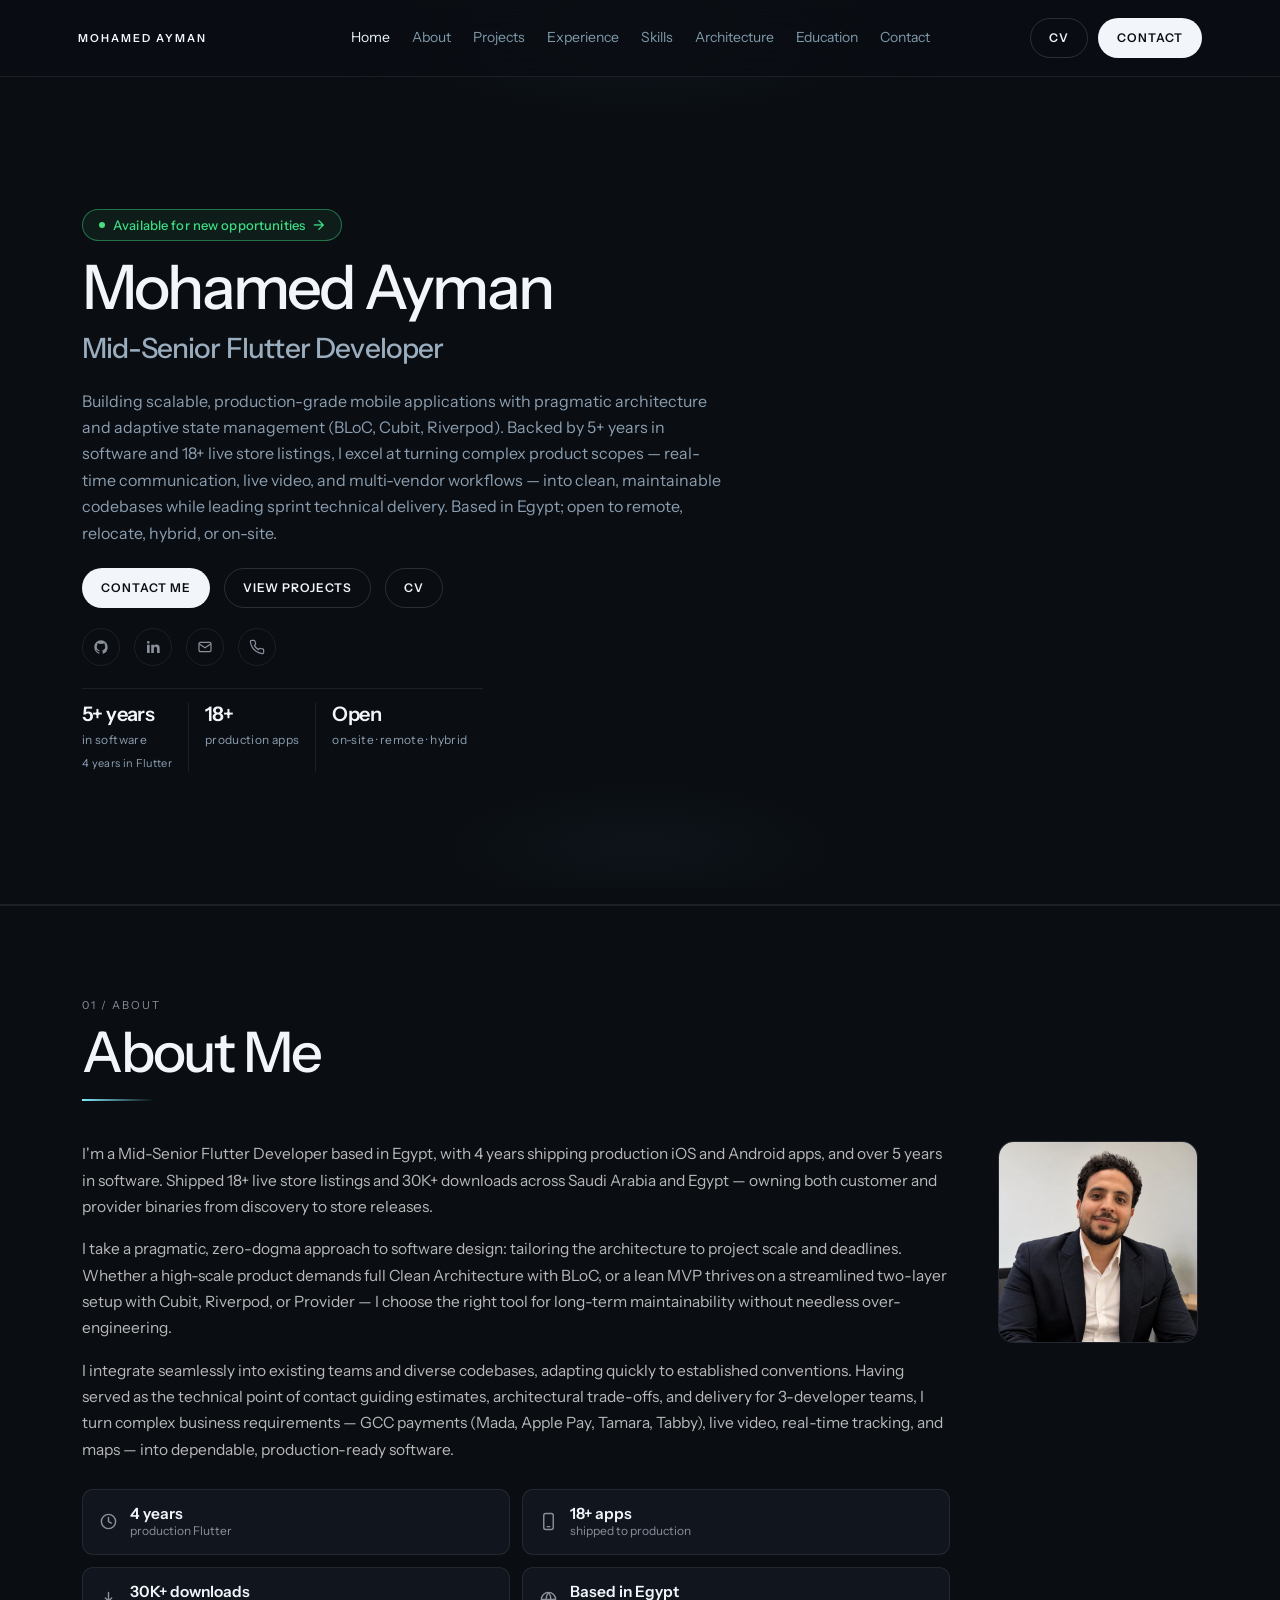
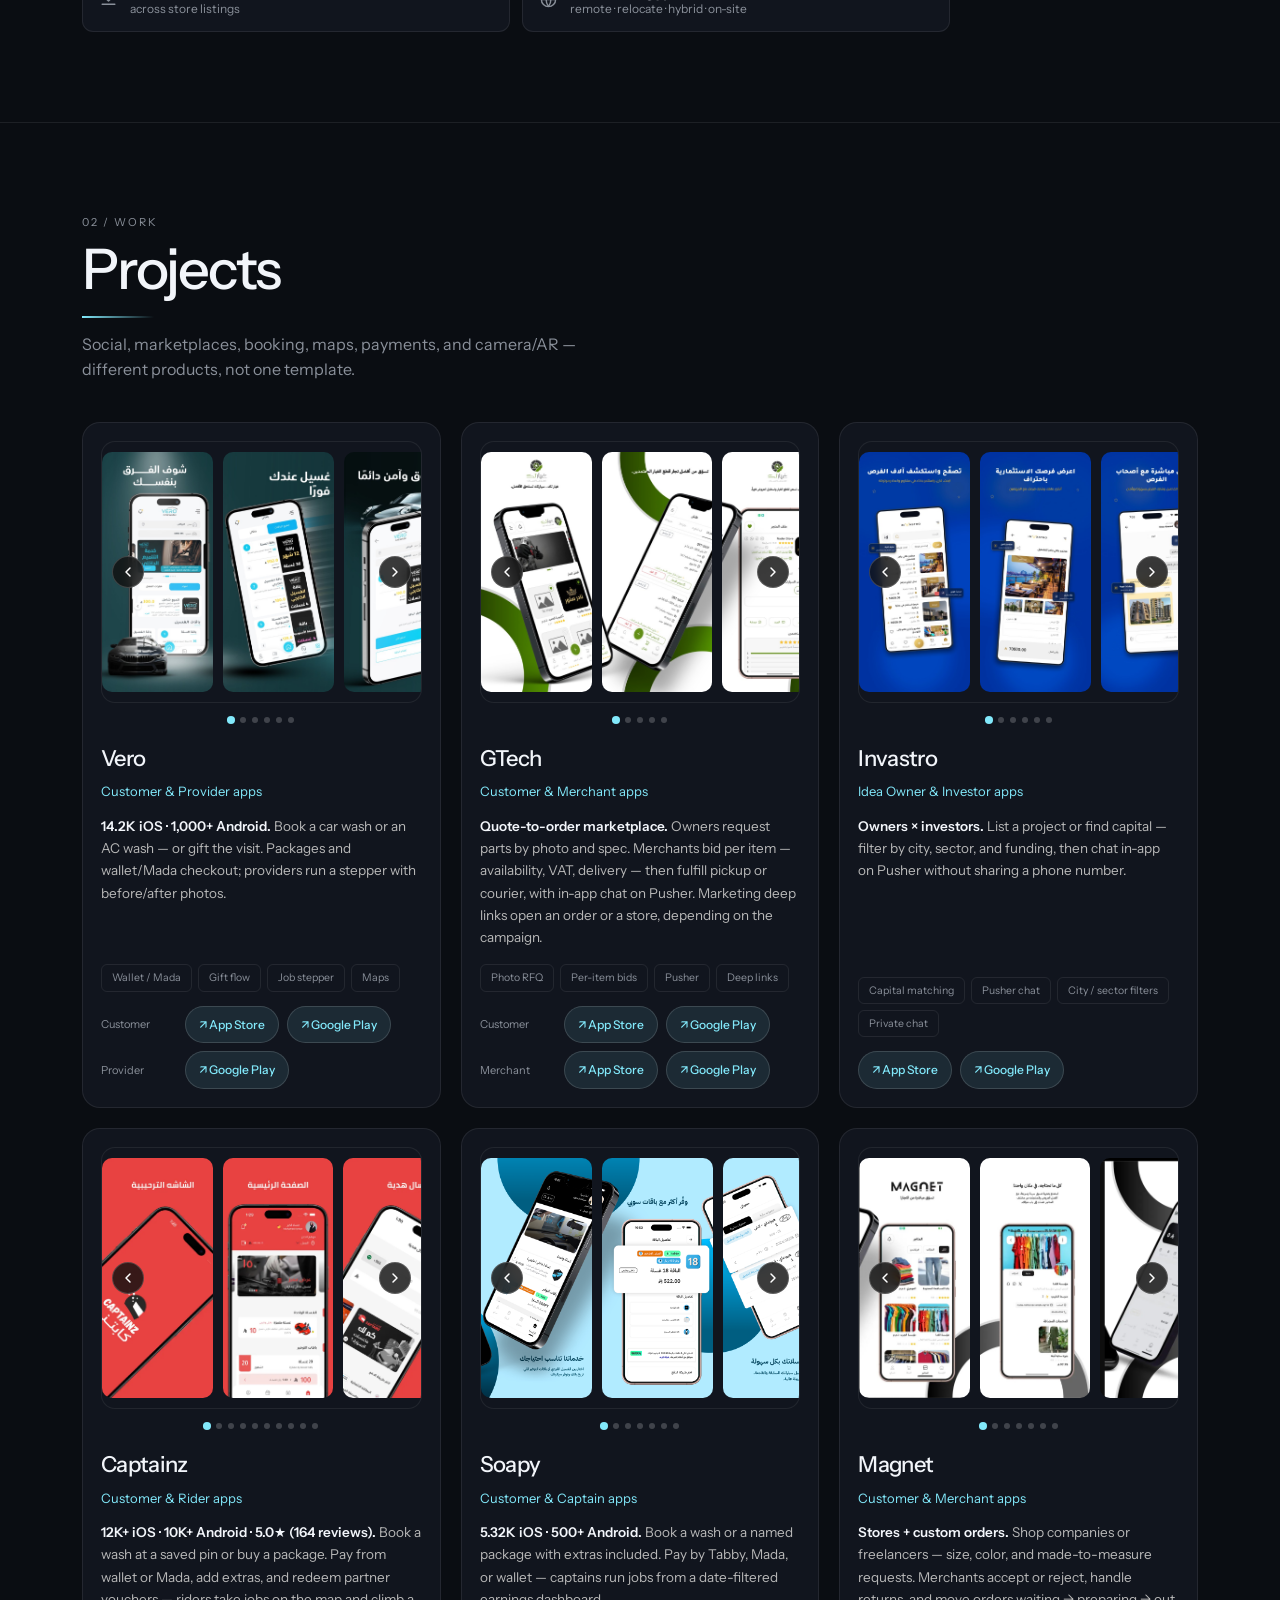
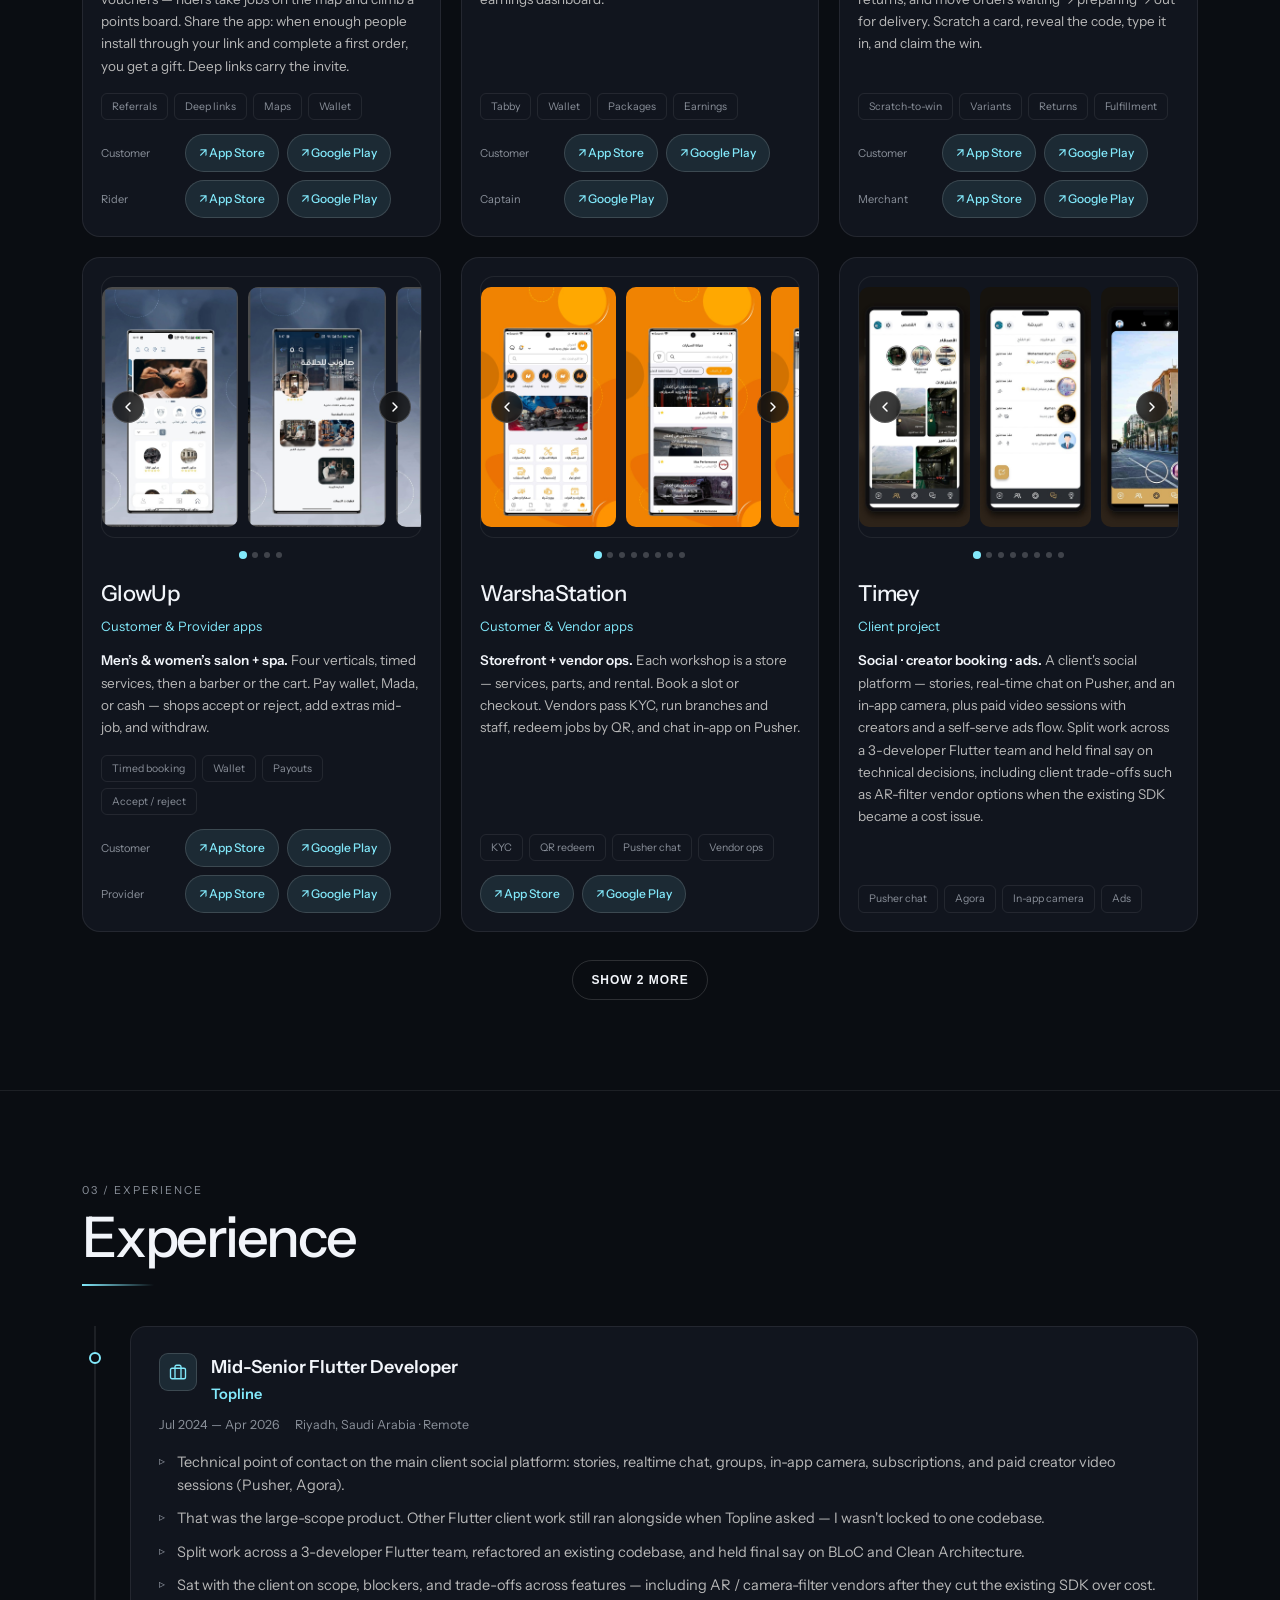
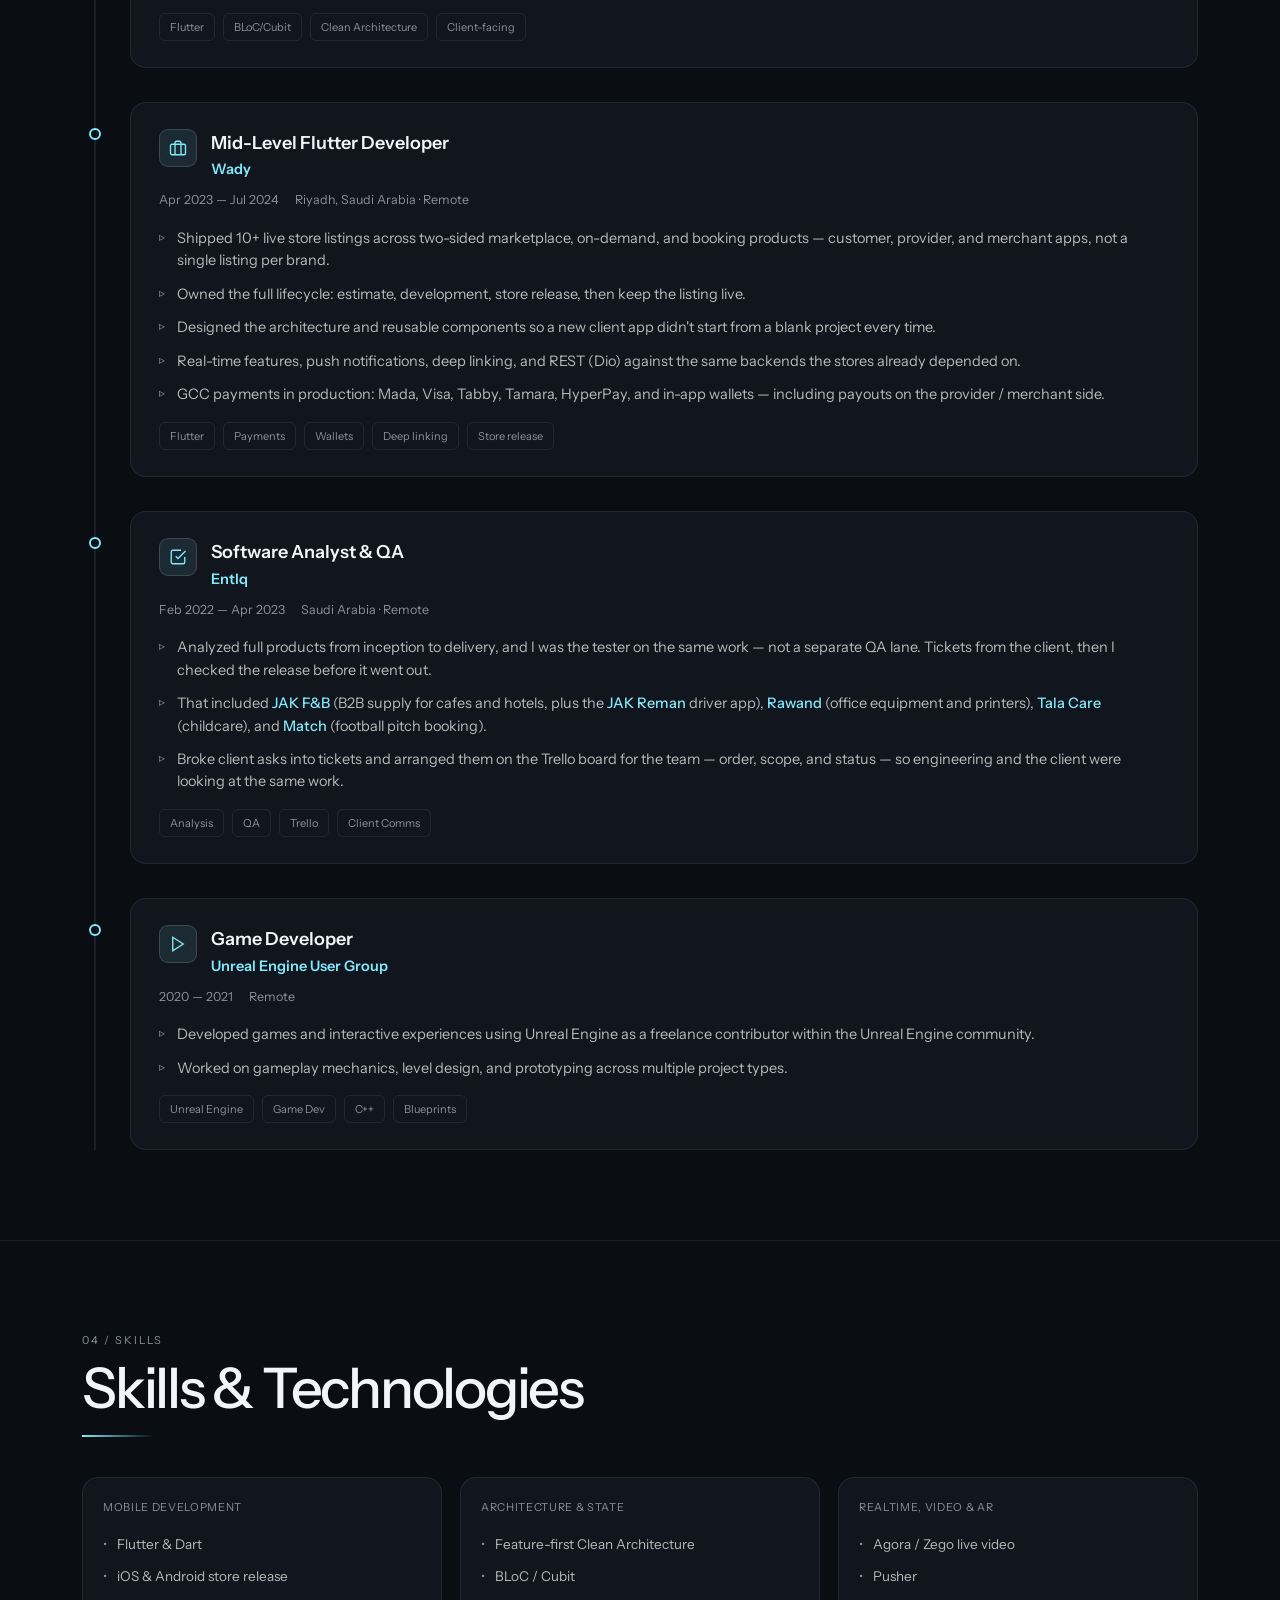
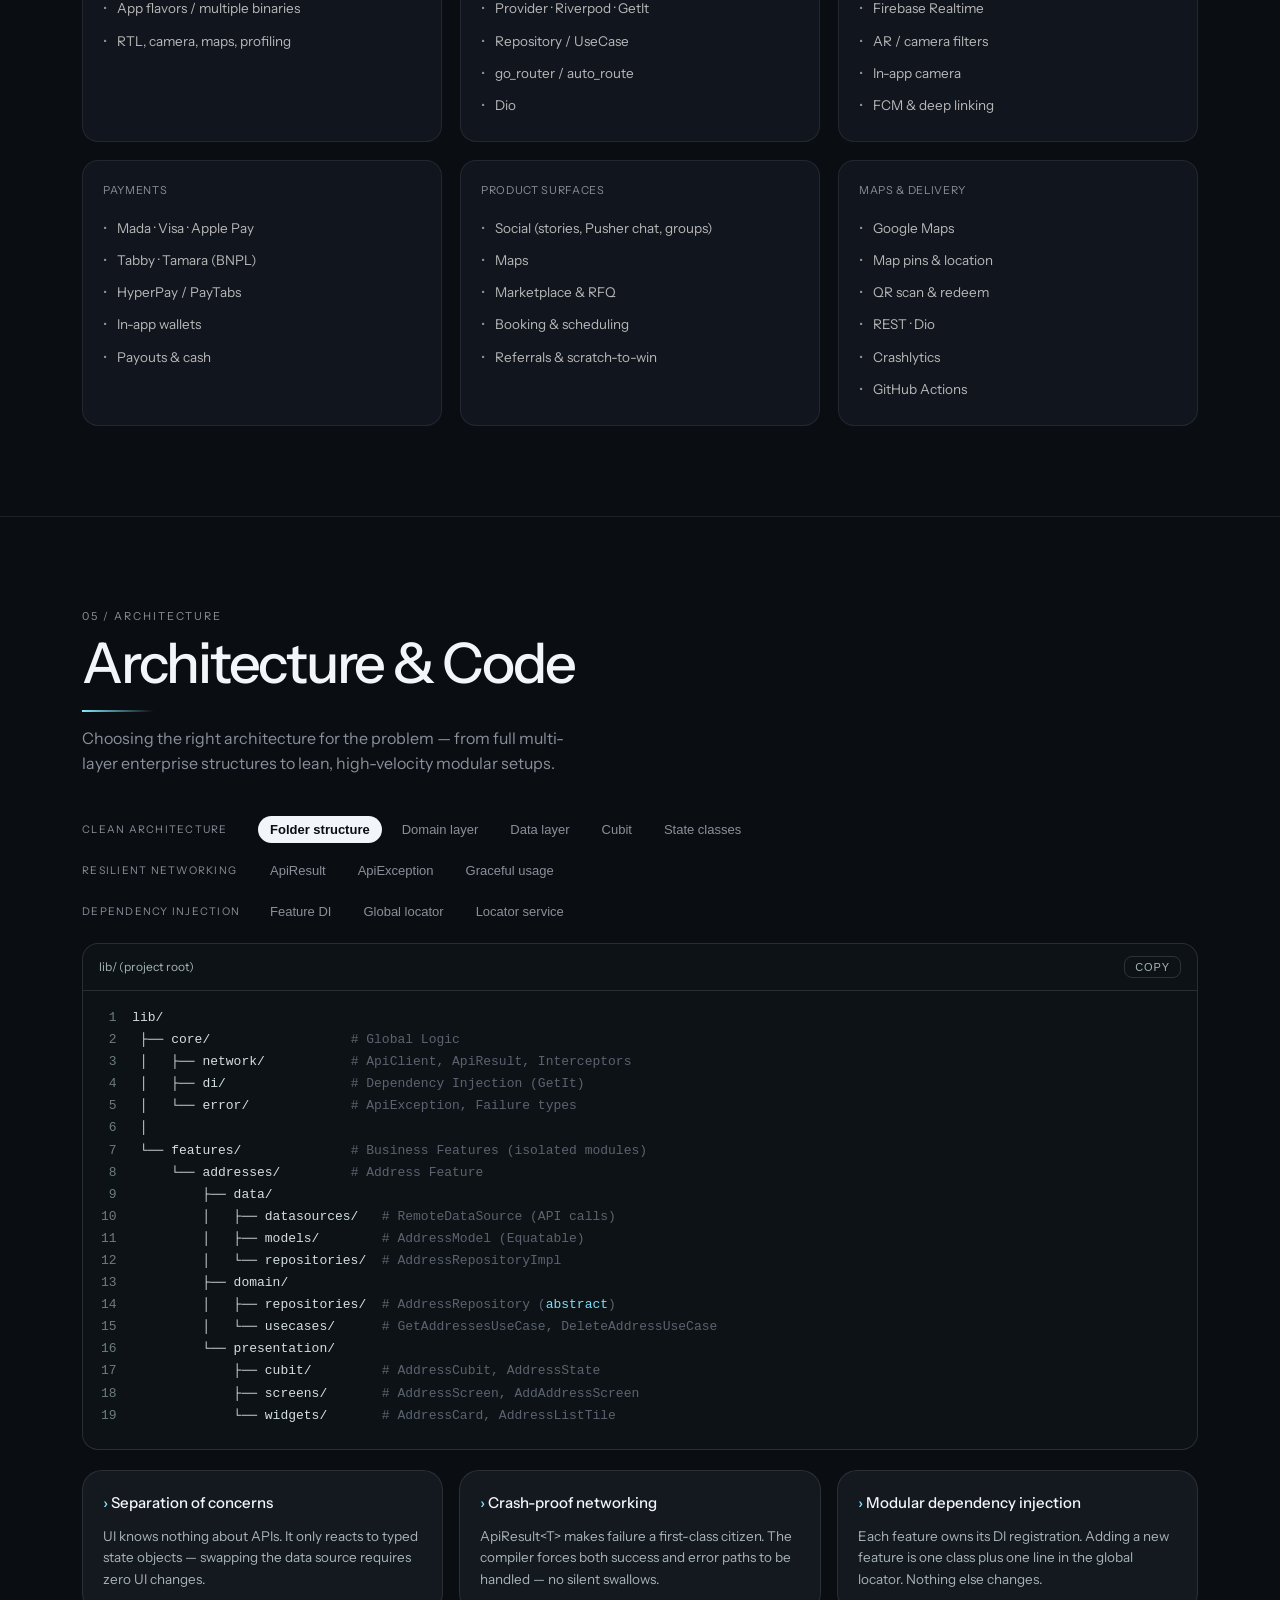
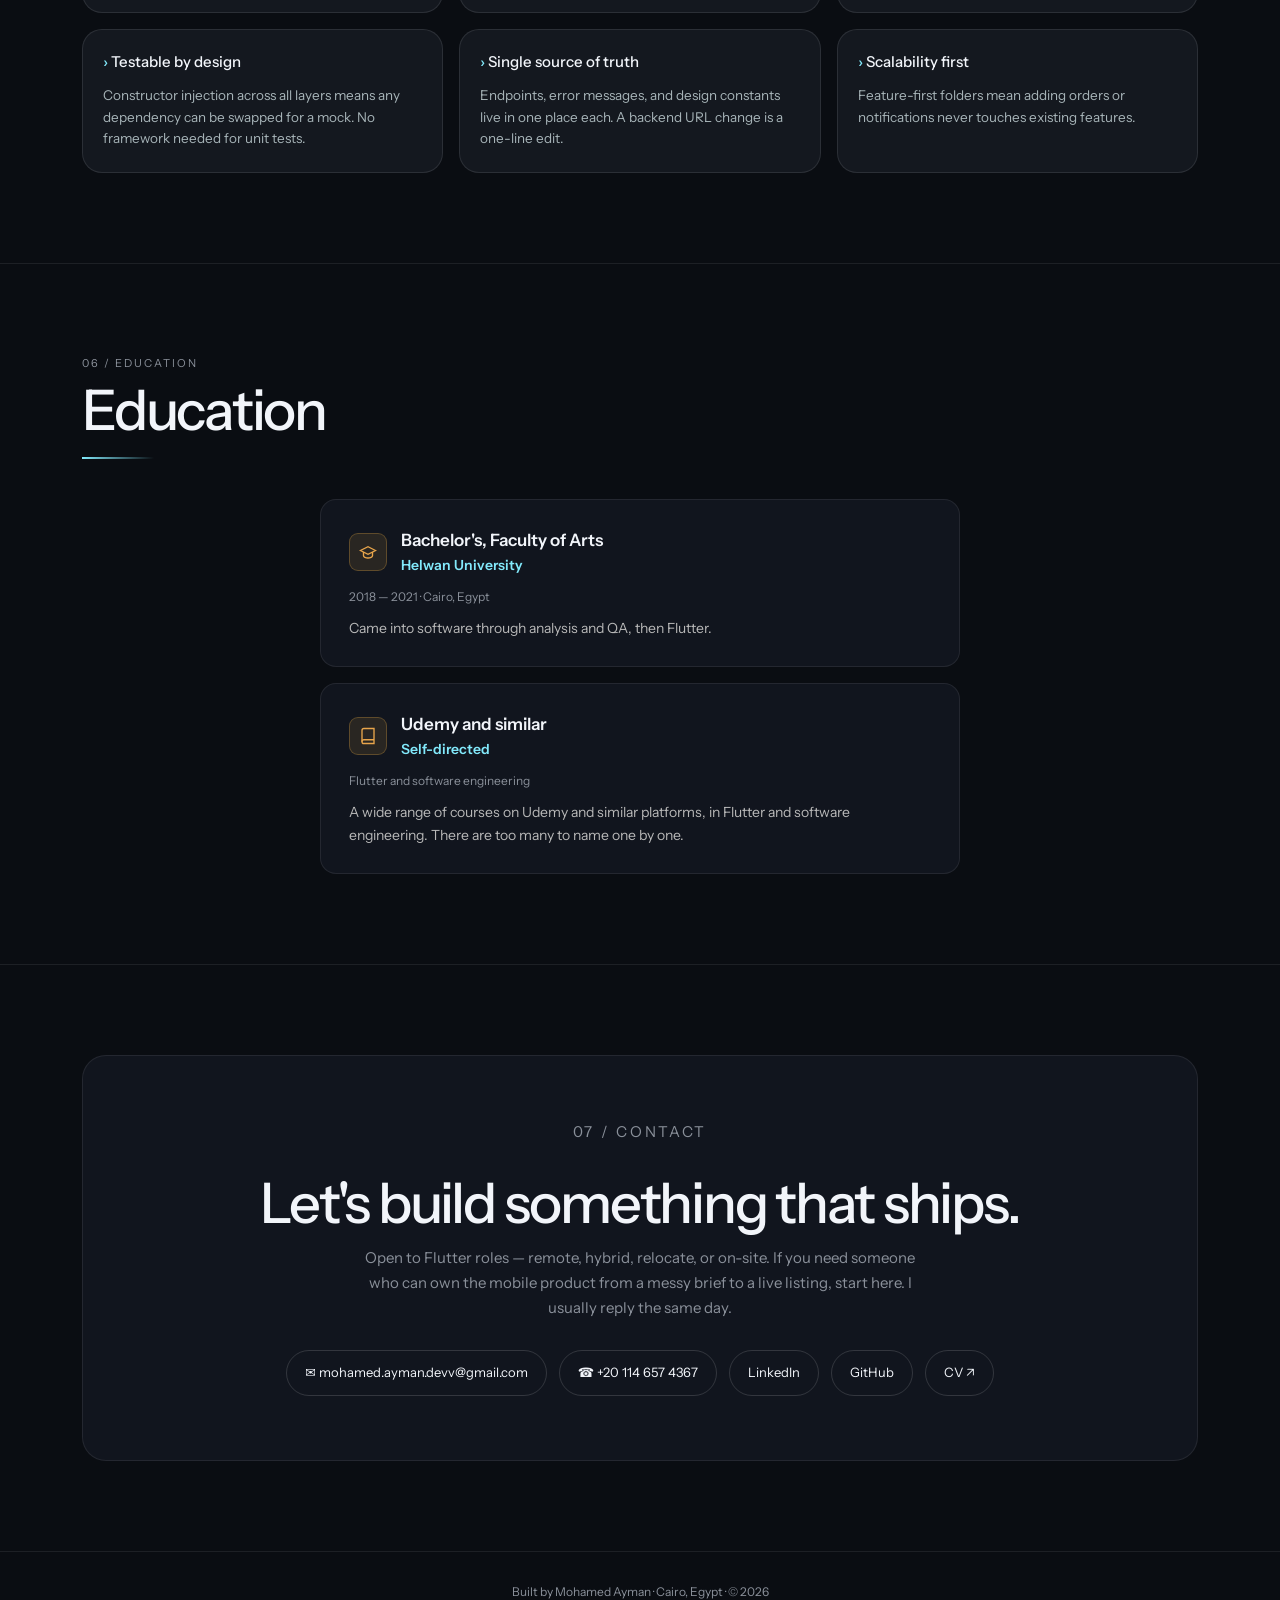
==== index.html @ 9387377c "Highlight pragmatic architecture and adaptive state management across hero, about, and architecture " ====
<!DOCTYPE html>
<html lang="en">
<head>
<meta charset="UTF-8">
<meta name="viewport" content="width=device-width, initial-scale=1.0">
<title>Mohamed Ayman — Mid-Senior Flutter Developer</title>

<!-- SEO -->
<meta name="description" content="Mohamed Ayman — Mid-Senior Flutter Developer in Egypt. 4 years Flutter, over 5 years in software, 18+ production apps for the Saudi market and also Egypt — social, marketplaces, booking, maps, payments, and camera/AR. Clean Architecture and BLoC, from estimate to store release.">
<meta name="author" content="Mohamed Ayman">
<meta name="robots" content="index, follow">
<meta name="theme-color" content="#0A0D12">
<link rel="canonical" href="https://mohamed-ayman-dev.github.io/">

<!-- Open Graph / social sharing -->
<meta property="og:type" content="website">
<meta property="og:locale" content="en_US">
<meta property="og:site_name" content="Mohamed Ayman">
<meta property="og:title" content="Mohamed Ayman — Mid-Senior Flutter Developer">
<meta property="og:description" content="Mid-Senior Flutter Developer in Egypt. 4 years Flutter, over 5 years in software, 18+ production apps — primarily Saudi market, also Egypt. Social, marketplaces, booking, maps, payments, camera/AR. Open to remote, relocate, hybrid, or on-site.">
<meta property="og:url" content="https://mohamed-ayman-dev.github.io/">
<meta property="og:image" content="https://mohamed-ayman-dev.github.io/assets/og-cover-v3.png">
<meta property="og:image:width" content="1200">
<meta property="og:image:height" content="630">
<meta property="og:image:alt" content="Mohamed Ayman — Mid-Senior Flutter Developer">
<meta name="twitter:card" content="summary_large_image">
<meta name="twitter:title" content="Mohamed Ayman — Mid-Senior Flutter Developer">
<meta name="twitter:description" content="Mid-Senior Flutter Developer in Egypt. 4 years Flutter, over 5 years in software, 18+ production apps — primarily Saudi market, also Egypt. Social, marketplaces, booking, payments, camera/AR.">
<meta name="twitter:image" content="https://mohamed-ayman-dev.github.io/assets/og-cover-v3.png">
<meta name="twitter:image:alt" content="Mohamed Ayman — Mid-Senior Flutter Developer">

<!-- Favicon -->
<link rel="icon" href="data:image/svg+xml,%3Csvg xmlns='http://www.w3.org/2000/svg' viewBox='0 0 100 100'%3E%3Crect width='100' height='100' rx='20' fill='%230A0D12'/%3E%3Ctext x='50' y='68' font-size='52' text-anchor='middle' fill='%23F2F5FA' font-family='sans-serif' font-weight='bold'%3EM%3C/text%3E%3C/svg%3E">
<link rel="apple-touch-icon" href="https://mohamed-ayman-dev.github.io/assets/apple-touch-icon.png">

<!-- Structured data -->
<script type="application/ld+json">
{
  "@context": "https://schema.org",
  "@graph": [
    {
      "@type": "WebSite",
      "@id": "https://mohamed-ayman-dev.github.io/#website",
      "url": "https://mohamed-ayman-dev.github.io/",
      "name": "Mohamed Ayman",
      "inLanguage": "en",
      "publisher": { "@id": "https://mohamed-ayman-dev.github.io/#person" }
    },
    {
      "@type": "Person",
      "@id": "https://mohamed-ayman-dev.github.io/#person",
      "name": "Mohamed Ayman",
      "jobTitle": "Mid-Senior Flutter Developer",
      "email": "mohamed.ayman.devv@gmail.com",
      "telephone": "+201146574367",
      "url": "https://mohamed-ayman-dev.github.io/",
      "image": "https://mohamed-ayman-dev.github.io/assets/og-cover-v3.png",
      "address": { "@type": "PostalAddress", "addressLocality": "Cairo", "addressCountry": "EG" },
      "alumniOf": { "@type": "CollegeOrUniversity", "name": "Helwan University" },
      "worksFor": { "@type": "Organization", "name": "Topline", "url": "https://topline.com.sa/" },
      "sameAs": [
        "https://github.com/Mohamed-Ayman-Dev",
        "https://www.linkedin.com/in/mohamed-ayman-devv"
      ],
      "description": "Mid-Senior Flutter Developer based in Egypt. 4 years Flutter, over 5 years in software, 18+ production apps primarily for the Saudi market, and also the Egyptian market — from estimate to store release.",
      "knowsAbout": ["Flutter", "Dart", "Clean Architecture", "BLoC", "Cubit", "Provider", "Riverpod", "Dio", "go_router", "Crashlytics", "Payments", "Agora", "Google Maps", "Apple Pay"]
    }
  ]
}
</script>

<link rel="preconnect" href="https://fonts.googleapis.com">
<link rel="preconnect" href="https://fonts.gstatic.com" crossorigin>
<link href="https://fonts.googleapis.com/css2?family=Instrument+Sans:ital,wght@0,400;0,500;0,600;1,400&display=swap" rel="stylesheet">
<style>
  :root{
    --bg:#0A0D12;
    --bg2:#0A0D12;
    --panel:#11151E;
    --panel-hover:#171B27;
    --border:rgba(255,255,255,0.08);
    --border-strong:rgba(255,255,255,0.14);
    --accent:#82E9FB;
    --accent-dim:rgba(130,233,251,0.10);
    --gold:#E8A54B;
    --pink:#E0678F;
    --text:#F2F5FA;
    --muted:#8A909A;
    --radius:16px;
  }
  *{box-sizing:border-box;}
  html{scroll-behavior:smooth; background:var(--bg);}
  body{
    margin:0;
    background:var(--bg);
    color:var(--text);
    font-family:"Instrument Sans",system-ui,sans-serif;
    line-height:1.65;
  }
  .display{font-family:"Instrument Sans",system-ui,sans-serif;}
  .mono{font-family:"Instrument Sans",system-ui,sans-serif;}
  a{color:inherit; text-decoration:none;}
  ::selection{background:var(--accent); color:#111;}
  .wrap{max-width:1180px; margin:0 auto; padding:0 32px; position:relative; z-index:1;}
  main, footer{position:relative; z-index:1;}
  main#top{max-width:none; padding:0; width:100%;}

  main > section:nth-of-type(odd){ background:var(--bg); }
  main > section:nth-of-type(even){ background:var(--bg2); }
  .hero{
    position:relative;
    overflow:hidden;
    border-bottom:1px solid var(--border);
  }

  /* NAV */
  header.nav{
    position:sticky; top:0; z-index:60;
    background:rgba(10,13,18,0.72);
    -webkit-backdrop-filter:blur(16px) saturate(1.2);
    backdrop-filter:blur(16px) saturate(1.2);
    border-bottom:1px solid rgba(255,255,255,0.08);
  }
  .nav-inner{
    position:relative; z-index:1;
    max-width:1180px; margin:0 auto; padding:18px 28px;
    display:grid; grid-template-columns:1fr auto 1fr; align-items:center; gap:16px;
  }
  .logo{
    justify-self:start;
    font-size:11px; font-weight:600; color:var(--text);
    letter-spacing:0.18em; text-transform:uppercase; flex-shrink:0;
  }
  .logo .accent{color:inherit;}
  .nav-links{
    display:flex; gap:22px; list-style:none; margin:0; padding:0; font-size:14px;
    justify-self:center; justify-content:center;
  }
  .nav-links a{
    color:#7F9AAA;
    transition:color .25s ease;
  }
  .nav-links a:hover{color:#E7F4F8;}
  .nav-links a.active{color:#E7F4F8;}
  .mobile-menu a.active{color:#fff; background:var(--accent-dim);}
  .nav-actions{display:flex; align-items:center; gap:10px; flex-shrink:0; justify-self:end;}
  .nav-hire,.nav-cv{min-height:36px; padding:0 16px; font-size:12px;}
  .nav-toggle{
    display:none; background:none; border:1px solid var(--border); border-radius:10px; padding:8px 10px;
    color:var(--text); cursor:pointer; line-height:0;
  }
  .nav-toggle svg{width:20px; height:20px;}
  .mobile-menu{
    display:none; flex-direction:column; gap:2px; list-style:none; margin:0; padding:10px 24px 18px;
    position:relative; z-index:1;
    background:rgba(10,13,18,0.92); border-bottom:none;
  }
  .mobile-menu a{display:block; padding:11px 8px; font-size:15px; color:var(--muted); border-radius:8px;}
  .mobile-menu a:hover{color:var(--text); background:var(--accent-dim);}
  .mobile-menu.open{display:flex;}

  /* HERO */
  .hero{
    min-height:calc(100vh - 72px);
    min-height:calc(100svh - 72px);
    display:flex; align-items:center;
    padding:56px 0;
  }
  body::before,
  body::after{
    content:""; position:fixed; left:50%; transform:translateX(-50%);
    z-index:40; pointer-events:none;
  }
  body::before{
    top:-20px; width:58%; height:180px;
    background:radial-gradient(ellipse at 50% 30%, rgba(130,233,251,0.038), transparent 64%);
  }
  body::after{
    bottom:12px; width:52%; height:150px;
    background:radial-gradient(ellipse at 50% 72%, rgba(130,233,251,0.03), transparent 64%);
  }
  .hero .wrap{z-index:1; width:100%;}
  .hero-top{
    display:flex; flex-direction:column; align-items:flex-start; gap:22px;
    max-width:720px;
  }
  .hero-copy{width:100%; min-width:0;}
  .pill{
    display:inline-flex; align-items:center; gap:8px; font-size:11px; letter-spacing:0.14em;
    font-weight:600; letter-spacing:0.12em; text-transform:uppercase;
    color:var(--muted); background:transparent; border:1px solid var(--border-strong);
    padding:7px 16px; border-radius:999px; margin-bottom:16px;
  }
  .pill-dot{width:6px; height:6px; border-radius:50%; background:#4ADE80; animation:pulse 2.8s ease-in-out infinite;}
  @keyframes pulse{0%,100%{opacity:1;} 50%{opacity:.45;}}
  .hero h1{
    font-size:clamp(40px,4.8vw,64px); font-weight:500; color:var(--text); margin:0 0 8px; line-height:0.98;
    letter-spacing:-0.045em;
  }
  .hero h1 .accent{color:inherit;}
  .hero .pill{
    color:#3DDC84; border-color:rgba(61,220,132,0.45); background:rgba(61,220,132,0.08);
    font-size:13px; font-weight:500; letter-spacing:0.01em; text-transform:none;
    font-family:inherit; cursor:pointer;
  }
  .pill-arrow{font-size:14px; line-height:1;}
  .avail{position:relative; display:inline-block; margin-bottom:16px;}
  .avail .pill{margin-bottom:0;}
  .avail-pop{
    position:absolute; top:calc(100% + 12px); left:0; z-index:20;
    width:min(340px, calc(100vw - 48px));
    background:#10161E; border:1px solid rgba(255,255,255,0.08); border-radius:16px;
    padding:18px 18px 16px; text-align:left;
    box-shadow:0 18px 50px rgba(0,0,0,0.45);
  }
  .avail-pop[hidden]{display:none;}
  .avail-pop:not([hidden]){animation:avail-in .22s cubic-bezier(.2,.7,.2,1) both;}
  .avail-pop.is-out{animation:avail-out .16s ease-in both;}
  @keyframes avail-in{
    from{opacity:0; translate:0 -8px; scale:.98;}
    to{opacity:1; translate:0 0; scale:1;}
  }
  @keyframes avail-out{
    from{opacity:1; translate:0 0; scale:1;}
    to{opacity:0; translate:0 -6px; scale:.98;}
  }
  .avail-x{
    position:absolute; top:10px; right:10px; width:28px; height:28px;
    border:none; background:transparent; color:#8A909A; cursor:pointer; font-size:18px; line-height:1;
  }
  .avail-x:hover{color:#F2F5FA;}
  .avail-kicker{
    display:flex; align-items:center; gap:8px; margin:0 0 12px;
    font-size:11px; font-weight:600; letter-spacing:0.14em; text-transform:uppercase; color:#3DDC84;
  }
  .avail-title{margin:0 0 8px; color:#F2F5FA; font-size:16px; font-weight:600; line-height:1.35; letter-spacing:-0.02em;}
  .avail-copy{margin:0 0 16px; color:#8B9EB0; font-size:13.5px; line-height:1.55;}
  .avail-wa{
    display:flex; align-items:center; justify-content:center; gap:8px;
    width:100%; min-height:44px; border-radius:999px; background:#00C853; color:#fff;
    font-size:14px; font-weight:600; letter-spacing:0;
  }
  .avail-wa:hover{background:#00B84A;}
  .avail-wa svg{width:18px; height:18px; fill:currentColor;}
  .avail-mail{
    display:flex; align-items:center; justify-content:center; gap:8px;
    width:100%; min-height:40px; margin-top:10px; border-radius:999px;
    border:1px solid rgba(255,255,255,0.12); color:#C5CED6; font-size:13px;
  }
  .avail-mail:hover{border-color:rgba(255,255,255,0.28); color:#F2F5FA;}
  .avail-mail svg{width:15px; height:15px;}
  .hero h2{
    font-size:clamp(20px,2.4vw,28px); font-weight:500; color:#9AADBE; margin:0 0 16px; letter-spacing:-0.03em;
  }
  .hero p{max-width:640px; margin:0 0 22px; color:#8B9EB0; font-size:16px; line-height:1.65;}
  .cta-row{display:flex; gap:14px; justify-content:flex-start; flex-wrap:wrap; margin-bottom:20px;}
  .btn{
    display:inline-flex; align-items:center; justify-content:center; gap:8px; min-height:40px; padding:0 18px; border-radius:999px;
    font-size:12px; font-weight:600; letter-spacing:0.08em; text-transform:uppercase;
    cursor:pointer; border:1px solid transparent; transition:background .15s, border-color .15s, color .15s;
  }
  .btn:active{transform:scale(0.98);}
  .btn-primary{background:var(--text); color:var(--bg);}
  .btn-primary:hover{background:#fff;}
  .btn-ghost{background:transparent; border-color:var(--border-strong); color:var(--text);}
  .btn-ghost:hover{background:rgba(255,255,255,0.05);}
  .btn-text{color:var(--muted); font-size:14.5px; display:inline-flex; align-items:center; gap:6px; padding:13px 6px;}
  .btn-text:hover{color:var(--accent);}
  .social-row{display:flex; gap:14px; justify-content:flex-start; margin-bottom:0;}
  .hero-stats{
    display:flex; width:auto; max-width:100%; margin:0; padding-top:14px;
    border-top:1px solid var(--border);
    position:relative; z-index:1;
  }
  .hero-stat{flex:none; padding:0 16px 0 0; text-align:left;}
  .hero-stat + .hero-stat{padding-left:16px; border-left:1px solid var(--border);}
  .hero-stat b{
    display:block; font-family:"Instrument Sans",system-ui,sans-serif;
    font-size:clamp(16px,1.6vw,20px); font-weight:600; color:var(--text);
    letter-spacing:-0.03em; line-height:1.15; margin-bottom:4px;
    white-space:nowrap;
  }
  .hero-stat span{display:block; font-size:12px; color:#8B9EB0; letter-spacing:0.03em;}
  .hero-stat .fine{margin-top:4px; font-size:11px;}
  .social-icon{
    width:38px; height:38px; border-radius:50%; border:1px solid var(--border);
    display:flex; align-items:center; justify-content:center; color:var(--muted); transition:all .15s;
    cursor:pointer;
  }
  .social-icon:hover{border-color:var(--accent); color:var(--accent); transform:translateY(-2px);}
  .social-icon svg{width:16px; height:16px; pointer-events:none;}

  /* SECTION SHARED */
  section{padding:90px 0;}
  section{border-top:1px solid var(--border);}
  .hero{border-top:none;}
  .section-title{text-align:left; margin-bottom:40px;}
  .section-kicker{
    margin:0 0 10px; font-size:11px; font-weight:400; letter-spacing:0.18em;
    text-transform:uppercase; color:var(--muted);
  }
  .section-title h2{
    font-size:clamp(36px,4.5vw,56px); color:var(--text); font-weight:500;
    letter-spacing:-0.04em; line-height:1.02; margin:0;
  }
  .section-lead{color:var(--muted); font-size:16px; max-width:46ch; margin:14px 0 0; line-height:1.55;}
  .section-rule{
    width:72px; height:2px; margin:18px 0 0;
    background:linear-gradient(90deg,var(--accent),transparent);
    transform:scaleX(0); transform-origin:left center;
    transition:transform .6s cubic-bezier(.22,1,.36,1);
  }
  .section-title.reveal.in .section-rule{transform:scaleX(1);}
  .reveal{
    opacity:0; transform:translateY(20px);
    transition:opacity .55s cubic-bezier(.22,1,.36,1), transform .55s cubic-bezier(.22,1,.36,1);
  }
  .reveal.reveal-lg{transform:translateY(30px); transition-duration:.6s,.6s;}
  .reveal.from-left{transform:translateX(-20px); transition-duration:.6s,.6s; transition-delay:.2s;}
  .reveal.from-right{transform:translateX(20px); transition-duration:.6s,.6s; transition-delay:.3s;}
  .reveal.in{opacity:1; transform:none;}
  .hero .pill,
  .hero h1,
  .hero h2,
  .hero .hero-copy > p,
  .hero .cta-row,
  .hero .social-row,
  .hero-stats{
    animation:rise .55s cubic-bezier(.22,1,.36,1) both;
  }
  .hero .pill{animation-delay:.1s;}
  .hero h1{animation-delay:.2s;}
  .hero h2{animation-delay:.32s;}
  .hero .hero-copy > p{animation-delay:.42s;}
  .hero .cta-row{animation-delay:.5s;}
  .hero .social-row{animation-delay:.58s;}
  .hero-stats{animation-delay:.66s;}
  @keyframes rise{from{opacity:0; transform:translateY(20px);} to{opacity:1; transform:none;}}
  @keyframes slideIn{from{opacity:0; transform:translateX(-18px);} to{opacity:1; transform:none;}}
  @media (prefers-reduced-motion: reduce){
    .reveal,
    .hero .pill, .hero h1, .hero h2, .hero .hero-copy > p,
    .hero .cta-row, .hero .social-row, .hero-stats{
      animation:none; opacity:1; transform:none; transition:none;
    }
    .pill-dot{animation:none;}
    .section-rule{transition:none; transform:none;}
  }

  /* ABOUT */
  .about-grid{display:grid; grid-template-columns:1fr 200px; gap:48px; align-items:start;}
  .about-body p{color:#B8B8B8; font-size:15.5px; margin:0 0 16px; line-height:1.7;}
  .about-chips{display:grid; grid-template-columns:1fr 1fr; gap:12px; margin-top:26px;}
  .about-chip{
    display:flex; align-items:center; gap:12px; background:var(--panel); border:1px solid var(--border);
    border-radius:11px; padding:14px 16px; color:var(--text); transition:border-color .15s;
  }
  .about-chip:hover{border-color:var(--border-strong);}
  .about-chip svg{width:19px; height:19px; color:var(--muted); flex-shrink:0;}
  .about-chip strong{
    display:block; font-family:"Instrument Sans",system-ui,sans-serif; font-size:15.5px;
    font-weight:600; color:var(--text); line-height:1.25;
  }
  .about-chip span{display:block; font-size:12px; color:var(--muted); line-height:1.35;}
  .about-portrait{
    width:200px; border-radius:16px; overflow:hidden;
    border:1px solid var(--border); background:var(--panel); align-self:start;
  }
  .about-portrait img{
    display:block; width:200px; height:200px; object-fit:cover; object-position:center 18%;
  }
  /* EXPERIENCE - timeline */
  .timeline{position:relative; margin-left:12px; border-left:2px solid var(--border); padding-left:0;}
  .tl-item{position:relative; padding:0 0 34px 34px;}
  .tl-item:last-child{padding-bottom:0;}
  .tl-dot{position:absolute; left:-7px; top:26px; width:12px; height:12px; border-radius:50%; background:var(--bg); border:2.5px solid var(--accent);}
  .tl-item.current .tl-dot{background:var(--accent);}
  .tl-card{background:var(--panel); border:1px solid var(--border); border-radius:var(--radius); padding:26px 28px; transition:border-color .2s;}
  .tl-card:hover{border-color:rgba(130,233,251,0.45);}
  .tl-top{display:flex; align-items:flex-start; gap:14px; margin-bottom:6px;}
  .tl-icon{
    width:38px; height:38px; border-radius:9px; background:var(--accent-dim); border:1px solid var(--border-strong);
    display:flex; align-items:center; justify-content:center; flex-shrink:0; color:var(--accent);
  }
  .tl-icon svg{width:18px; height:18px;}
  .tl-role{font-family:"Instrument Sans",system-ui,sans-serif; font-size:18px; font-weight:600; color:var(--text);}
  .tl-company{color:var(--accent); font-weight:600; font-size:14.5px;}
  .tl-company a{color:inherit;}
  .tl-company a:hover{text-decoration:underline; text-underline-offset:3px;}
  .tl-badge{
    font-family:"Instrument Sans",system-ui,sans-serif; font-size:10.5px; color:var(--gold); background:rgba(217,164,65,0.12);
    border:1px solid rgba(217,164,65,0.3); padding:3px 9px; border-radius:999px; margin-left:8px;
  }
  .tl-meta{display:flex; gap:16px; font-size:12.5px; color:var(--muted); margin:8px 0 16px; font-family:"Instrument Sans",system-ui,sans-serif; flex-wrap:wrap;}
  .tl-meta span{display:inline-flex; align-items:center; gap:5px;}
  .tl-list{list-style:none; margin:0 0 16px; padding:0;}
  .tl-list li{position:relative; padding-left:18px; font-size:14.5px; color:#B8B8B8; margin-bottom:11px; line-height:1.55;}
  .tl-list li::before{content:"▹"; position:absolute; left:0; color:var(--muted); font-size:12px; top:1px;}
  .tl-list a{color:var(--accent); font-weight:500;}
  .tl-list a:hover{text-decoration:underline; text-underline-offset:3px;}
  .tag-row{display:flex; flex-wrap:wrap; gap:8px;}
  .tag{font-family:"Instrument Sans",system-ui,sans-serif; font-size:11px; color:var(--muted); border:1px solid var(--border); padding:4px 10px; border-radius:6px;}

  /* SKILLS */
  .skills-grid{display:grid; grid-template-columns:repeat(3,1fr); gap:18px;}
  .skill-card{background:var(--panel); border:1px solid var(--border); border-radius:var(--radius); padding:20px; transition:border-color .18s;}
  .skill-card.reveal,.tl-item.reveal{
    transition:opacity .55s cubic-bezier(.22,1,.36,1), transform .55s cubic-bezier(.22,1,.36,1), border-color .18s;
  }
  .skill-card:hover{border-color:rgba(130,233,251,0.55); transform:translateY(-3px);}
  .skill-head{font-family:"Instrument Sans",system-ui,sans-serif; font-size:11px; color:var(--muted); text-transform:uppercase; letter-spacing:0.06em; margin-bottom:12px;}
  .skill-card ul{list-style:none; margin:0; padding:0;}
  .skill-card li{font-size:13.5px; color:#B8B8B8; padding:5px 0; position:relative; padding-left:14px;}
  .skill-card li::before{content:"•"; position:absolute; left:0; color:var(--muted);}

  /* ARCHITECTURE */
  .arch-groups{display:flex; flex-direction:column; gap:14px; margin-bottom:18px;}
  .arch-group{display:flex; flex-wrap:wrap; align-items:center; gap:8px;}
  .arch-cat{
    font-family:"Instrument Sans",system-ui,sans-serif; font-size:10.5px; letter-spacing:0.12em;
    text-transform:uppercase; color:var(--muted); min-width:168px;
  }
  .arch-chip{
    background:transparent; border:none; color:var(--muted); cursor:pointer;
    font-size:13px; padding:6px 12px; border-radius:999px;
  }
  .arch-chip.on{background:var(--text); color:var(--bg); font-weight:600;}
  .arch-code{
    background:#0C1215; border:1px solid rgba(242,245,250,0.12); border-radius:16px;
    margin-bottom:20px; overflow:hidden; transition:border-color .15s;
  }
  .arch-code:hover{border-color:rgba(130,233,251,0.4);}
  .arch-bar{
    display:flex; justify-content:space-between; align-items:center; gap:12px;
    padding:12px 16px; border-bottom:1px solid rgba(242,245,250,0.12);
    font-family:"Instrument Sans",system-ui,sans-serif; font-size:12px; color:#A7B4B8;
  }
  .arch-copy{
    background:transparent; border:1px solid rgba(242,245,250,0.14); color:#A7B4B8;
    border-radius:8px; padding:4px 10px; cursor:pointer; font-size:11px;
    letter-spacing:0.08em; text-transform:uppercase;
  }
  .arch-copy:hover{color:#fff;}
  .arch-pre{
    margin:0; padding:16px 18px 22px; overflow-x:auto;
    font-family:ui-monospace,SFMono-Regular,Menlo,Consolas,monospace;
    font-size:13px; line-height:1.7; color:#D5DEE1;
  }
  .arch-line{display:block; white-space:pre;}
  .arch-no{display:inline-block; width:2.4em; color:#6D7C81; user-select:none;}
  .arch-note{color:#5c6370;}
  .arch-kw{color:#7ddff8;}
  .arch-principles{display:grid; grid-template-columns:repeat(3,1fr); gap:16px;}
  .arch-card{
    background:#14181F; border:1px solid rgba(242,245,250,0.10); border-radius:20px;
    padding:20px 20px 22px; transition:border-color .15s;
  }
  .arch-card.reveal{
    transition:opacity .55s cubic-bezier(.22,1,.36,1), transform .55s cubic-bezier(.22,1,.36,1), border-color .15s;
  }
  .arch-card:hover{border-color:rgba(130,233,251,0.4);}
  .arch-card h3{
    margin:0 0 10px; font-size:15px; font-weight:500; color:var(--text);
    font-family:"Instrument Sans",system-ui,sans-serif;
  }
  .arch-card h3::before{content:"› "; color:var(--accent);}
  .arch-card p{margin:0; font-size:13.5px; color:#A7B4B8; line-height:1.6;}

  /* PROJECTS */
  .proj-grid{display:grid; grid-template-columns:repeat(3,1fr); gap:20px;}
  .proj-card{
    background:var(--panel); border:1px solid var(--border); border-radius:18px; padding:18px;
    transition:border-color .18s, opacity .6s cubic-bezier(.22,1,.36,1), transform .6s cubic-bezier(.22,1,.36,1);
    display:flex; flex-direction:column;
    min-width:0; /* let the card shrink so the strip scrolls instead of widening the grid */
  }
  .proj-card:hover{border-color:rgba(130,233,251,0.45); transform:translateY(-4px);}
  .proj-card.is-extra{display:none;}
  .proj-grid.is-expanded .proj-card.is-extra{
    display:flex;
    animation:projReveal .45s ease both;
  }
  .proj-grid.is-expanded .proj-card.is-extra:nth-of-type(10){animation-delay:.05s;}
  .proj-grid.is-expanded .proj-card.is-extra:nth-of-type(11){animation-delay:.12s;}
  .proj-grid.is-expanded .proj-card.is-extra.is-revealed{animation:none;}
  @keyframes projReveal{
    from{opacity:0; transform:translateY(18px);}
    to{opacity:1; transform:none;}
  }
  .proj-more{display:flex; justify-content:center; margin-top:28px;}
  .proj-more[hidden]{display:none;}

  /* screenshot carousel */
  .strip-wrap{position:relative; min-width:0; border-radius:14px; overflow:hidden; background:var(--panel); border:1px solid rgba(255,255,255,0.07);}
  .shot-strip{
    display:flex; gap:10px; height:260px; padding:10px; overflow-x:auto; overscroll-behavior-x:contain;
    scroll-snap-type:x mandatory; scroll-behavior:smooth; scrollbar-width:none;
  }
  .shot-strip::-webkit-scrollbar{display:none;}
  .shot-strip img{
    height:100%; width:auto; flex:0 0 auto; border-radius:10px; object-fit:cover;
    scroll-snap-align:start; cursor:zoom-in; transition:opacity .15s;
  }
  .shot-strip img:hover{opacity:0.88;}
  .strip-nav{
    position:absolute; top:50%; transform:translateY(-50%); width:32px; height:32px; border-radius:50%;
    background:rgba(17,17,17,0.82); border:1px solid rgba(255,255,255,0.18); color:#fff; cursor:pointer;
    display:flex; align-items:center; justify-content:center; backdrop-filter:blur(6px);
    transition:background .15s, opacity .2s, color .15s;
  }
  .strip-nav svg{width:16px; height:16px;}
  .strip-nav:hover{background:var(--accent); color:#111; border-color:var(--accent);}
  .strip-nav[hidden]{display:none;}
  .strip-prev{left:10px;}
  .strip-next{right:10px;}
  .strip-dots{display:flex; gap:6px; justify-content:center; margin:14px 0 4px; min-height:8px;}
  .strip-dot{
    width:6px; height:6px; border-radius:50%; background:rgba(255,255,255,0.2);
    border:none; padding:0; cursor:pointer; transition:background .15s, transform .15s;
  }
  .strip-dot.on{background:var(--accent); transform:scale(1.35);}

  /* placeholder tiles share the strip's exact rhythm so every card matches */
  .shot-ph{
    height:100%; aspect-ratio:473/1024; flex:0 0 auto; border-radius:10px;
    background:linear-gradient(155deg, var(--pc1), var(--pc2));
    border:1px solid rgba(255,255,255,0.08);
    display:flex; align-items:center; justify-content:center;
  }
  .shot-ph svg{width:44px; height:44px;}
  .live-badge{
    position:absolute; top:16px; left:16px; z-index:2; font-family:"Instrument Sans",system-ui,sans-serif; font-size:9.5px;
    background:rgba(17,17,17,0.6); color:#fff; padding:3px 9px; border-radius:999px;
    display:flex; align-items:center; gap:5px; backdrop-filter:blur(4px); border:1px solid rgba(255,255,255,0.14);
  }
  .live-badge::before{content:""; width:5px; height:5px; border-radius:50%; background:#4ADE80;}

  /* LIGHTBOX */
  .lightbox{
    position:fixed; inset:0; z-index:100; background:rgba(10,10,10,0.95); backdrop-filter:blur(8px);
    display:none; align-items:center; justify-content:center; padding:24px;
  }
  .lightbox.open{display:flex;}
  .lb-stage{display:flex; flex-direction:column; align-items:center; gap:16px; max-height:100%;}
  .lb-img{
    max-height:76vh; max-width:min(400px,84vw); border-radius:18px; display:block;
    border:1px solid rgba(255,255,255,0.1);
  }
  .lb-caption{font-family:"Instrument Sans",system-ui,sans-serif; font-size:12px; color:var(--muted); text-align:center;}
  .lb-caption b{color:var(--accent); font-weight:600;}
  .lb-dots{display:flex; gap:7px;}
  .lb-dot{
    width:7px; height:7px; border-radius:50%; background:rgba(255,255,255,0.22);
    border:none; padding:0; cursor:pointer; transition:background .15s, transform .15s;
  }
  .lb-dot.on{background:var(--accent); transform:scale(1.3);}
  .lb-btn{
    position:absolute; width:44px; height:44px; border-radius:50%; cursor:pointer;
    background:rgba(26,26,26,0.95); border:1px solid var(--border-strong); color:var(--text);
    display:flex; align-items:center; justify-content:center; transition:background .15s, transform .15s;
  }
  .lb-btn:hover{background:var(--accent-dim); transform:scale(1.06);}
  .lb-btn svg{width:20px; height:20px;}
  .lb-prev{left:24px;}
  .lb-next{right:24px;}
  .lb-close{top:24px; right:24px;}
  @media (max-width:600px){
    .lb-prev{left:10px;} .lb-next{right:10px;}
    .lb-btn{width:38px; height:38px;}
    .lb-img{max-height:66vh;}
  }
  .proj-name{font-size:22px; font-weight:500; letter-spacing:-0.03em; margin:12px 0 4px;}
  .proj-roles{font-size:13px; color:var(--accent); margin-bottom:12px;}
  .proj-desc{font-size:13.5px; color:#B8B8B8; margin:0 0 16px;}
  .proj-desc b{color:var(--text); font-weight:600;}
  .proj-tags{display:flex; flex-wrap:wrap; gap:6px; margin-top:auto;}
  .proj-tags span{font-family:"Instrument Sans",system-ui,sans-serif; font-size:10.5px; color:var(--muted); border:1px solid var(--border); padding:4px 10px; border-radius:6px;}
  .proj-stores{display:flex; flex-direction:column; gap:8px; margin-top:14px;}
  .proj-store{display:flex; flex-wrap:wrap; align-items:center; gap:8px;}
  .proj-store-label{
    font-family:"Instrument Sans",system-ui,sans-serif; font-size:11px; color:var(--muted);
    min-width:76px;
  }
  .proj-links{display:flex; flex-wrap:wrap; gap:8px; margin-top:14px;}
  .proj-store .proj-links{margin-top:0;}
  .proj-links a{
    font-size:12px; font-weight:500; color:var(--accent); background:var(--accent-dim);
    border:1px solid var(--border-strong); padding:8px 13px; border-radius:999px;
    transition:background .15s, transform .15s;
  }
  .proj-links a:hover{background:rgba(255,255,255,0.22); transform:translateY(-1px);}

  /* EDUCATION */
  .edu-card{background:var(--panel); border:1px solid var(--border); border-radius:var(--radius); padding:26px 28px; max-width:640px; margin:0 auto;}
  .edu-card + .edu-card{margin-top:16px;}
  .edu-top{display:flex; align-items:center; gap:14px; margin-bottom:4px;}
  .edu-icon{width:38px; height:38px; border-radius:9px; background:rgba(217,164,65,0.12); border:1px solid rgba(217,164,65,0.3); display:flex; align-items:center; justify-content:center; color:var(--gold);}
  .edu-icon svg{width:18px; height:18px;}
  .edu-degree{font-family:"Instrument Sans",system-ui,sans-serif; font-size:17px; font-weight:600;}
  .edu-school{color:var(--accent); font-size:14px; font-weight:600;}
  .edu-meta{font-family:"Instrument Sans",system-ui,sans-serif; font-size:12px; color:var(--muted); margin:10px 0;}
  .edu-note{font-size:14px; color:#B8B8B8; line-height:1.65; margin:0;}

  /* CONTACT */
  .contact-card{
    background:var(--panel); border:1px solid var(--border); border-radius:24px; padding:64px 40px; text-align:center;
  }
  .contact-card h2{color:var(--text); font-size:clamp(36px,4.5vw,56px); margin:0 0 14px; font-weight:500; letter-spacing:-0.04em; line-height:1.02;}
  .contact-card p{color:var(--muted); max-width:560px; margin:0 auto 30px; font-size:15px; line-height:1.65;}
  .contact-links{display:flex; justify-content:center; gap:12px; flex-wrap:wrap;}
  .contact-links a{
    font-family:"Instrument Sans",system-ui,sans-serif; font-size:13px; padding:11px 18px; border:1px solid var(--border-strong);
    border-radius:999px; transition:all .15s;
  }
  .contact-links a:hover{background:var(--accent-dim); border-color:var(--accent);}
  footer{text-align:center; padding:30px 0; font-size:12px; color:var(--muted); font-family:"Instrument Sans",system-ui,sans-serif; border-top:1px solid var(--border); background:var(--bg);}

  /* BACK TO TOP */
  .to-top{
    position:fixed; right:24px; bottom:24px; width:42px; height:42px; border-radius:50%;
    background:var(--panel); border:1px solid var(--border-strong); color:var(--accent); cursor:pointer;
    display:flex; align-items:center; justify-content:center; opacity:0; pointer-events:none;
    transition:opacity .25s, transform .15s; z-index:50;
  }
  .to-top.show{opacity:1; pointer-events:auto;}
  .to-top:hover{transform:translateY(-3px); background:var(--accent-dim);}

  @media (max-width:900px){
    .nav-inner{grid-template-columns:1fr auto;}
    .nav-links{display:none;}
    .nav-actions{grid-column:2;}
    .nav-toggle{display:inline-flex;}
    .about-grid{grid-template-columns:1fr; gap:28px;}
    .skills-grid{grid-template-columns:repeat(2,1fr);}
    .arch-principles{grid-template-columns:repeat(2,1fr);}
    .proj-grid{grid-template-columns:repeat(2,1fr);}
    section{padding:64px 0;}
    .hero{
      min-height:calc(100vh - 64px);
      min-height:calc(100svh - 64px);
      padding:40px 0 48px; text-align:center;
    }
    .hero-top{align-items:center; max-width:none;}
    .hero-stat, .hero-stat + .hero-stat{text-align:center; padding:0 10px; border:none;}
    .hero-stat + .hero-stat{border-left:1px solid var(--border);}
    .about-portrait, .about-portrait img{width:160px; height:160px;}
    .about-portrait{margin:0 auto;}
    .about-grid{grid-template-columns:1fr;}
    .hero h2{justify-content:center;}
    .avail-pop{left:50%; transform:translateX(-50%);}
    .cta-row,.social-row,.hero-stats{justify-content:center;}
    .hero p,.hero-stats{margin-left:auto; margin-right:auto;}
    .hero-stat b{font-size:17px;}
    .wrap{padding:0 22px;}
    .nav-inner{padding:16px 22px;}
  }
  @media (max-width:560px){
    .shot-strip{height:240px;}
    .proj-grid{grid-template-columns:1fr;}
    .arch-principles{grid-template-columns:1fr;}
  }
  @media (max-width:480px){
    .skills-grid{grid-template-columns:1fr;}
    .about-chips{grid-template-columns:1fr;}
    .contact-card{padding:48px 24px;}
  }
  @media (prefers-reduced-motion:reduce){
    *{animation-duration:0.01ms !important; transition-duration:0.01ms !important;}
    html{scroll-behavior:auto;}
  }
  a:focus-visible, button:focus-visible{outline:2px solid var(--accent); outline-offset:2px;}
</style>
</head>
<body>

<header class="nav">
  <div class="nav-inner">
    <a href="#top" class="logo" aria-label="Home">Mohamed Ayman</a>
    <ul class="nav-links">
      <li><a href="#home">Home</a></li>
      <li><a href="#about">About</a></li>
      <li><a href="#projects">Projects</a></li>
      <li><a href="#experience">Experience</a></li>
      <li><a href="#skills">Skills</a></li>
      <li><a href="#architecture">Architecture</a></li>
      <li><a href="#education">Education</a></li>
      <li><a href="#contact">Contact</a></li>
    </ul>
    <div class="nav-actions">
      <a class="btn btn-ghost nav-cv" href="assets/Mohamed_Ayman_Flutter_Developer_CV.pdf" target="_blank" rel="noopener">CV</a>
      <a class="btn btn-primary nav-hire" href="#contact">Contact</a>
      <button class="nav-toggle" id="navToggle" aria-label="Toggle menu" aria-expanded="false" aria-controls="mobileMenu">
      <svg viewBox="0 0 24 24" fill="none" stroke="currentColor" stroke-width="2" stroke-linecap="round"><path d="M3 6h18M3 12h18M3 18h18"/></svg>
    </button>
    </div>
  </div>
  <ul class="mobile-menu" id="mobileMenu">
    <li><a href="#home">Home</a></li>
    <li><a href="#about">About</a></li>
    <li><a href="#projects">Projects</a></li>
    <li><a href="#experience">Experience</a></li>
    <li><a href="#skills">Skills</a></li>
    <li><a href="#architecture">Architecture</a></li>
    <li><a href="#education">Education</a></li>
    <li><a href="#contact">Contact</a></li>
    <li><a href="#contact">Hire me →</a></li>
  </ul>
</header>

<main id="top">

  <!-- HERO -->
  <section class="hero" id="home">
    <div class="wrap">
    <div class="hero-top">
    <div class="hero-copy">
    <div class="avail">
      <button type="button" class="pill" id="availBtn" aria-expanded="false" aria-controls="availPop">
        <span class="pill-dot"></span>Available for new opportunities <span class="pill-arrow" aria-hidden="true">→</span>
      </button>
      <div class="avail-pop" id="availPop" hidden>
        <button type="button" class="avail-x" id="availClose" aria-label="Close">×</button>
        <p class="avail-kicker"><span class="pill-dot"></span>Available now</p>
        <p class="avail-title">Hey! I'm actively looking for my next opportunity.</p>
        <p class="avail-copy">Reach out and I'll walk you through my work in detail — architecture decisions, real challenges solved, and the full story behind each app.</p>
        <a class="avail-wa" href="https://wa.me/201146574367" target="_blank" rel="noopener">
          <svg viewBox="0 0 24 24" aria-hidden="true"><path d="M20.5 3.5A11 11 0 006.1 18.7L4 21l2.4-1.1A11 11 0 1020.5 3.5zM12 19.2a8.2 8.2 0 01-4.2-1.2l-.3-.2-2.5.7.7-2.4-.2-.3A8.2 8.2 0 1112 19.2zm4.5-6.1c-.2-.1-1.4-.7-1.6-.8s-.4-.1-.5.1-.6.8-.7.9-.3.2-.5.1a6.7 6.7 0 01-2-1.2 7.4 7.4 0 01-1.4-1.7c-.1-.2 0-.4.1-.5l.4-.4.1-.3a.5.5 0 000-.4l-.8-1.8c-.2-.5-.4-.4-.5-.4h-.5a1 1 0 00-.7.3 3 3 0 00-.9 2.2 5.2 5.2 0 001.1 2.8 12 12 0 004.6 4.1 5.3 5.3 0 002.3.6 2.2 2.2 0 001.5-.6 1.8 1.8 0 00.4-1.2c0-.2 0-.3-.2-.4z"/></svg>
          Message me on WhatsApp
        </a>
        <a class="avail-mail" href="mailto:mohamed.ayman.devv@gmail.com">
          <svg viewBox="0 0 24 24" fill="none" stroke="currentColor" stroke-width="1.8" aria-hidden="true"><rect x="3" y="5" width="18" height="14" rx="2"/><path d="M3 7l9 6 9-6"/></svg>
          mohamed.ayman.devv@gmail.com
        </a>
      </div>
    </div>
    <h1 class="display">Mohamed <span class="accent">Ayman</span></h1>
    <h2>Mid-Senior Flutter Developer</h2>
    <p>Building scalable, production-grade mobile applications with pragmatic architecture and adaptive state management (BLoC, Cubit, Riverpod). Backed by 5+ years in software and 18+ live store listings, I excel at turning complex product scopes — real-time communication, live video, and multi-vendor workflows — into clean, maintainable codebases while leading sprint technical delivery. Based in Egypt; open to remote, relocate, hybrid, or on-site.</p>
    <div class="cta-row">
      <a class="btn btn-primary" href="https://mail.google.com/mail/?view=cm&amp;fs=1&amp;to=mohamed.ayman.devv@gmail.com&amp;su=Hi%20Mohamed" target="_blank" rel="noopener">Contact Me</a>
      <a class="btn btn-ghost" href="#projects">View Projects</a>
      <a class="btn btn-ghost" href="assets/Mohamed_Ayman_Flutter_Developer_CV.pdf" target="_blank" rel="noopener">CV</a>
    </div>
    <div class="social-row">
      <a class="social-icon" href="https://github.com/Mohamed-Ayman-Dev" target="_blank" rel="noopener" aria-label="GitHub">
        <svg viewBox="0 0 24 24" fill="currentColor"><path d="M12 2C6.48 2 2 6.58 2 12.26c0 4.54 2.87 8.39 6.84 9.75.5.1.68-.22.68-.5v-1.75c-2.78.62-3.37-1.37-3.37-1.37-.46-1.2-1.11-1.52-1.11-1.52-.91-.64.07-.63.07-.63 1 .07 1.53 1.05 1.53 1.05.89 1.56 2.34 1.11 2.91.85.09-.66.35-1.11.63-1.37-2.22-.26-4.56-1.14-4.56-5.05 0-1.12.39-2.03 1.03-2.74-.1-.26-.45-1.3.1-2.71 0 0 .84-.28 2.75 1.05a9.3 9.3 0 015 0c1.9-1.33 2.74-1.05 2.74-1.05.55 1.41.2 2.45.1 2.71.64.71 1.03 1.62 1.03 2.74 0 3.92-2.34 4.78-4.57 5.04.36.32.68.94.68 1.9v2.82c0 .28.18.6.69.5A10.03 10.03 0 0022 12.26C22 6.58 17.52 2 12 2z"/></svg>
      </a>
      <a class="social-icon" href="https://www.linkedin.com/in/mohamed-ayman-devv" target="_blank" rel="noopener" aria-label="LinkedIn">
        <svg viewBox="0 0 24 24" fill="currentColor"><path d="M6.94 5a2 2 0 11-4-.002 2 2 0 014 .002zM7 8.48H3V21h4V8.48zm6.32 0H9.34V21h3.94v-6.57c0-3.66 4.77-3.96 4.77 0V21H22v-7.93c0-6.17-7.06-5.94-8.68-2.91V8.48z"/></svg>
      </a>
      <a class="social-icon" href="https://mail.google.com/mail/?view=cm&amp;fs=1&amp;to=mohamed.ayman.devv@gmail.com&amp;su=Hi%20Mohamed" target="_blank" rel="noopener" aria-label="Email Mohamed at mohamed.ayman.devv@gmail.com">
        <svg viewBox="0 0 24 24" fill="none" stroke="currentColor" stroke-width="1.8"><rect x="3" y="5" width="18" height="14" rx="2"/><path d="M3 7l9 6 9-6"/></svg>
      </a>
      <a class="social-icon" href="tel:+201146574367" aria-label="Phone">
        <svg viewBox="0 0 24 24" fill="none" stroke="currentColor" stroke-width="1.8"><path d="M22 16.92v3a2 2 0 01-2.18 2 19.8 19.8 0 01-8.63-3.07 19.5 19.5 0 01-6-6 19.8 19.8 0 01-3.07-8.67A2 2 0 014.11 2h3a2 2 0 012 1.72c.13.96.36 1.9.7 2.8a2 2 0 01-.45 2.11L8.09 9.91a16 16 0 006 6l1.28-1.27a2 2 0 012.11-.45c.9.34 1.84.57 2.8.7A2 2 0 0122 16.92z"/></svg>
      </a>
    </div>
    </div>
    <div class="hero-stats">
      <div class="hero-stat"><b>5+ years</b><span>in software</span><span class="fine">4 years in Flutter</span></div>
      <div class="hero-stat"><b>18+</b><span>production apps</span></div>
      <div class="hero-stat"><b>Open</b><span>on-site · remote · hybrid</span></div>
    </div>
    </div>
    </div>
  </section>

  <!-- ABOUT -->
  <section id="about">
    <div class="wrap">
    <div class="section-title reveal">
      <p class="section-kicker">01 / About</p>
      <h2 class="display">About Me</h2>
      <div class="section-rule"></div>
    </div>
    <div class="about-grid">
      <div class="about-body reveal from-left">
        <p>I'm a Mid-Senior Flutter Developer based in Egypt, with 4 years shipping production iOS and Android apps, and over 5 years in software. Shipped 18+ live store listings and 30K+ downloads across Saudi Arabia and Egypt — owning both customer and provider binaries from discovery to store releases.</p>
        <p>I take a pragmatic, zero-dogma approach to software design: tailoring the architecture to project scale and deadlines. Whether a high-scale product demands full Clean Architecture with BLoC, or a lean MVP thrives on a streamlined two-layer setup with Cubit, Riverpod, or Provider — I choose the right tool for long-term maintainability without needless over-engineering.</p>
        <p>I integrate seamlessly into existing teams and diverse codebases, adapting quickly to established conventions. Having served as the technical point of contact guiding estimates, architectural trade-offs, and delivery for 3-developer teams, I turn complex business requirements — GCC payments (Mada, Apple Pay, Tamara, Tabby), live video, real-time tracking, and maps — into dependable, production-ready software.</p>
        <div class="about-chips">
          <div class="about-chip">
            <svg viewBox="0 0 24 24" fill="none" stroke="currentColor" stroke-width="1.8"><circle cx="12" cy="12" r="9"/><path d="M12 7v5l3.5 2" stroke-linecap="round"/></svg>
            <div><strong>4 years</strong><span>production Flutter</span></div>
          </div>
          <div class="about-chip">
            <svg viewBox="0 0 24 24" fill="none" stroke="currentColor" stroke-width="1.8"><rect x="6" y="2" width="12" height="20" rx="2.5"/><path d="M10.5 18.5h3" stroke-linecap="round"/></svg>
            <div><strong>18+ apps</strong><span>shipped to production</span></div>
          </div>
          <div class="about-chip">
            <svg viewBox="0 0 24 24" fill="none" stroke="currentColor" stroke-width="1.8" stroke-linecap="round"><path d="M12 3v11m0 0l-4-4m4 4l4-4"/><path d="M4 18h16"/></svg>
            <div><strong>30K+ downloads</strong><span>across store listings</span></div>
          </div>
          <div class="about-chip">
            <svg viewBox="0 0 24 24" fill="none" stroke="currentColor" stroke-width="1.8"><circle cx="12" cy="12" r="9"/><path d="M3 12h18M12 3a15 15 0 010 18M12 3a15 15 0 000 18"/></svg>
            <div><strong>Based in Egypt</strong><span>remote · relocate · hybrid · on-site</span></div>
          </div>
        </div>
      </div>
      <div class="about-portrait reveal from-right">
        <img src="assets/mohamed-ayman.jpg" alt="Mohamed Ayman" width="640" height="640">
      </div>
    </div>
    </div>
  </section>

  <!-- PROJECTS -->
  <section id="projects">
    <div class="wrap">
    <div class="section-title reveal">
      <p class="section-kicker">02 / Work</p>
      <h2 class="display">Projects</h2>
      <div class="section-rule"></div>
      <p class="section-lead">Social, marketplaces, booking, maps, payments, and camera/AR — different products, not one template.</p>
    </div>
    <div class="proj-grid" id="projectGrid"></div>
    <div class="proj-more" id="projMore" hidden>
      <button type="button" class="btn btn-ghost" id="projMoreBtn" aria-expanded="false" aria-controls="projectGrid">Show more</button>
    </div>
    </div>
  </section>

  <!-- EXPERIENCE -->
  <section id="experience">
    <div class="wrap">
    <div class="section-title reveal">
      <p class="section-kicker">03 / Experience</p>
      <h2 class="display">Experience</h2>
      <div class="section-rule"></div>
    </div>
    <div class="timeline">

      <div class="tl-item">
        <span class="tl-dot"></span>
        <div class="tl-card">
          <div class="tl-top">
            <div class="tl-icon"><svg viewBox="0 0 24 24" fill="none" stroke="currentColor" stroke-width="1.8"><rect x="2" y="7" width="20" height="14" rx="2"/><path d="M16 21V5a2 2 0 00-2-2h-4a2 2 0 00-2 2v16"/></svg></div>
            <div>
              <div class="tl-role">Mid-Senior Flutter Developer</div>
              <div class="tl-company"><a href="https://topline.com.sa/" target="_blank" rel="noopener">Topline</a></div>
            </div>
          </div>
          <div class="tl-meta">
            <span>Jul 2024 — Apr 2026</span>
            <span>Riyadh, Saudi Arabia · Remote</span>
          </div>
          <ul class="tl-list">
            <li>Technical point of contact on the main client social platform: stories, realtime chat, groups, in-app camera, subscriptions, and paid creator video sessions (Pusher, Agora).</li>
            <li>That was the large-scope product. Other Flutter client work still ran alongside when Topline asked — I wasn't locked to one codebase.</li>
            <li>Split work across a 3-developer Flutter team, refactored an existing codebase, and held final say on BLoC and Clean Architecture.</li>
            <li>Sat with the client on scope, blockers, and trade-offs across features — including AR / camera-filter vendors after they cut the existing SDK over cost.</li>
          </ul>
          <div class="tag-row"><span class="tag">Flutter</span><span class="tag">BLoC/Cubit</span><span class="tag">Clean Architecture</span><span class="tag">Client-facing</span></div>
        </div>
      </div>

      <div class="tl-item">
        <span class="tl-dot"></span>
        <div class="tl-card">
          <div class="tl-top">
            <div class="tl-icon"><svg viewBox="0 0 24 24" fill="none" stroke="currentColor" stroke-width="1.8"><rect x="2" y="7" width="20" height="14" rx="2"/><path d="M16 21V5a2 2 0 00-2-2h-4a2 2 0 00-2 2v16"/></svg></div>
            <div>
              <div class="tl-role">Mid-Level Flutter Developer</div>
              <div class="tl-company"><a href="https://wady.sa/" target="_blank" rel="noopener">Wady</a></div>
            </div>
          </div>
          <div class="tl-meta">
            <span>Apr 2023 — Jul 2024</span>
            <span>Riyadh, Saudi Arabia · Remote</span>
          </div>
          <ul class="tl-list">
            <li>Shipped 10+ live store listings across two-sided marketplace, on-demand, and booking products — customer, provider, and merchant apps, not a single listing per brand.</li>
            <li>Owned the full lifecycle: estimate, development, store release, then keep the listing live.</li>
            <li>Designed the architecture and reusable components so a new client app didn't start from a blank project every time.</li>
            <li>Real-time features, push notifications, deep linking, and REST (Dio) against the same backends the stores already depended on.</li>
            <li>GCC payments in production: Mada, Visa, Tabby, Tamara, HyperPay, and in-app wallets — including payouts on the provider / merchant side.</li>
          </ul>
          <div class="tag-row"><span class="tag">Flutter</span><span class="tag">Payments</span><span class="tag">Wallets</span><span class="tag">Deep linking</span><span class="tag">Store release</span></div>
        </div>
      </div>

      <div class="tl-item">
        <span class="tl-dot"></span>
        <div class="tl-card">
          <div class="tl-top">
            <div class="tl-icon"><svg viewBox="0 0 24 24" fill="none" stroke="currentColor" stroke-width="1.8"><path d="M9 11l3 3L22 4"/><path d="M21 12v7a2 2 0 01-2 2H5a2 2 0 01-2-2V5a2 2 0 012-2h11"/></svg></div>
            <div>
              <div class="tl-role">Software Analyst &amp; QA</div>
              <div class="tl-company">Entlq</div>
            </div>
          </div>
          <div class="tl-meta">
            <span>Feb 2022 — Apr 2023</span>
            <span>Saudi Arabia · Remote</span>
          </div>
          <ul class="tl-list">
            <li>Analyzed full products from inception to delivery, and I was the tester on the same work — not a separate QA lane. Tickets from the client, then I checked the release before it went out.</li>
            <li>That included <a href="https://jak.sa.com/" target="_blank" rel="noopener">JAK F&amp;B</a> (B2B supply for cafes and hotels, plus the <a href="https://play.google.com/store/apps/details?id=com.entlq.jackdriver" target="_blank" rel="noopener">JAK Reman</a> driver app), <a href="https://rawand.com.sa/" target="_blank" rel="noopener">Rawand</a> (office equipment and printers), <a href="https://play.google.com/store/apps/details?id=com.entlq.talaacare" target="_blank" rel="noopener">Tala Care</a> (childcare), and <a href="https://play.google.com/store/apps/details?id=com.entlq.match" target="_blank" rel="noopener">Match</a> (football pitch booking).</li>
            <li>Broke client asks into tickets and arranged them on the Trello board for the team — order, scope, and status — so engineering and the client were looking at the same work.</li>
          </ul>
          <div class="tag-row"><span class="tag">Analysis</span><span class="tag">QA</span><span class="tag">Trello</span><span class="tag">Client Comms</span></div>
        </div>
      </div>

      <div class="tl-item">
        <span class="tl-dot"></span>
        <div class="tl-card">
          <div class="tl-top">
            <div class="tl-icon"><svg viewBox="0 0 24 24" fill="none" stroke="currentColor" stroke-width="1.8"><polygon points="5 3 19 12 5 21 5 3"/></svg></div>
            <div>
              <div class="tl-role">Game Developer</div>
              <div class="tl-company">Unreal Engine User Group</div>
            </div>
          </div>
          <div class="tl-meta">
            <span>2020 — 2021</span>
            <span>Remote</span>
          </div>
          <ul class="tl-list">
            <li>Developed games and interactive experiences using Unreal Engine as a freelance contributor within the Unreal Engine community.</li>
            <li>Worked on gameplay mechanics, level design, and prototyping across multiple project types.</li>
          </ul>
          <div class="tag-row"><span class="tag">Unreal Engine</span><span class="tag">Game Dev</span><span class="tag">C++</span><span class="tag">Blueprints</span></div>
        </div>
      </div>

    </div>
    </div>
  </section>

  <!-- SKILLS -->
  <section id="skills">
    <div class="wrap">
    <div class="section-title reveal">
      <p class="section-kicker">04 / Skills</p>
      <h2 class="display">Skills &amp; Technologies</h2>
      <div class="section-rule"></div>
    </div>
    <div class="skills-grid">
      <div class="skill-card">
        <div class="skill-head">Mobile Development</div>
        <ul>
          <li>Flutter &amp; Dart</li>
          <li>iOS &amp; Android store release</li>
          <li>App flavors / multiple binaries</li>
          <li>RTL, camera, maps, profiling</li>
        </ul>
      </div>
      <div class="skill-card">
        <div class="skill-head">Architecture &amp; State</div>
        <ul>
          <li>Feature-first Clean Architecture</li>
          <li>BLoC / Cubit</li>
          <li>Provider · Riverpod · GetIt</li>
          <li>Repository / UseCase</li>
          <li>go_router / auto_route</li>
          <li>Dio</li>
        </ul>
      </div>
      <div class="skill-card">
        <div class="skill-head">Realtime, Video &amp; AR</div>
        <ul>
          <li>Agora / Zego live video</li>
          <li>Pusher</li>
          <li>Firebase Realtime</li>
          <li>AR / camera filters</li>
          <li>In-app camera</li>
          <li>FCM &amp; deep linking</li>
        </ul>
      </div>
      <div class="skill-card">
        <div class="skill-head">Payments</div>
        <ul>
          <li>Mada · Visa · Apple Pay</li>
          <li>Tabby · Tamara (BNPL)</li>
          <li>HyperPay / PayTabs</li>
          <li>In-app wallets</li>
          <li>Payouts &amp; cash</li>
        </ul>
      </div>
      <div class="skill-card">
        <div class="skill-head">Product Surfaces</div>
        <ul>
          <li>Social (stories, Pusher chat, groups)</li>
          <li>Maps</li>
          <li>Marketplace &amp; RFQ</li>
          <li>Booking &amp; scheduling</li>
          <li>Referrals &amp; scratch-to-win</li>
        </ul>
      </div>
      <div class="skill-card">
        <div class="skill-head">Maps &amp; Delivery</div>
        <ul>
          <li>Google Maps</li>
          <li>Map pins &amp; location</li>
          <li>QR scan &amp; redeem</li>
          <li>REST · Dio</li>
          <li>Crashlytics</li>
          <li>GitHub Actions</li>
        </ul>
      </div>
    </div>
    </div>
  </section>

  <!-- ARCHITECTURE -->
  <section id="architecture">
    <div class="wrap">
    <div class="section-title reveal">
      <p class="section-kicker">05 / Architecture</p>
      <h2 class="display">Architecture &amp; Code</h2>
      <div class="section-rule"></div>
      <p class="section-lead">Choosing the right architecture for the problem — from full multi-layer enterprise structures to lean, high-velocity modular setups.</p>
    </div>
    <div class="arch-groups reveal">
      <div class="arch-group">
        <span class="arch-cat">Clean architecture</span>
        <button type="button" class="arch-chip on" data-arch="folder">Folder structure</button>
        <button type="button" class="arch-chip" data-arch="domain">Domain layer</button>
        <button type="button" class="arch-chip" data-arch="data">Data layer</button>
        <button type="button" class="arch-chip" data-arch="cubit">Cubit</button>
        <button type="button" class="arch-chip" data-arch="state">State classes</button>
      </div>
      <div class="arch-group">
        <span class="arch-cat">Resilient networking</span>
        <button type="button" class="arch-chip" data-arch="result">ApiResult</button>
        <button type="button" class="arch-chip" data-arch="exception">ApiException</button>
        <button type="button" class="arch-chip" data-arch="usage">Graceful usage</button>
      </div>
      <div class="arch-group">
        <span class="arch-cat">Dependency injection</span>
        <button type="button" class="arch-chip" data-arch="featureDi">Feature DI</button>
        <button type="button" class="arch-chip" data-arch="locator">Global locator</button>
        <button type="button" class="arch-chip" data-arch="main">Locator service</button>
      </div>
    </div>
    <div class="arch-code reveal">
      <div class="arch-bar">
        <span id="archFile">lib/ (project root)</span>
        <button type="button" class="arch-copy" id="archCopy">Copy</button>
      </div>
      <pre class="arch-pre" id="archPre"></pre>
    </div>
    <div class="arch-principles">
      <div class="arch-card">
        <h3>Separation of concerns</h3>
        <p>UI knows nothing about APIs. It only reacts to typed state objects — swapping the data source requires zero UI changes.</p>
      </div>
      <div class="arch-card">
        <h3>Crash-proof networking</h3>
        <p>ApiResult&lt;T&gt; makes failure a first-class citizen. The compiler forces both success and error paths to be handled — no silent swallows.</p>
      </div>
      <div class="arch-card">
        <h3>Modular dependency injection</h3>
        <p>Each feature owns its DI registration. Adding a new feature is one class plus one line in the global locator. Nothing else changes.</p>
      </div>
      <div class="arch-card">
        <h3>Testable by design</h3>
        <p>Constructor injection across all layers means any dependency can be swapped for a mock. No framework needed for unit tests.</p>
      </div>
      <div class="arch-card">
        <h3>Single source of truth</h3>
        <p>Endpoints, error messages, and design constants live in one place each. A backend URL change is a one-line edit.</p>
      </div>
      <div class="arch-card">
        <h3>Scalability first</h3>
        <p>Feature-first folders mean adding orders or notifications never touches existing features.</p>
      </div>
    </div>
    </div>
  </section>

  <!-- EDUCATION -->
  <section id="education">
    <div class="wrap">
    <div class="section-title reveal">
      <p class="section-kicker">06 / Education</p>
      <h2 class="display">Education</h2>
      <div class="section-rule"></div>
    </div>
    <div class="edu-card reveal">
      <div class="edu-top">
        <div class="edu-icon"><svg viewBox="0 0 24 24" fill="none" stroke="currentColor" stroke-width="1.8"><path d="M22 10L12 5 2 10l10 5 10-5z"/><path d="M6 12v5c0 1.5 3 3 6 3s6-1.5 6-3v-5"/></svg></div>
        <div>
          <div class="edu-degree">Bachelor's, Faculty of Arts</div>
          <div class="edu-school">Helwan University</div>
        </div>
      </div>
      <div class="edu-meta">2018 — 2021 · Cairo, Egypt</div>
      <p class="edu-note">Came into software through analysis and QA, then Flutter.</p>
    </div>
    <div class="edu-card reveal">
      <div class="edu-top">
        <div class="edu-icon"><svg viewBox="0 0 24 24" fill="none" stroke="currentColor" stroke-width="1.8"><path d="M4 19.5A2.5 2.5 0 016.5 17H20"/><path d="M6.5 2H20v20H6.5A2.5 2.5 0 014 19.5v-15A2.5 2.5 0 016.5 2z"/></svg></div>
        <div>
          <div class="edu-degree">Udemy and similar</div>
          <div class="edu-school">Self-directed</div>
        </div>
      </div>
      <div class="edu-meta">Flutter and software engineering</div>
      <p class="edu-note">A wide range of courses on Udemy and similar platforms, in Flutter and software engineering. There are too many to name one by one.</p>
    </div>
    </div>
  </section>

  <!-- CONTACT -->
  <section id="contact">
    <div class="wrap">
    <div class="contact-card reveal">
      <p class="section-kicker">07 / Contact</p>
      <h2 class="display">Let's build something that ships.</h2>
      <p>Open to Flutter roles — remote, hybrid, relocate, or on-site. If you need someone who can own the mobile product from a messy brief to a live listing, start here. I usually reply the same day.</p>
      <div class="contact-links">
        <a href="https://mail.google.com/mail/?view=cm&amp;fs=1&amp;to=mohamed.ayman.devv@gmail.com&amp;su=Hi%20Mohamed" target="_blank" rel="noopener">✉ mohamed.ayman.devv@gmail.com</a>
        <a href="tel:+201146574367">☎ +20 114 657 4367</a>
        <a href="https://www.linkedin.com/in/mohamed-ayman-devv" target="_blank" rel="noopener">LinkedIn</a>
        <a href="https://github.com/Mohamed-Ayman-Dev" target="_blank" rel="noopener">GitHub</a>
        <a href="assets/Mohamed_Ayman_Flutter_Developer_CV.pdf" target="_blank" rel="noopener">CV ↗</a>
      </div>
    </div>
    </div>
  </section>

</main>

<div class="lightbox" id="lightbox" role="dialog" aria-modal="true" aria-label="Project screenshots">
  <button class="lb-btn lb-close" id="lbClose" aria-label="Close">
    <svg viewBox="0 0 24 24" fill="none" stroke="currentColor" stroke-width="2" stroke-linecap="round"><path d="M18 6L6 18M6 6l12 12"/></svg>
  </button>
  <button class="lb-btn lb-prev" id="lbPrev" aria-label="Previous screenshot">
    <svg viewBox="0 0 24 24" fill="none" stroke="currentColor" stroke-width="2" stroke-linecap="round" stroke-linejoin="round"><path d="M15 18l-6-6 6-6"/></svg>
  </button>
  <button class="lb-btn lb-next" id="lbNext" aria-label="Next screenshot">
    <svg viewBox="0 0 24 24" fill="none" stroke="currentColor" stroke-width="2" stroke-linecap="round" stroke-linejoin="round"><path d="M9 18l6-6-6-6"/></svg>
  </button>
  <div class="lb-stage">
    <img class="lb-img" id="lbImg" alt="">
    <div class="lb-caption" id="lbCaption"></div>
    <div class="lb-dots" id="lbDots"></div>
  </div>
</div>

<button class="to-top" id="toTop" aria-label="Back to top">
  <svg width="18" height="18" viewBox="0 0 24 24" fill="none" stroke="currentColor" stroke-width="2" stroke-linecap="round"><path d="M12 19V5M5 12l7-7 7 7"/></svg>
</button>

<footer>Built by Mohamed Ayman · Cairo, Egypt · © 2026</footer>

<script>
  // Project screenshots live in assets/. If a file is missing, the card
  // falls back to the colored gradient + glyph automatically (onerror).
  const projects = [
    { name:"Vero", roles:"Customer & Provider apps", pc1:"#1c1612", pc2:"#2a2118",
      stat:"14.2K iOS · 1,000+ Android",
      desc:"Book a car wash or an AC wash — or gift the visit. Packages and wallet/Mada checkout; providers run a stepper with before/after photos.",
      tags:["Wallet / Mada","Gift flow","Job stepper","Maps"],
      links:[
        { group:"Customer", label:"App Store",   url:"https://apps.apple.com/us/app/%D9%81%D9%8A%D8%B1%D9%88-vero/id6737767544" },
        { group:"Customer", label:"Google Play", url:"https://play.google.com/store/apps/details?id=com.wady.vero" },
        { group:"Provider", label:"Google Play", url:"https://play.google.com/store/apps/details?id=com.wady.veroprovider" },
      ],
      shots:[
        { src:"assets/vero-2-home.png",           label:"Home & services" },
        { src:"assets/vero-3-packages.png",       label:"Wash packages" },
        { src:"assets/vero-6-package-detail.png", label:"Package detail & payment" },
        { src:"assets/vero-4-cars.png",           label:"My vehicles" },
        { src:"assets/vero-5-coupons.png",        label:"Coupons & offers" },
        { src:"assets/vero-1-splash.png",         label:"Splash & branding" },
      ],
      glyph:'<path d="M4 15c0-5 3.5-9 8-9s8 4 8 9" stroke="white" stroke-width="1.6" fill="none" stroke-linecap="round"/><circle cx="8" cy="17" r="1.5" fill="white"/><circle cx="16" cy="17" r="1.5" fill="white"/>' },
    { name:"GTech", roles:"Customer & Merchant apps", pc1:"#1a1a1a", pc2:"#262626",
      stat:"Quote-to-order marketplace",
      desc:"Owners request parts by photo and spec. Merchants bid per item — availability, VAT, delivery — then fulfill pickup or courier, with in-app chat on Pusher. Marketing deep links open an order or a store, depending on the campaign.",
      tags:["Photo RFQ","Per-item bids","Pusher","Deep links"],
      links:[
        { group:"Customer", label:"App Store",   url:"https://apps.apple.com/us/app/gtech-%D8%BA%D9%8A%D8%A7%D8%B1%D8%AA%D9%83/id6761782045" },
        { group:"Customer", label:"Google Play", url:"https://play.google.com/store/apps/details?id=com.wady.ghiartech" },
        { group:"Merchant", label:"App Store",   url:"https://apps.apple.com/us/app/%D8%BA%D9%8A%D8%A7%D8%B1%D8%AA%D9%83-%D8%A3%D8%B9%D9%85%D8%A7%D9%84/id6762350414" },
        { group:"Merchant", label:"Google Play", url:"https://play.google.com/store/apps/details?id=com.wady.gtechseller" },
      ],
      shots:[
        { src:"assets/gtech-1-home.png",    label:"Home & merchants" },
        { src:"assets/gtech-2-orders.png",  label:"My orders" },
        { src:"assets/gtech-3-store.png",   label:"Store profile" },
        { src:"assets/gtech-4-quotes.png",  label:"Quote requests" },
        { src:"assets/gtech-5-splash.png",  label:"Splash & branding" },
      ],
      glyph:'<path d="M14.7 6.3a3.5 3.5 0 00-4.9 4.2L4 16.3 5.7 18l5.8-5.8a3.5 3.5 0 004.2-4.9l-2 2-1.4-1.4 2-2z" fill="white"/>' },
    { name:"Invastro", roles:"Idea Owner & Investor apps", pc1:"#0a1a3d", pc2:"#0d2a6b",
      stat:"Owners × investors",
      desc:"List a project or find capital — filter by city, sector, and funding, then chat in-app on Pusher without sharing a phone number.",
      tags:["Capital matching","Pusher chat","City / sector filters","Private chat"],
      coverPos:"center 46%",
      links:[
        { label:"App Store",   url:"https://apps.apple.com/us/app/invastro/id6769418304" },
        { label:"Google Play", url:"https://play.google.com/store/apps/details?id=com.wady.invastro" },
      ],
      shots:[
        { src:"assets/invastro-2-browse.png", label:"Browse & filter opportunities" },
        { src:"assets/invastro-3-detail.png", label:"Opportunity detail & capital" },
        { src:"assets/invastro-6-chat.png",   label:"Direct chat with owners" },
        { src:"assets/invastro-4-create.png", label:"Create a listing" },
        { src:"assets/invastro-5-manage.png", label:"Manage listings & views" },
        { src:"assets/invastro-1-splash.png", label:"Splash & branding" },
      ],
      glyph:'<path d="M12 3l7 4v10l-7 4-7-4V7l7-4z" stroke="white" stroke-width="1.6" fill="none"/><path d="M12 8v8M8.5 10v4M15.5 10v4" stroke="white" stroke-width="1.6" stroke-linecap="round"/>' },
    { name:"Captainz", roles:"Customer & Rider apps", pc1:"#3d2412", pc2:"#5a3419",
      stat:"12K+ iOS · 10K+ Android · 5.0★ (164 reviews)",
      desc:"Book a wash at a saved pin or buy a package. Pay from wallet or Mada, add extras, and redeem partner vouchers — riders take jobs on the map and climb a points board. Share the app: when enough people install through your link and complete a first order, you get a gift. Deep links carry the invite.",
      tags:["Referrals","Deep links","Maps","Wallet"],
      links:[
        { group:"Customer", label:"App Store",   url:"https://apps.apple.com/us/app/%D9%83%D8%A7%D8%A8%D8%AA%D9%86%D8%B2-captainz/id6751917300" },
        { group:"Customer", label:"Google Play", url:"https://play.google.com/store/apps/details?id=com.captainz.captainz" },
        { group:"Rider",    label:"App Store",   url:"https://apps.apple.com/us/app/captainz-rider/id6751917266" },
        { group:"Rider",    label:"Google Play", url:"https://play.google.com/store/apps/details?id=com.captainz.captainzprovider" },
      ],
      shots:[
        { src:"assets/captains-1-splash.png",         label:"Splash & branding" },
        { src:"assets/captains-2-home.png",           label:"Home & services" },
        { src:"assets/captains-3-gift.png",           label:"Send a gift" },
        { src:"assets/captains-4-packages.png",       label:"Wash packages" },
        { src:"assets/captains-5-coupons.png",        label:"Discount codes" },
        { src:"assets/captains-6-cars.png",           label:"My vehicles" },
        { src:"assets/captains-7-package-detail.png", label:"Package detail & payment" },
        { src:"assets/captains-8-branding.png",       label:"Brand intro" },
        { src:"assets/captains-9-booking.png",        label:"Booking details" },
        { src:"assets/captains-10-leaderboard.png",   label:"Captain leaderboard" },
      ],
      glyph:'<path d="M12 3l2 6h6l-5 4 2 6-5-4-5 4 2-6-5-4h6z" fill="white"/>' },
    { name:"Soapy", roles:"Customer & Captain apps", pc1:"#1c1612", pc2:"#2a2118",
      stat:"5.32K iOS · 500+ Android",
      desc:"Book a wash or a named package with extras included. Pay by Tabby, Mada, or wallet — captains run jobs from a date-filtered earnings dashboard.",
      tags:["Tabby","Wallet","Packages","Earnings"],
      links:[
        { group:"Customer", label:"App Store",   url:"https://apps.apple.com/us/app/soapy-%D8%B3%D9%88%D8%A8%D9%8A/id6738302789" },
        { group:"Customer", label:"Google Play", url:"https://play.google.com/store/apps/details?id=sa.soapy.app" },
        { group:"Captain",  label:"Google Play", url:"https://play.google.com/store/apps/details?id=sa.soapy.driver" },
      ],
      shots:[
        { src:"assets/soapy-2-home.png",              label:"Home, wallet & packages" },
        { src:"assets/soapy-3-package-detail.png",    label:"Package + Tabby checkout" },
        { src:"assets/soapy-4-bookings.png",          label:"Current & past bookings" },
        { src:"assets/soapy-8-captain-dashboard.png", label:"Captain dashboard" },
        { src:"assets/soapy-6-captain-next.png",      label:"Captain — next job" },
        { src:"assets/soapy-7-history.png",           label:"Captain history" },
        { src:"assets/soapy-1-splash.png",            label:"Splash & branding" },
      ],
      glyph:'<path d="M12 3c3 4 5 7 5 10a5 5 0 01-10 0c0-3 2-6 5-10z" fill="white"/>' },
    { name:"Magnet", roles:"Customer & Merchant apps", pc1:"#332008", pc2:"#4a2f0c",
      stat:"Stores + custom orders",
      desc:"Shop companies or freelancers — size, color, and made-to-measure requests. Merchants accept or reject, handle returns, and move orders waiting → preparing → out for delivery. Scratch a card, reveal the code, type it in, and claim the win.",
      tags:["Scratch-to-win","Variants","Returns","Fulfillment"],
      links:[
        { group:"Customer", label:"App Store",   url:"https://apps.apple.com/us/app/magnet/id6746203011" },
        { group:"Customer", label:"Google Play", url:"https://play.google.com/store/apps/details?id=com.wady.magnet" },
        { group:"Merchant", label:"App Store",   url:"https://apps.apple.com/us/app/magnet-provider/id6746348471" },
        { group:"Merchant", label:"Google Play", url:"https://play.google.com/store/apps/details?id=com.wady.magnetprovider" },
      ],
      shots:[
        { src:"assets/magnet-2-stores.png",       label:"Store directory" },
        { src:"assets/magnet-3-store.png",        label:"Store profile" },
        { src:"assets/magnet-5-dashboard.png",    label:"Merchant dashboard" },
        { src:"assets/magnet-6-orders.png",       label:"Accept or reject" },
        { src:"assets/magnet-7-order-detail.png", label:"Fulfillment stepper" },
        { src:"assets/magnet-1-splash.png",       label:"Splash & branding" },
        { src:"assets/magnet-4-intro.png",        label:"App intro" },
      ],
      glyph:'<path d="M7 4v7a5 5 0 0010 0V4" stroke="white" stroke-width="1.6" fill="none" stroke-linecap="round"/><path d="M7 4h3M14 4h3" stroke="white" stroke-width="1.6" stroke-linecap="round"/>' },
    { name:"GlowUp", roles:"Customer & Provider apps", pc1:"#33101d", pc2:"#4a1a2b",
      stat:"Men’s & women’s salon + spa",
      desc:"Four verticals, timed services, then a barber or the cart. Pay wallet, Mada, or cash — shops accept or reject, add extras mid-job, and withdraw.",
      tags:["Timed booking","Wallet","Payouts","Accept / reject"],
      links:[
        { group:"Customer", label:"App Store",   url:"https://apps.apple.com/us/app/glow-up/id6615080351" },
        { group:"Customer", label:"Google Play", url:"https://play.google.com/store/apps/details?id=com.wady.naeima" },
        { group:"Provider", label:"App Store",   url:"https://apps.apple.com/us/app/glowup-provider/id6739752819" },
        { group:"Provider", label:"Google Play", url:"https://play.google.com/store/apps/details?id=com.wady.glowupprovider" },
      ],
      shots:[
        { src:"assets/glowup-1-home.png",     label:"Home & salon discovery" },
        { src:"assets/glowup-3-salon.png",    label:"Salon profile" },
        { src:"assets/glowup-4-services.png", label:"Hair care services" },
        { src:"assets/glowup-2-splash.png",   label:"Splash & branding" },
      ],
      glyph:'<path d="M12 2v6M12 16v6M4.9 4.9l4.2 4.2M14.9 14.9l4.2 4.2M2 12h6M16 12h6M4.9 19.1l4.2-4.2M14.9 9.1l4.2-4.2" stroke="white" stroke-width="1.5" stroke-linecap="round"/>' },
    { name:"WarshaStation", roles:"Customer & Vendor apps", pc1:"#181818", pc2:"#242424",
      stat:"Storefront + vendor ops",
      desc:"Each workshop is a store — services, parts, and rental. Book a slot or checkout. Vendors pass KYC, run branches and staff, redeem jobs by QR, and chat in-app on Pusher.",
      tags:["KYC","QR redeem","Pusher chat","Vendor ops"],
      links:[
        { label:"App Store",   url:"https://apps.apple.com/us/app/warshastation/id6744632393" },
        { label:"Google Play", url:"https://play.google.com/store/apps/details?id=com.warsha.warshastationnn" },
      ],
      shots:[
        { src:"assets/warsha-1-home.png",       label:"Home & services" },
        { src:"assets/warsha-2-listings.png",   label:"Workshop directory" },
        { src:"assets/warsha-3-workshop.png",   label:"Workshop profile" },
        { src:"assets/warsha-4-services.png",   label:"Services & pricing" },
        { src:"assets/warsha-5-chat.png",       label:"Chat with vendor" },
        { src:"assets/warsha-6-cars.png",       label:"Vehicle garage" },
        { src:"assets/warsha-7-onboarding.png", label:"User vs vendor" },
        { src:"assets/warsha-8-splash.png",     label:"Splash & branding" },
      ],
      glyph:'<rect x="4" y="10" width="16" height="6" rx="2" fill="white"/><circle cx="8" cy="18" r="1.6" fill="white"/><circle cx="16" cy="18" r="1.6" fill="white"/>' },
    { name:"Timey", roles:"Client project", pc1:"#16120e", pc2:"#2e241a",
      stat:"Social · creator booking · ads",
      desc:"A client's social platform — stories, real-time chat on Pusher, and an in-app camera, plus paid video sessions with creators and a self-serve ads flow. Split work across a 3-developer Flutter team and held final say on technical decisions, including client trade-offs such as AR-filter vendor options when the existing SDK became a cost issue.",
      tags:["Pusher chat","Agora","In-app camera","Ads"],
      live:false,
      shots:[
        { src:"assets/timey-1-stories.jpg",  label:"Stories feed" },
        { src:"assets/timey-2-chat.jpg",     label:"Real-time chat" },
        { src:"assets/timey-3-camera.jpg",   label:"In-app camera & filters" },
        { src:"assets/timey-4-profile.jpg",  label:"Creator profile & subscriptions" },
        { src:"assets/timey-5-trending.jpg", label:"Trending feed" },
        { src:"assets/timey-6-tips.jpg",     label:"Tips & supporters" },
        { src:"assets/timey-7-call.jpg",     label:"Creator video session" },
        { src:"assets/timey-8-splash.jpg",   label:"Splash & branding" },
      ],
      glyph:'<circle cx="12" cy="12" r="8" stroke="white" stroke-width="1.6" fill="none"/><circle cx="12" cy="12" r="2.4" fill="white"/>' },
    { name:"Nabtat Hasana", roles:"Produce e-commerce", pc1:"#181818", pc2:"#242424",
      stat:"Catalog store · OpenCart",
      desc:"Plants, vegetables, fruit, and dates — categories, subcategories, cart, coupons, gift vouchers, and a wishlist, wired to an OpenCart backend. RTL storefront in SAR.",
      tags:["OpenCart","Catalog","Coupons","RTL"],
      links:[
        { label:"App Store", url:"https://apps.apple.com/us/app/%D9%86%D8%A8%D8%AA%D8%A9-%D8%AD%D8%B3%D8%A7%D9%86%D8%A7/id6742134403" },
      ],
      shots:[
        { src:"assets/nabtat-1-splash.jpg",     label:"Splash & branding" },
        { src:"assets/nabtat-2-home.jpg",       label:"Home, banners & categories" },
        { src:"assets/nabtat-3-categories.jpg", label:"Category list" },
        { src:"assets/nabtat-4-listing.jpg",    label:"Most viewed products" },
        { src:"assets/nabtat-5-product.jpg",    label:"Product detail" },
        { src:"assets/nabtat-6-cart.jpg",       label:"Cart, coupon & totals" },
      ],
      glyph:'<path d="M12 21s-6-4.5-6-9a6 6 0 0112 0c0 4.5-6 9-6 9z" fill="white"/>' },
    { name:"Spicy Offers", roles:"Establishment companion", pc1:"#2a1a08", pc2:"#4a2c0c",
      stat:"QR redeem · usage analytics",
      desc:"Companion for venues on Spicy Offers. The shop shows a QR; subscribed customers scan it from the main app to take the discount. Venues then read weekly usage and sales from this app.",
      tags:["QR redeem","Usage analytics","OTP","RTL"],
      links:[
        { label:"Google Play", url:"https://play.google.com/store/apps/details?id=com.spicyoffers.facilitiesapp" },
      ],
      shots:[
        { src:"assets/spicy-1-splash.jpg",  label:"Splash & branding" },
        { src:"assets/spicy-2-otp.jpg",     label:"OTP login" },
        { src:"assets/spicy-3-qr.jpg",      label:"Establishment QR" },
        { src:"assets/spicy-4-reports.jpg", label:"Usage reports" },
        { src:"assets/spicy-5-account.jpg", label:"Account" },
      ],
      glyph:'<path d="M12 21s-7-5.2-7-10.2a7 7 0 0114 0c0 5-7 10.2-7 10.2z" fill="white"/><circle cx="12" cy="11" r="2.2" fill="#2a1a08"/>' },
  ];

  const grid = document.getElementById('projectGrid');
  const INITIAL_VISIBLE = 9;
  const arrow = d => `<svg viewBox="0 0 24 24" fill="none" stroke="currentColor" stroke-width="2.2"
    stroke-linecap="round" stroke-linejoin="round"><path d="${d === 'prev' ? 'M15 18l-6-6 6-6' : 'M9 18l6-6-6-6'}"/></svg>`;

  function storeMarkup(links) {
    if (!links || !links.length) return '';
    const grouped = links.some(l => l.group);
    const pill = l => `<a href="${l.url}" target="_blank" rel="noopener">↗ ${l.label}</a>`;
    if (!grouped) {
      return `<div class="proj-links">${links.map(pill).join('')}</div>`;
    }
    const order = [];
    const by = {};
    links.forEach(l => {
      if (!by[l.group]) { by[l.group] = []; order.push(l.group); }
      by[l.group].push(l);
    });
    return `<div class="proj-stores">${order.map(g => `
      <div class="proj-store">
        <span class="proj-store-label">${g}</span>
        <div class="proj-links">${by[g].map(pill).join('')}</div>
      </div>`).join('')}</div>`;
  }

  projects.forEach((p, i) => {
    const card = document.createElement('article');
    card.className = i >= INITIAL_VISIBLE ? 'proj-card is-extra' : 'proj-card reveal reveal-lg';
    if (i < INITIAL_VISIBLE) card.style.transitionDelay = ((i % 3) * 0.1) + 's';

    const media = p.shots ? `
      <div class="strip-wrap">
        <div class="shot-strip">
          ${p.shots.map((s, i) => `<img src="${s.src}" alt="${p.name} — ${s.label}" loading="lazy" data-i="${i}">`).join('')}
        </div>
        <button class="strip-nav strip-prev" aria-label="Previous screenshots" hidden>${arrow('prev')}</button>
        <button class="strip-nav strip-next" aria-label="More screenshots">${arrow('next')}</button>
      </div>
      <div class="strip-dots">
        ${p.shots.map((s, i) => `<button class="strip-dot${i === 0 ? ' on' : ''}" data-i="${i}"
            aria-label="Screenshot ${i + 1}: ${s.label}"></button>`).join('')}
      </div>`
      : `<div class="strip-wrap" style="--pc1:${p.pc1}; --pc2:${p.pc2}">
           ${p.live === false ? '' : '<span class="live-badge">Live</span>'}
           <div class="shot-strip" aria-hidden="true">
             ${[0.92, 0.5, 0.3, 0.18].map(o =>
               `<div class="shot-ph"><svg viewBox="0 0 24 24" style="opacity:${o}">${p.glyph}</svg></div>`).join('')}
           </div>
         </div>
         <div class="strip-dots" aria-hidden="true"></div>`;

    card.innerHTML = `
      ${media}
      <h3 class="proj-name">${p.name}</h3>
      <div class="proj-roles">${p.roles}</div>
      <p class="proj-desc">${p.stat ? `<b>${p.stat}.</b> ` : ''}${p.desc}</p>
      <div class="proj-tags">${p.tags.map(t => `<span>${t}</span>`).join('')}</div>
      ${p.links ? storeMarkup(p.links) : ''}
    `;

    if (p.shots) setupCarousel(card, p);
    grid.appendChild(card);
  });

  const extraCount = projects.length - INITIAL_VISIBLE;
  const moreWrap = document.getElementById('projMore');
  const moreBtn = document.getElementById('projMoreBtn');
  if (extraCount > 0 && moreWrap && moreBtn) {
    moreBtn.textContent = extraCount === 1 ? 'Show 1 more' : `Show ${extraCount} more`;
    moreWrap.hidden = false;
    moreBtn.addEventListener('click', () => {
      grid.classList.add('is-expanded');
      moreBtn.setAttribute('aria-expanded', 'true');
      moreWrap.hidden = true;
      grid.querySelectorAll('.proj-card.is-extra').forEach(card => {
        card.addEventListener('animationend', () => card.classList.add('is-revealed'), { once: true });
      });
    });
  }

  function setupCarousel(card, project) {
    const strip = card.querySelector('.shot-strip');
    const dots = [...card.querySelectorAll('.strip-dot')];
    const prev = card.querySelector('.strip-prev');
    const next = card.querySelector('.strip-next');

    const step = () => {
      const first = strip.querySelector('img');
      return first ? first.getBoundingClientRect().width + 8 : strip.clientWidth * 0.6;
    };

    const maxScroll = () => strip.scrollWidth - strip.clientWidth;

    // Dots span the whole scroll range, so the first and last are always reachable
    // even when several screenshots are visible at once.
    const sync = () => {
      const max = maxScroll();
      const ratio = max > 0 ? strip.scrollLeft / max : 0;
      const i = Math.round(ratio * (dots.length - 1));
      dots.forEach((d, n) => d.classList.toggle('on', n === i));
      prev.hidden = strip.scrollLeft < 8;
      next.hidden = strip.scrollLeft >= max - 8;
    };

    prev.addEventListener('click', () => { pause(); strip.scrollBy({ left: -step() * 2, behavior: 'smooth' }); });
    next.addEventListener('click', () => { pause(); strip.scrollBy({ left: step() * 2, behavior: 'smooth' }); });
    dots.forEach(d => d.addEventListener('click', () => {
      pause();
      const i = Number(d.dataset.i);
      strip.scrollTo({ left: maxScroll() * (i / (dots.length - 1)), behavior: 'smooth' });
    }));
    addEventListener('resize', sync, { passive: true });
    strip.addEventListener('scroll', () => {
      clearTimeout(strip._t);
      strip._t = setTimeout(sync, 60);
    }, { passive: true });
    strip.querySelectorAll('img').forEach(img => {
      img.addEventListener('click', () => openLightbox(project, Number(img.dataset.i)));
      img.addEventListener('load', sync, { once: true });
    });
    requestAnimationFrame(sync);

    // Auto-advance: only while the card is on screen and the user isn't interacting.
    const calm = window.matchMedia('(prefers-reduced-motion: reduce)');
    let timer = null, visible = false;

    const advance = () => {
      if (lb.classList.contains('open') || document.hidden) return;
      const atEnd = strip.scrollLeft >= maxScroll() - 8;
      strip.scrollTo({ left: atEnd ? 0 : strip.scrollLeft + step(), behavior: 'smooth' });
    };
    const play = () => {
      if (timer || calm.matches || !visible) return;
      timer = setInterval(advance, 2800);
    };
    function pause() {
      clearInterval(timer);
      timer = null;
    }
    const resumeLater = () => { pause(); setTimeout(play, 4000); };

    new IntersectionObserver(([e]) => {
      visible = e.isIntersecting;
      visible ? play() : pause();
    }, { threshold: 0.35 }).observe(card);

    card.addEventListener('mouseenter', pause);
    card.addEventListener('mouseleave', play);
    card.addEventListener('focusin', pause);
    card.addEventListener('focusout', play);
    strip.addEventListener('pointerdown', resumeLater);
    document.addEventListener('visibilitychange', () => document.hidden ? pause() : play());
    calm.addEventListener('change', () => calm.matches ? pause() : play());
  }

  // Lightbox gallery
  const lb = document.getElementById('lightbox');
  const lbImg = document.getElementById('lbImg');
  const lbCaption = document.getElementById('lbCaption');
  const lbDots = document.getElementById('lbDots');
  let lbShots = [], lbIndex = 0, lbTitle = '';

  function renderShot(i) {
    lbIndex = (i + lbShots.length) % lbShots.length;
    const shot = lbShots[lbIndex];
    lbImg.src = shot.src;
    lbImg.alt = `${lbTitle} — ${shot.label}`;
    lbCaption.innerHTML = `<b>${lbTitle}</b> · ${shot.label} · ${lbIndex + 1}/${lbShots.length}`;
    lbDots.querySelectorAll('.lb-dot').forEach((d, n) => d.classList.toggle('on', n === lbIndex));
  }

  function openLightbox(project, index) {
    lbShots = project.shots;
    lbTitle = project.name;
    lbDots.innerHTML = lbShots.map((s, n) =>
      `<button class="lb-dot" aria-label="Screenshot ${n + 1}: ${s.label}"></button>`).join('');
    lbDots.querySelectorAll('.lb-dot').forEach((d, n) => d.addEventListener('click', () => renderShot(n)));
    renderShot(index);
    lb.classList.add('open');
    document.body.style.overflow = 'hidden';
    document.getElementById('lbClose').focus();
  }

  function closeLightbox() {
    lb.classList.remove('open');
    document.body.style.overflow = '';
  }

  document.getElementById('lbClose').addEventListener('click', closeLightbox);
  document.getElementById('lbPrev').addEventListener('click', () => renderShot(lbIndex - 1));
  document.getElementById('lbNext').addEventListener('click', () => renderShot(lbIndex + 1));
  lb.addEventListener('click', e => { if (e.target === lb) closeLightbox(); });
  document.addEventListener('keydown', e => {
    if (!lb.classList.contains('open')) return;
    if (e.key === 'Escape') closeLightbox();
    if (e.key === 'ArrowLeft') renderShot(lbIndex - 1);
    if (e.key === 'ArrowRight') renderShot(lbIndex + 1);
  });

  const archSnippets = {
    folder: { file: 'lib/ (project root)', code: `lib/
 ├── core/                  # Global Logic
 │   ├── network/           # ApiClient, ApiResult, Interceptors
 │   ├── di/                # Dependency Injection (GetIt)
 │   └── error/             # ApiException, Failure types
 │
 └── features/              # Business Features (isolated modules)
     └── addresses/         # Address Feature
         ├── data/
         │   ├── datasources/   # RemoteDataSource (API calls)
         │   ├── models/        # AddressModel (Equatable)
         │   └── repositories/  # AddressRepositoryImpl
         ├── domain/
         │   ├── repositories/  # AddressRepository (abstract)
         │   └── usecases/      # GetAddressesUseCase, DeleteAddressUseCase
         └── presentation/
             ├── cubit/         # AddressCubit, AddressState
             ├── screens/       # AddressScreen, AddAddressScreen
             └── widgets/       # AddressCard, AddressListTile` },
    domain: { file: 'lib/features/addresses/domain/repositories/address_repository.dart', code: `abstract class AddressRepository {
  Future<ApiResult<List<Address>>> getAddresses();
  Future<ApiResult<Address>> addAddress(AddressRequest request);
  Future<ApiResult<void>> deleteAddress(int id);
}` },
    data: { file: 'lib/features/addresses/data/repositories/address_repository_impl.dart', code: `class AddressRepositoryImpl implements AddressRepository {
  final AddressRemoteDataSource _remoteDataSource;

  AddressRepositoryImpl(this._remoteDataSource);

  @override
  Future<ApiResult<List<Address>>> getAddresses() async {
    try {
      final response = await _remoteDataSource.getAddresses();
      return ApiResult.success(response);
    } catch (e) {
      return ApiResult.failure(ApiException.fromDioException(e));
    }
  }
}` },
    cubit: { file: 'lib/features/addresses/presentation/cubit/address_cubit.dart', code: `class AddressCubit extends BaseCubit<AddressState> {
  final AddressRepository _repository;

  AddressCubit(this._repository) : super(AddressInitial());

  Future<void> fetchAddresses() async {
    emit(AddressLoading());
    final result = await _repository.getAddresses();

    result.whenOrThrowError(
      success: (data) => emit(AddressLoaded(data)),
      error: (error) => emit(AddressError(error.message)),
    );
  }
}` },
    state: { file: 'lib/features/addresses/presentation/cubit/address_state.dart', code: `abstract class AddressState {}

class AddressInitial extends AddressState {}
class AddressLoading extends AddressState {}
class AddressLoaded extends AddressState {
  final List<Address> addresses;
  AddressLoaded(this.addresses);
}
class AddressError extends AddressState {
  final String message;
  AddressError(this.message);
}` },
    result: { file: 'lib/core/network/api_result.dart', code: `sealed class ApiResult<T> {
  const ApiResult();

  factory ApiResult.success(T data) = Success<T>;
  factory ApiResult.failure(ApiException exception) = Failure<T>;

  R when<R>({
    required R Function(T data) success,
    required R Function(ApiException exception) failure,
  }) {
    if (this is Success<T>) {
      return success((this as Success<T>).data);
    } else if (this is Failure<T>) {
      return failure((this as Failure<T>).exception);
    }
    throw Exception('Unhandled ApiResult type');
  }
}` },
    exception: { file: 'lib/core/network/api_exception.dart', code: `class ApiException implements Exception {
  final String message;
  final int? statusCode;

  ApiException(this.message, [this.statusCode]);

  factory ApiException.fromDioException(DioException error) {
    return ApiException(error.message ?? 'Unknown error');
  }
}` },
    usage: { file: 'lib/features/addresses/presentation/pages/address_page.dart', code: `BlocBuilder<AddressCubit, AddressState>(
  builder: (context, state) {
    if (state is AddressLoading) {
      return const CircularProgressIndicator();
    } else if (state is AddressError) {
      return Text(state.message);
    } else if (state is AddressLoaded) {
      return AddressList(addresses: state.addresses);
    }
    return const SizedBox();
  },
)` },
    featureDi: { file: 'lib/features/addresses/di/address_di.dart', code: `class AddressDI {
  static void init() {
    sl.registerLazySingleton<AddressRemoteDataSource>(
      () => AddressRemoteDataSourceImpl(sl()),
    );
    sl.registerLazySingleton<AddressRepository>(
      () => AddressRepositoryImpl(sl()),
    );
    sl.registerFactory(() => AddressCubit(sl()));
  }
}` },
    locator: { file: 'lib/core/di/injection_container.dart', code: `final sl = GetIt.instance;

Future<void> init() async {
  sl.registerLazySingleton<Dio>(() => DioFactory().create());
  AddressDI.init();
  AuthDI.init();
  ProfileDI.init();
}` },
    main: { file: 'lib/main.dart', code: `void main() async {
  WidgetsFlutterBinding.ensureInitialized();
  await di.init();
  runApp(const MyApp());
}` }
  };
  const archFile = document.getElementById('archFile');
  const archPre = document.getElementById('archPre');
  let archRaw = '';
  const escapeHtml = (s) => s.replace(/&/g,'&amp;').replace(/</g,'&lt;').replace(/>/g,'&gt;');
  const archKw = /\b(abstract|class|implements|extends|with|mixin|sealed|enum|typedef|final|const|var|late|static|factory|required|async|await|return|if|else|try|catch|throw|void|this|super|new|switch|case|default|true|false|null|Future|Stream)\b/g;
  const highlightCode = (code) => escapeHtml(code).replace(archKw, '<span class="arch-kw">$1</span>');
  const colorLine = (line) => {
    const dart = line.indexOf('//');
    const hash = line.indexOf('#');
    const cut = dart !== -1 ? dart : (hash !== -1 ? hash : -1);
    const code = cut === -1 ? line : line.slice(0, cut);
    const note = cut === -1 ? '' : line.slice(cut);
    const noteHtml = note
      ? '<span class="arch-note">' + escapeHtml(note).replace(archKw, '<span class="arch-kw">$1</span>') + '</span>'
      : '';
    return highlightCode(code) + noteHtml;
  };
  const showArch = (key) => {
    const item = archSnippets[key];
    if (!item) return;
    archRaw = item.code;
    archFile.textContent = item.file;
    archPre.innerHTML = item.code.split('\n').map((line, i) => {
      const num = String(i + 1).padStart(2, ' ');
      return '<span class="arch-line"><span class="arch-no">' + num + '</span>' + colorLine(line) + '</span>';
    }).join('');
  };
  showArch('folder');
  document.querySelectorAll('.arch-chip').forEach((chip) => {
    chip.addEventListener('click', () => {
      document.querySelectorAll('.arch-chip').forEach((c) => c.classList.remove('on'));
      chip.classList.add('on');
      showArch(chip.getAttribute('data-arch'));
    });
  });
  document.getElementById('archCopy').addEventListener('click', async () => {
    try {
      await navigator.clipboard.writeText(archRaw);
      const btn = document.getElementById('archCopy');
      btn.textContent = 'Copied';
      setTimeout(() => { btn.textContent = 'Copy'; }, 1200);
    } catch (e) {}
  });

  // Scroll reveal — rise into view, staggered like the showcase
  const stamp = (sel, step) => {
    document.querySelectorAll(sel).forEach((el, i) => {
      el.classList.add('reveal');
      el.style.transitionDelay = (i * step) + 's';
    });
  };
  stamp('.skill-card', 0.08);
  stamp('.arch-card', 0.08);
  stamp('.tl-item', 0.1);
  const io = new IntersectionObserver((entries) => {
    entries.forEach(e => { if (e.isIntersecting) { e.target.classList.add('in'); io.unobserve(e.target); } });
  }, { threshold: 0.15, rootMargin: '0px 0px -80px 0px' });
  document.querySelectorAll('.reveal').forEach(el => io.observe(el));

  const availBtn = document.getElementById('availBtn');
  const availPop = document.getElementById('availPop');
  const availCalm = window.matchMedia('(prefers-reduced-motion: reduce)');
  const setAvail = (open) => {
    if (open) {
      availPop.classList.remove('is-out');
      availPop.hidden = false;
      availBtn.setAttribute('aria-expanded', 'true');
      return;
    }
    if (availPop.hidden || availPop.classList.contains('is-out')) return;
    availBtn.setAttribute('aria-expanded', 'false');
    if (availCalm.matches) {
      availPop.hidden = true;
      return;
    }
    availPop.classList.add('is-out');
  };
  availPop.addEventListener('animationend', (e) => {
    if (e.target !== availPop || !availPop.classList.contains('is-out')) return;
    availPop.hidden = true;
    availPop.classList.remove('is-out');
  });
  availBtn.addEventListener('click', () => setAvail(availPop.hidden || availPop.classList.contains('is-out')));
  document.getElementById('availClose').addEventListener('click', () => setAvail(false));
  document.addEventListener('click', (e) => {
    if (!e.target.closest('.avail')) setAvail(false);
  });
  document.addEventListener('keydown', (e) => {
    if (e.key === 'Escape') setAvail(false);
  });

  // Mobile menu
  const navToggle = document.getElementById('navToggle');
  const mobileMenu = document.getElementById('mobileMenu');
  navToggle.addEventListener('click', () => {
    const open = mobileMenu.classList.toggle('open');
    navToggle.setAttribute('aria-expanded', open);
  });
  mobileMenu.querySelectorAll('a').forEach(a => a.addEventListener('click', () => {
    mobileMenu.classList.remove('open');
    navToggle.setAttribute('aria-expanded', 'false');
  }));

  // Back to top
  const toTop = document.getElementById('toTop');
  window.addEventListener('scroll', () => {
    toTop.classList.toggle('show', window.scrollY > 600);
  }, { passive: true });
  toTop.addEventListener('click', () => window.scrollTo({ top: 0, behavior: 'smooth' }));

  // Active nav link + sliding underline while scrolling
  const navList = document.querySelector('.nav-links');
  const desktopNav = [...document.querySelectorAll('.nav-links a')];
  const spyIds = ['home','about','projects','experience','skills','architecture','education','contact'];

  function moveInk(link) {
    if (!navList || !link || window.matchMedia('(max-width:900px)').matches) {
      if (navList) navList.style.setProperty('--ink-on', '0');
      return;
    }
    const parent = navList.getBoundingClientRect();
    const box = link.getBoundingClientRect();
    navList.style.setProperty('--ink-x', `${box.left - parent.left}px`);
    navList.style.setProperty('--ink-w', `${box.width}px`);
    navList.style.setProperty('--ink-on', '1');
  }

  function setActiveNav() {
    let current = 'home';
    for (const id of spyIds) {
      const el = document.getElementById(id);
      if (el && el.getBoundingClientRect().top <= 130) current = id;
    }
    const href = '#' + current;
    desktopNav.forEach(a => {
      const on = a.getAttribute('href') === href;
      a.classList.toggle('active', on);
      if (on) moveInk(a);
    });
    document.querySelectorAll('.mobile-menu a').forEach(a => {
      a.classList.toggle('active', a.getAttribute('href') === href && a.textContent.trim() !== 'Hire me →');
    });
  }

  window.addEventListener('scroll', setActiveNav, { passive: true });
  window.addEventListener('resize', setActiveNav);
  setActiveNav();
</script>

<script data-goatcounter="https://mohamedayman2.goatcounter.com/count"
        async src="//gc.zgo.at/count.js"></script>
</body>
</html>
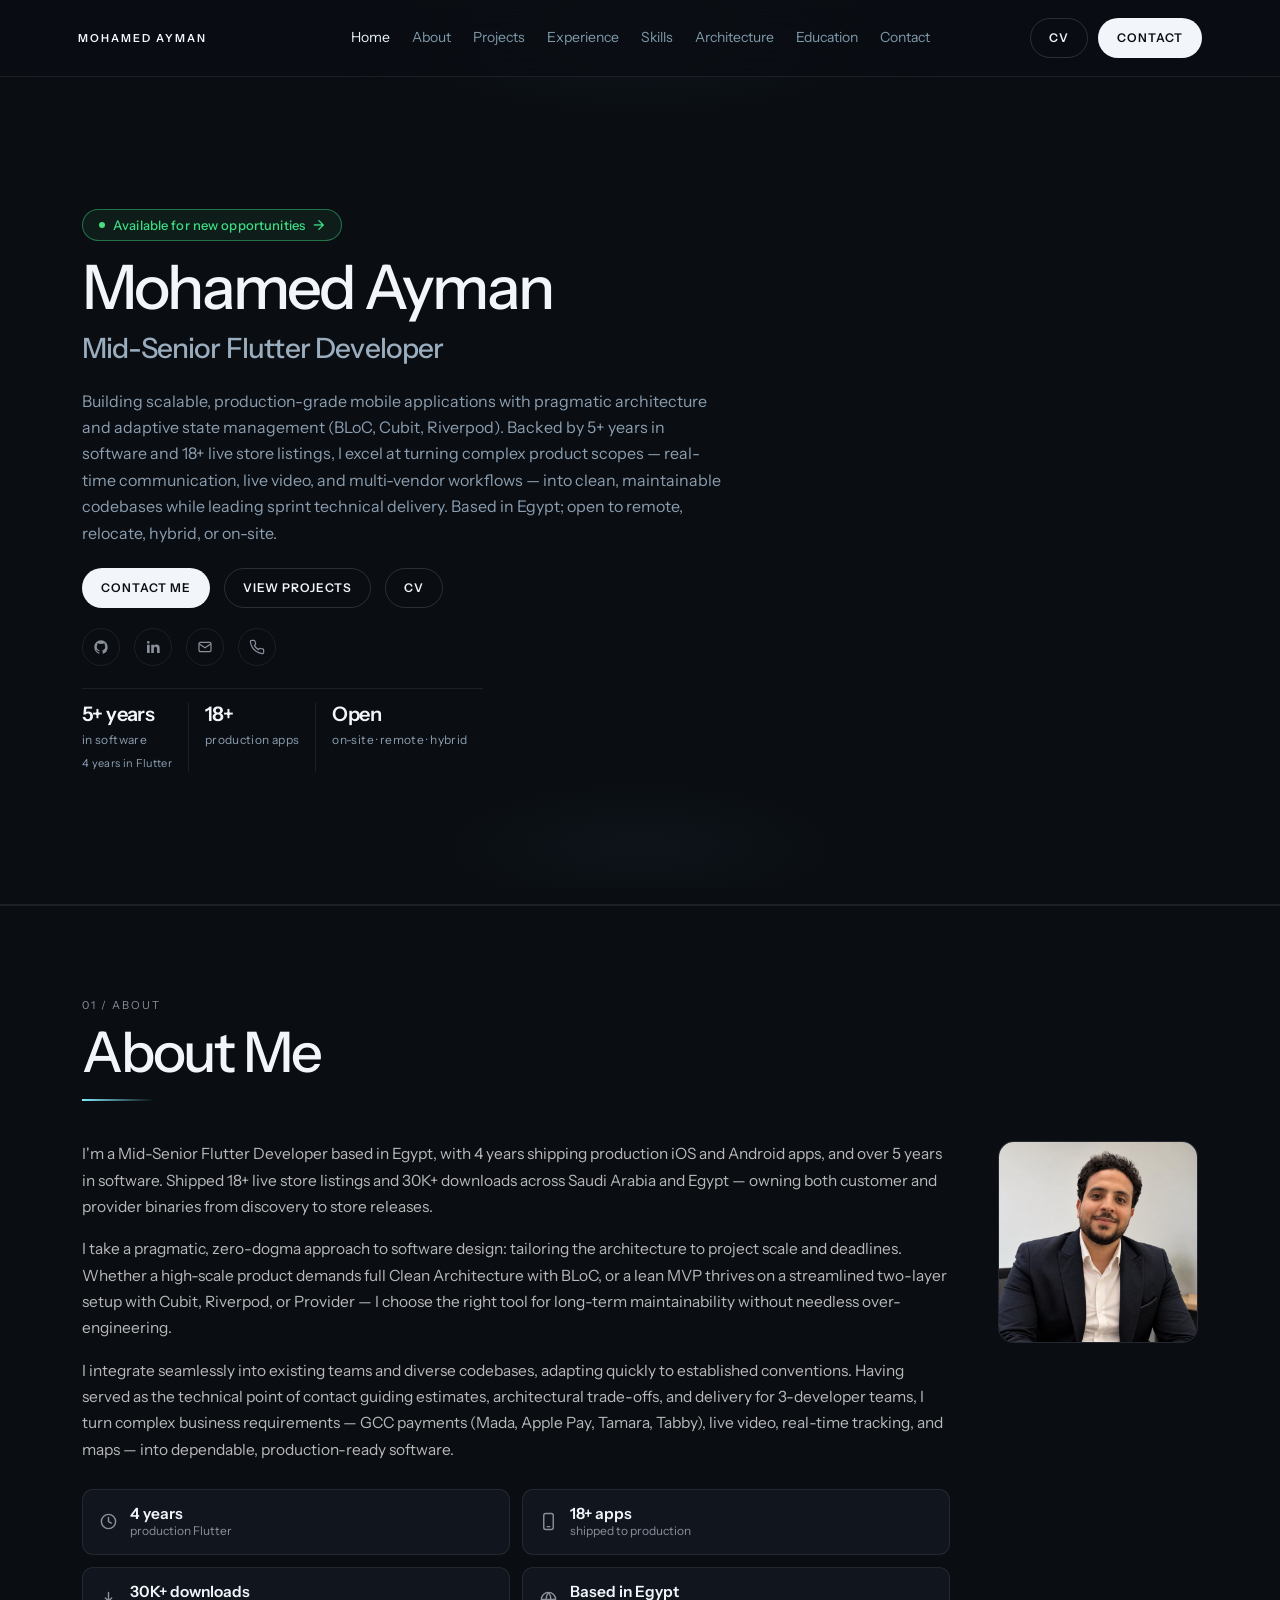
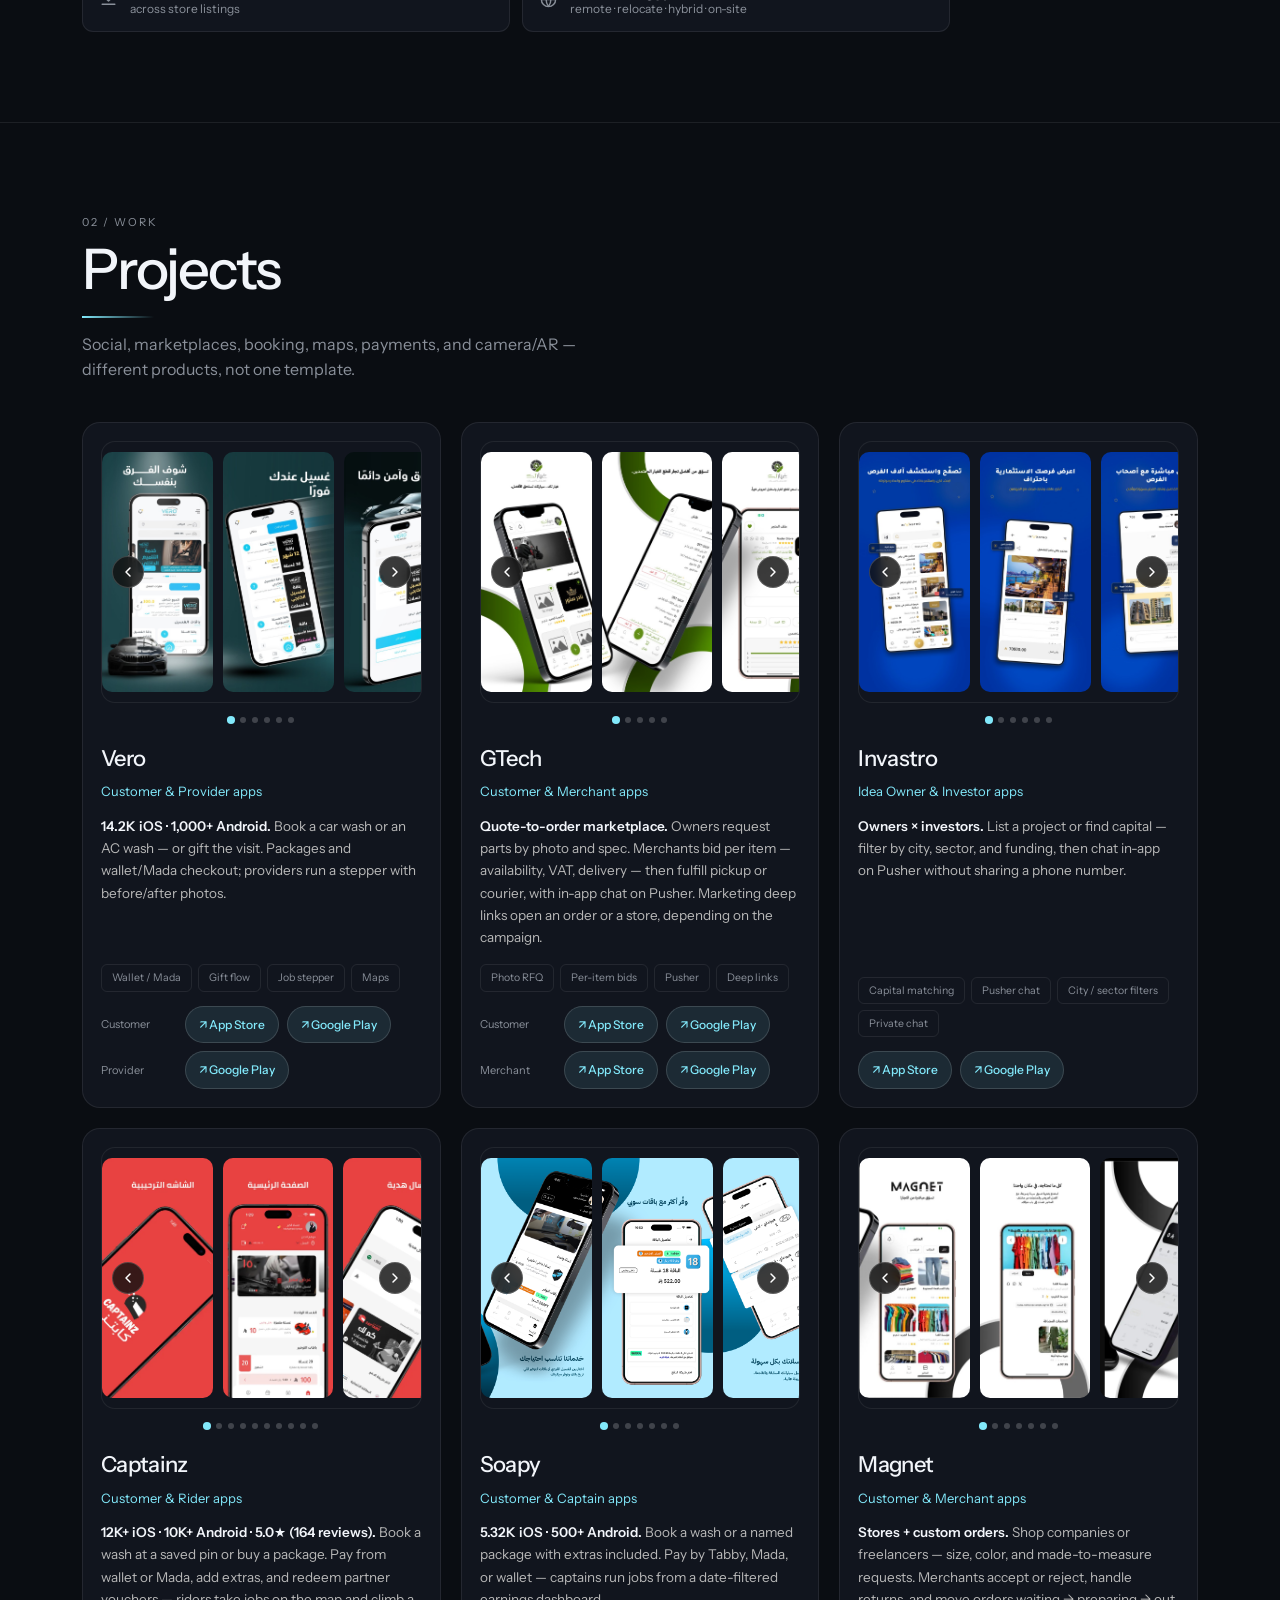
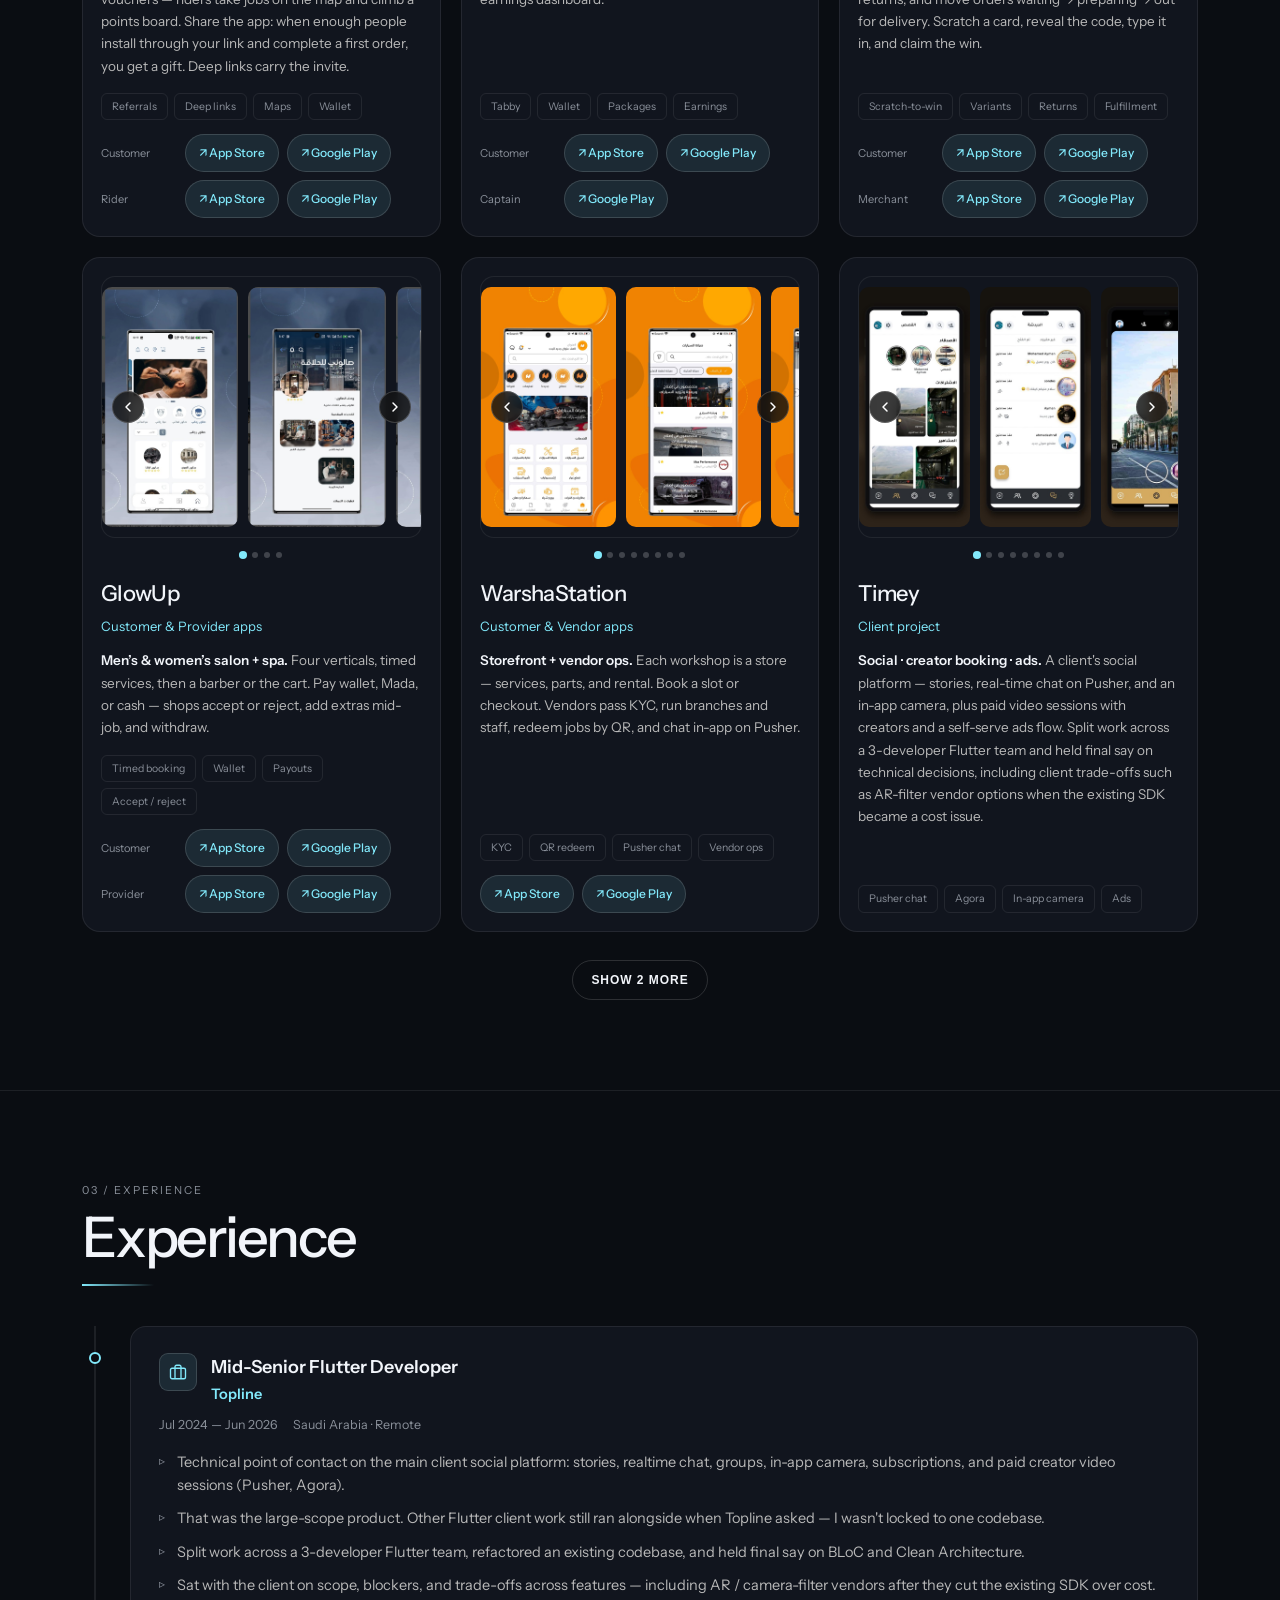
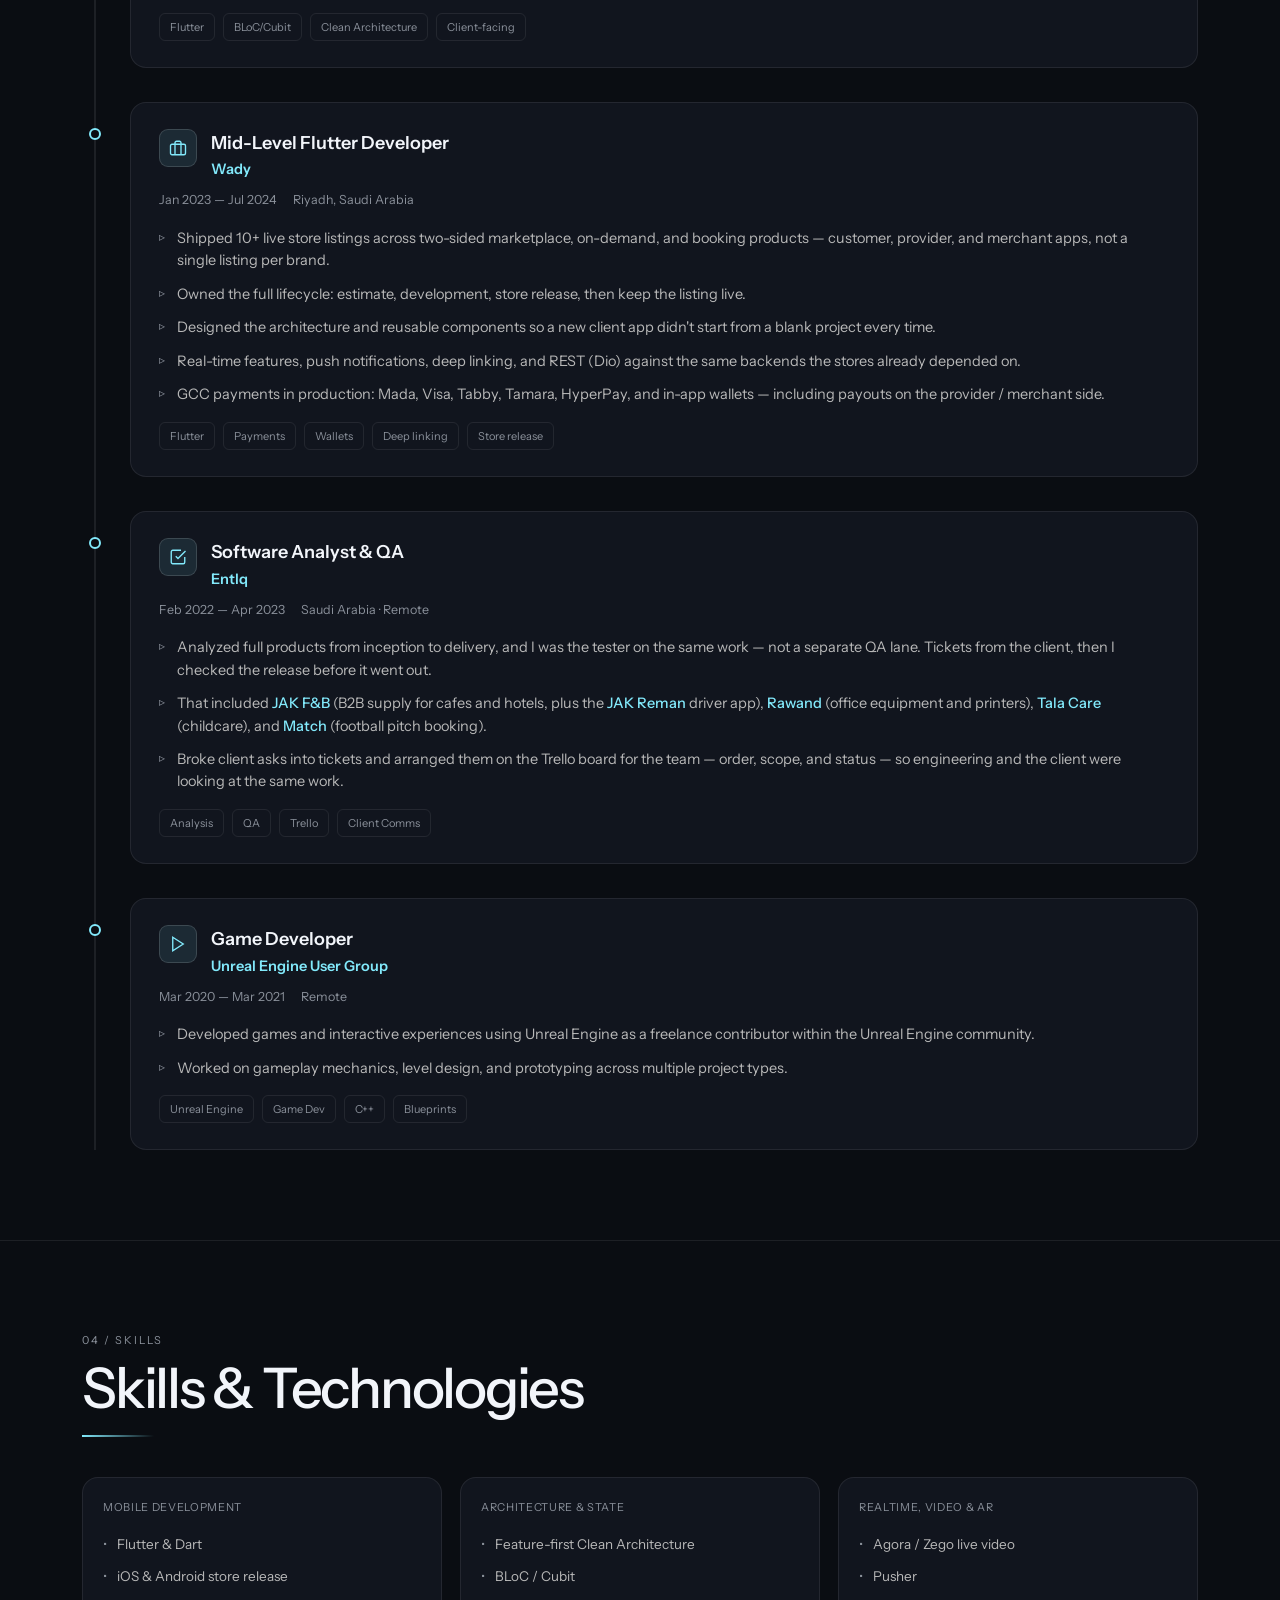
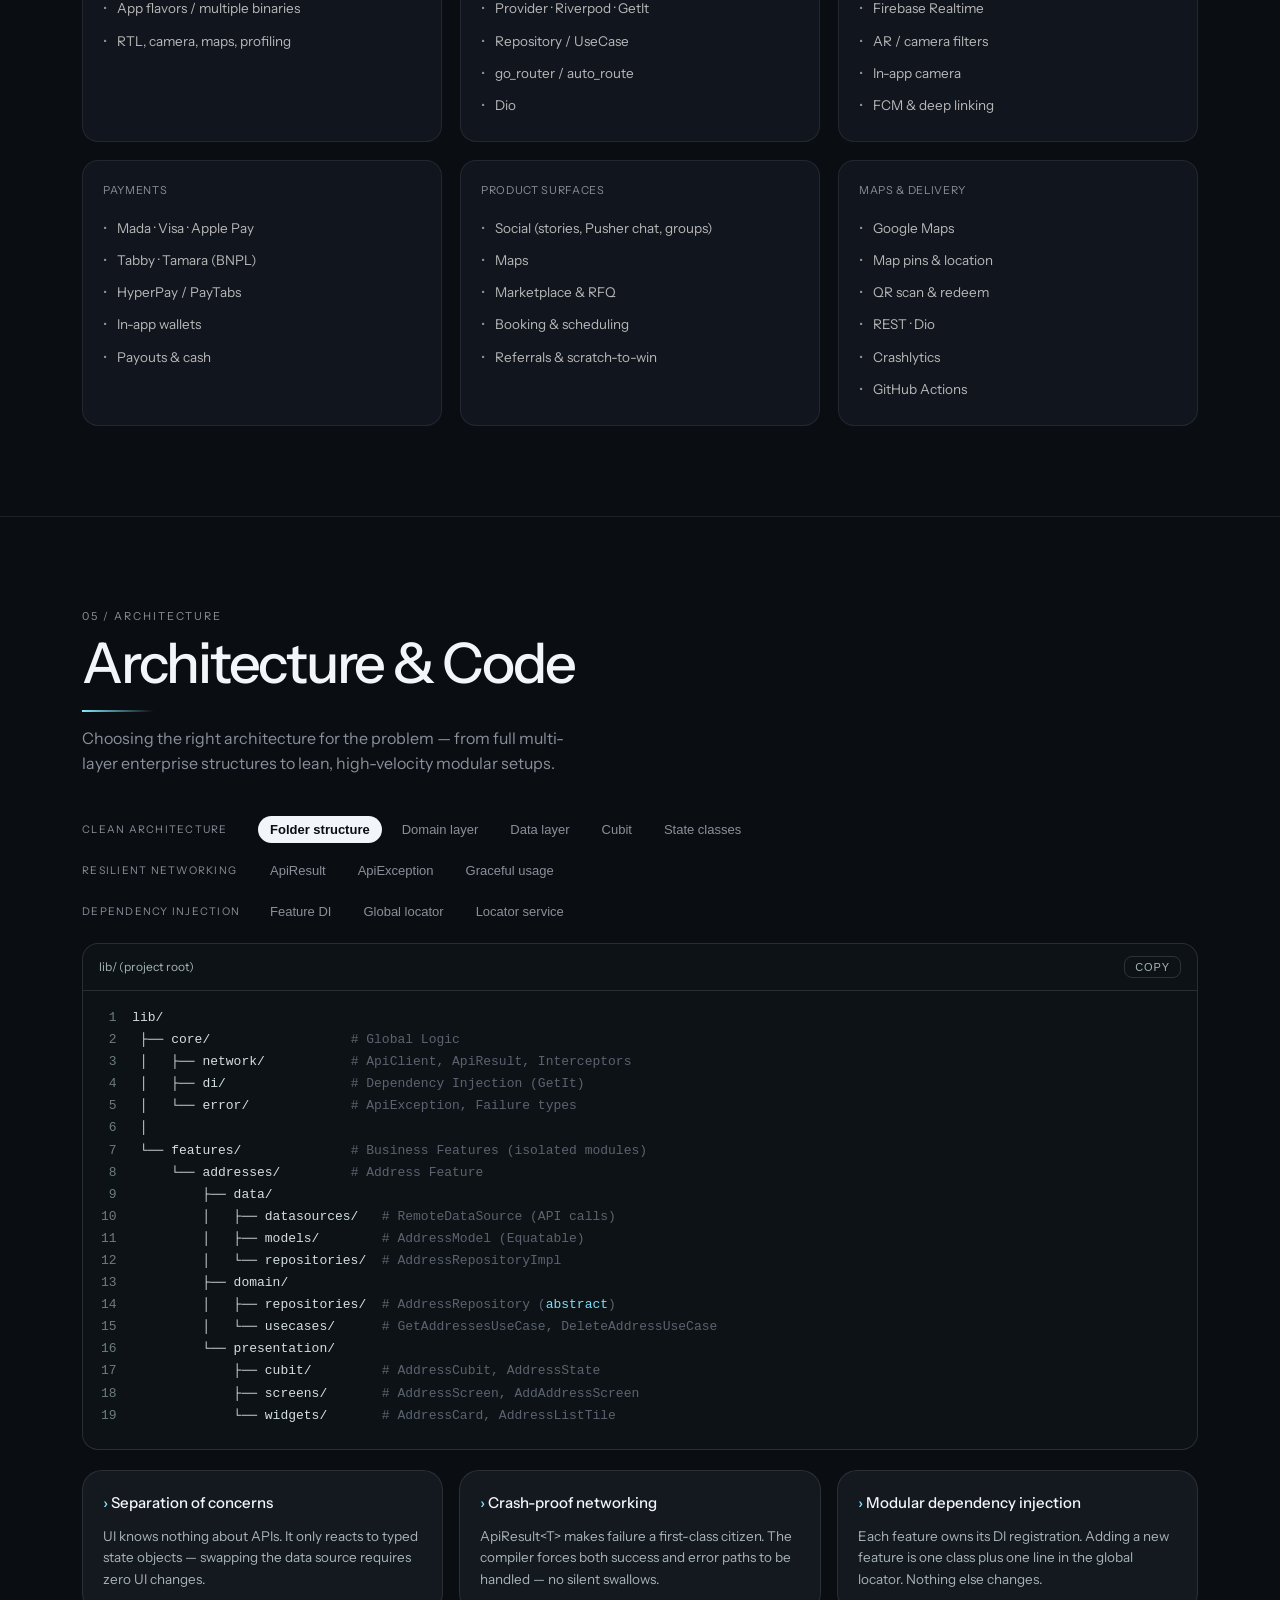
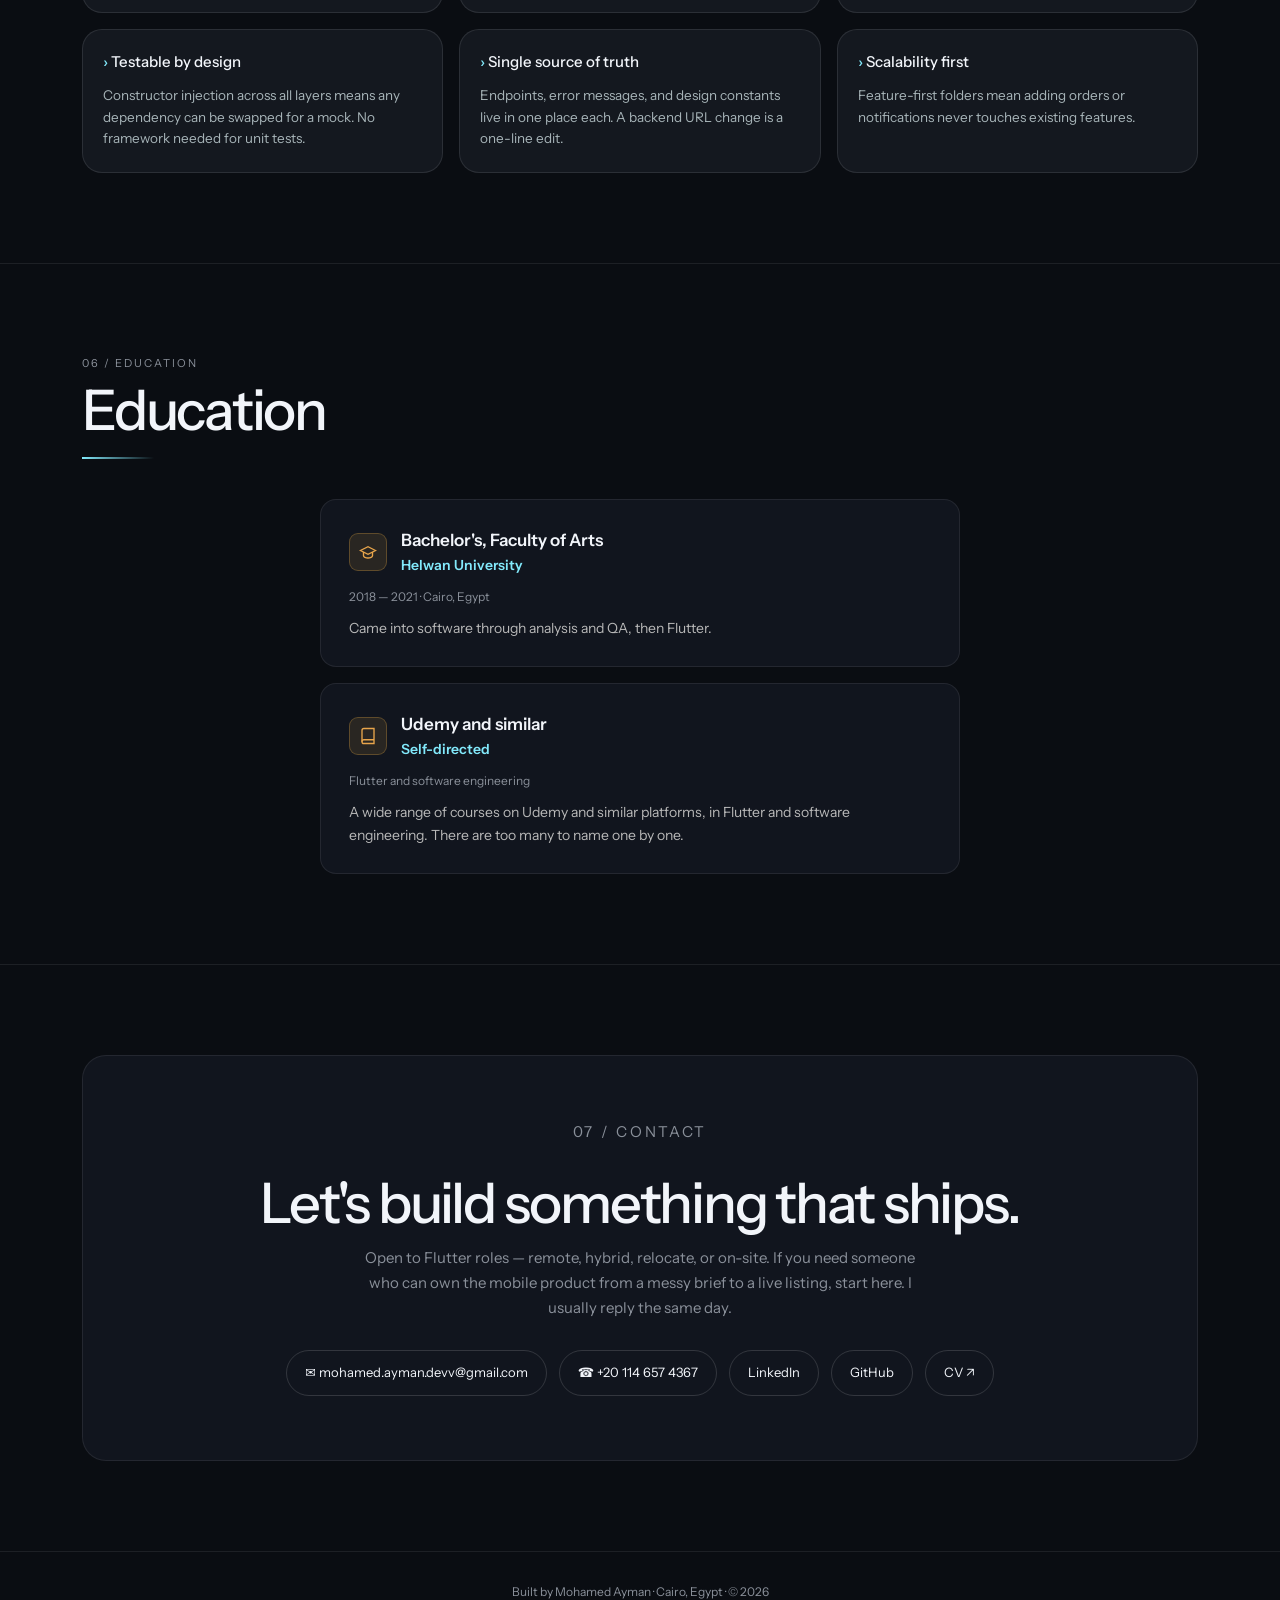
==== commit a4754149: "Align dates and locations in portfolio and CV with updated LinkedIn experience" ====
--- a/index.html
+++ b/index.html
@@ -841,8 +841,8 @@
             </div>
           </div>
           <div class="tl-meta">
-            <span>Jul 2024 — Apr 2026</span>
-            <span>Riyadh, Saudi Arabia · Remote</span>
+            <span>Jul 2024 — Jun 2026</span>
+            <span>Saudi Arabia · Remote</span>
           </div>
           <ul class="tl-list">
             <li>Technical point of contact on the main client social platform: stories, realtime chat, groups, in-app camera, subscriptions, and paid creator video sessions (Pusher, Agora).</li>
@@ -865,8 +865,8 @@
             </div>
           </div>
           <div class="tl-meta">
-            <span>Apr 2023 — Jul 2024</span>
-            <span>Riyadh, Saudi Arabia · Remote</span>
+            <span>Jan 2023 — Jul 2024</span>
+            <span>Riyadh, Saudi Arabia</span>
           </div>
           <ul class="tl-list">
             <li>Shipped 10+ live store listings across two-sided marketplace, on-demand, and booking products — customer, provider, and merchant apps, not a single listing per brand.</li>
@@ -913,7 +913,7 @@
             </div>
           </div>
           <div class="tl-meta">
-            <span>2020 — 2021</span>
+            <span>Mar 2020 — Mar 2021</span>
             <span>Remote</span>
           </div>
           <ul class="tl-list">
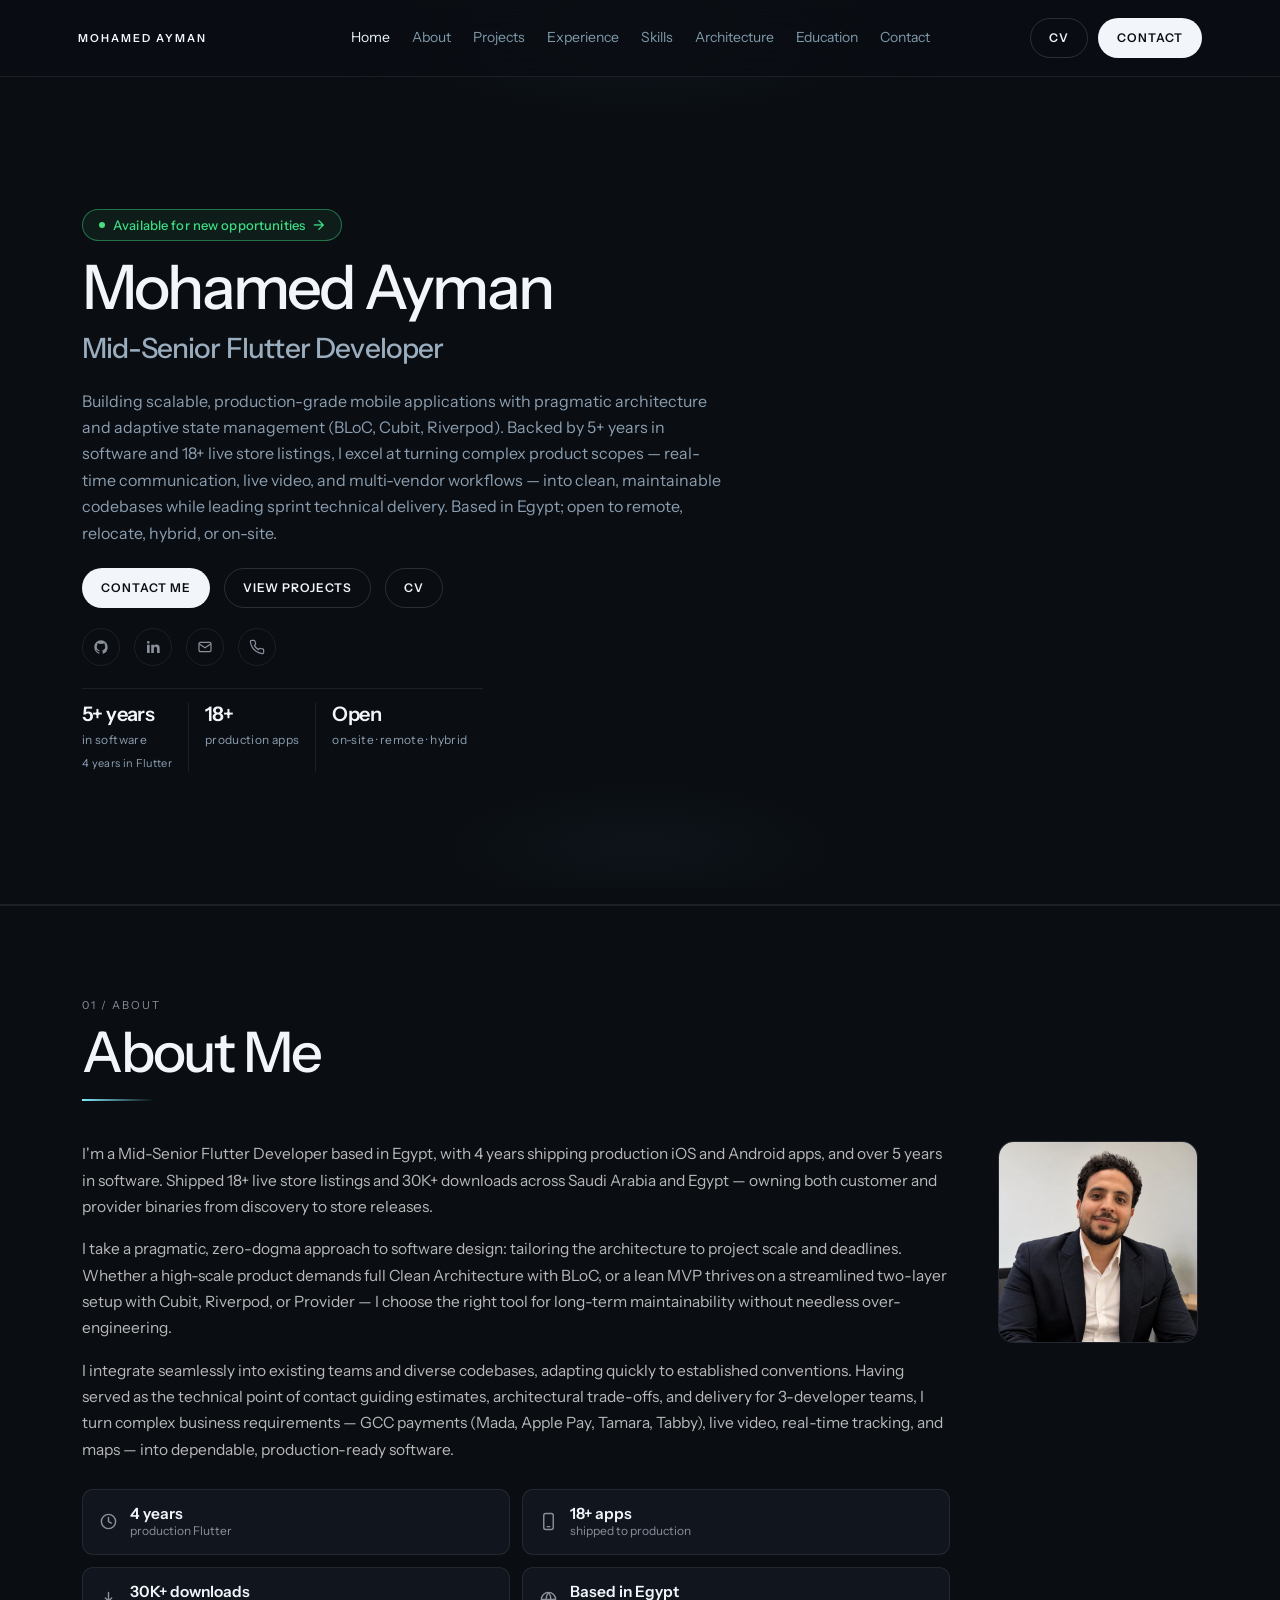
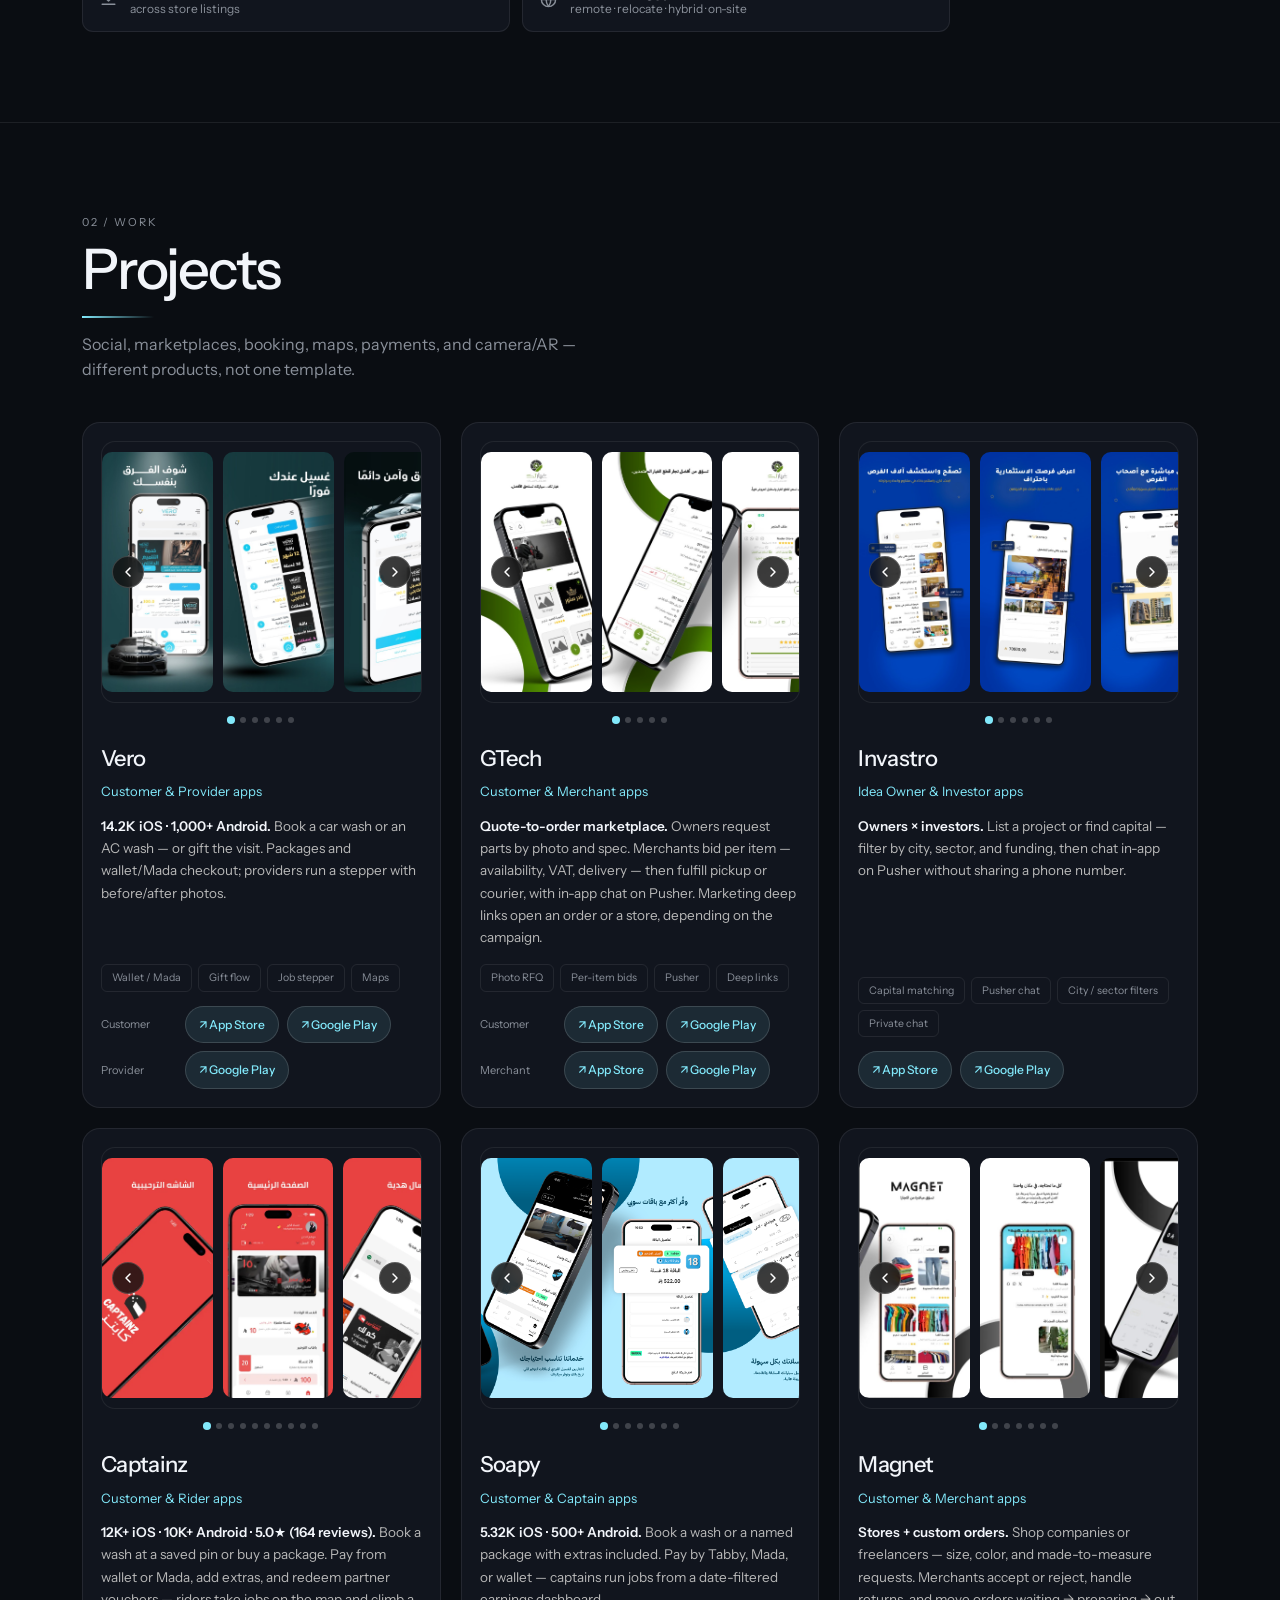
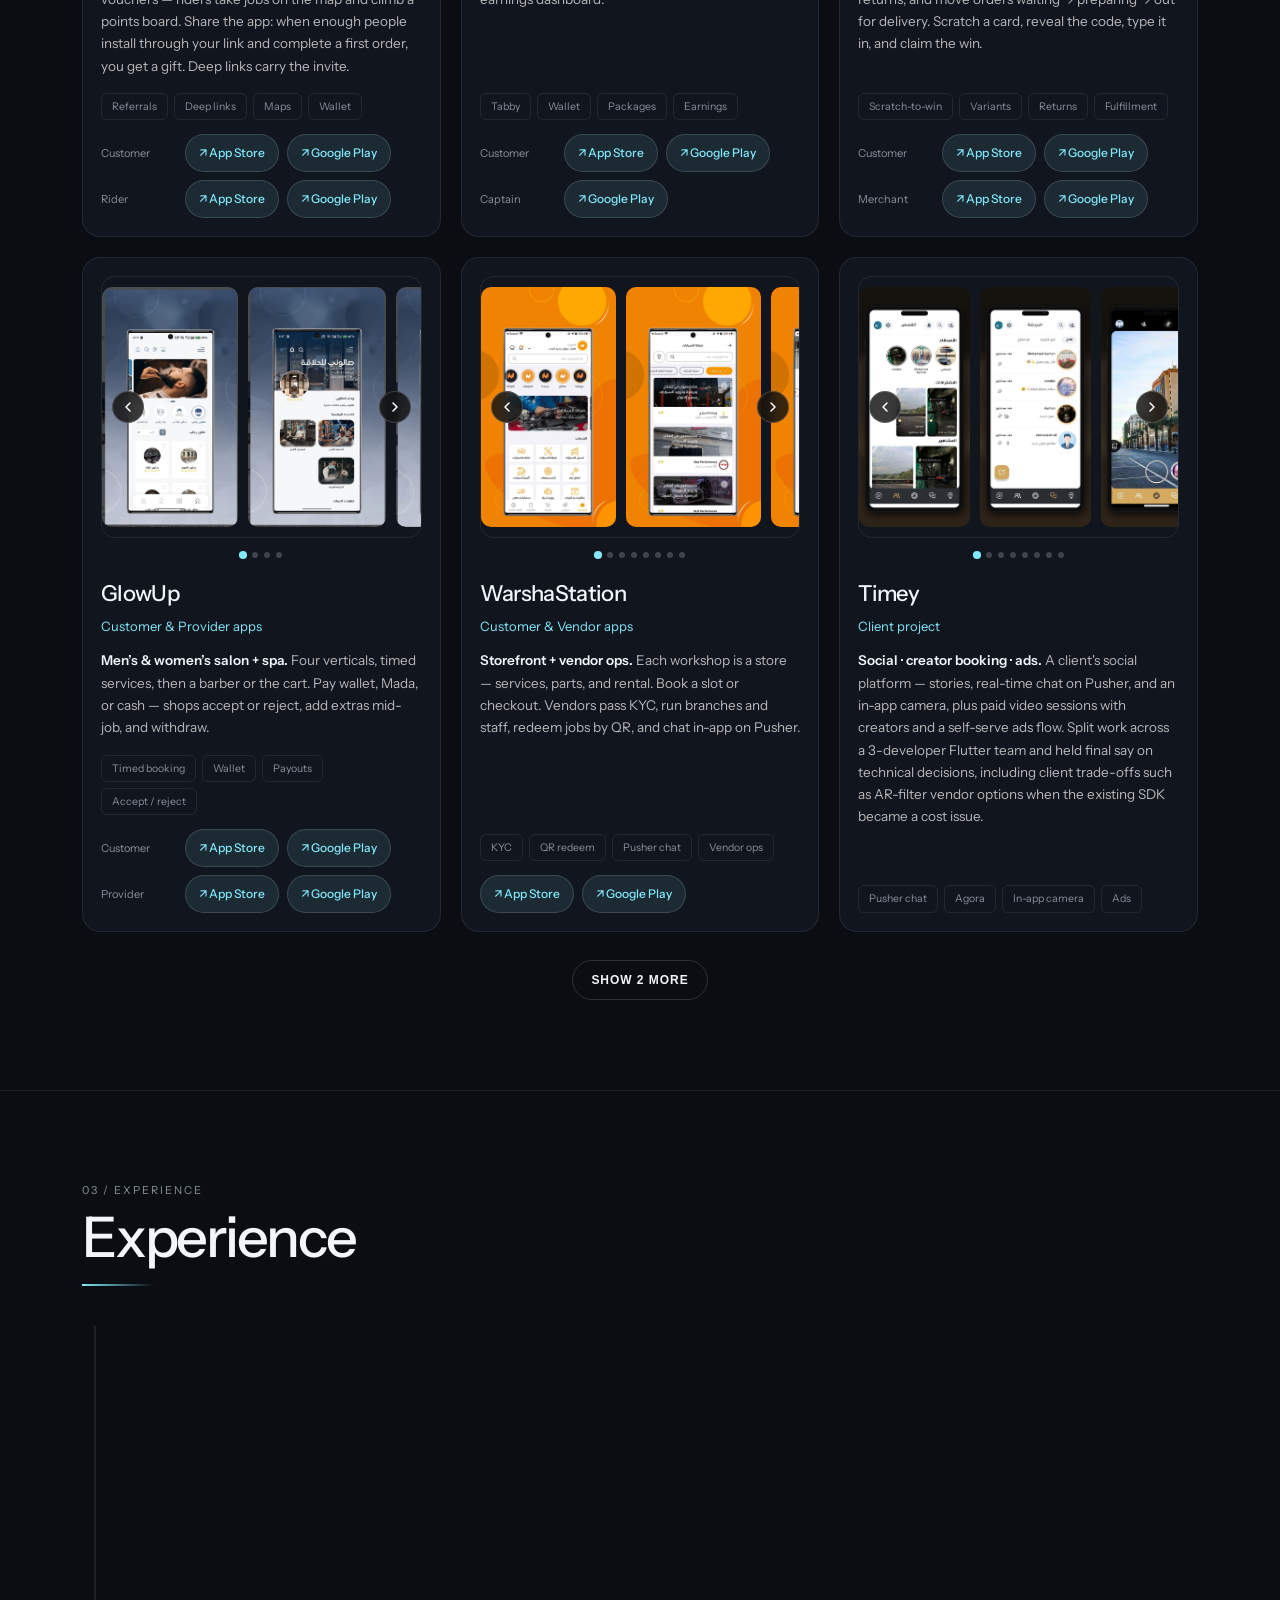
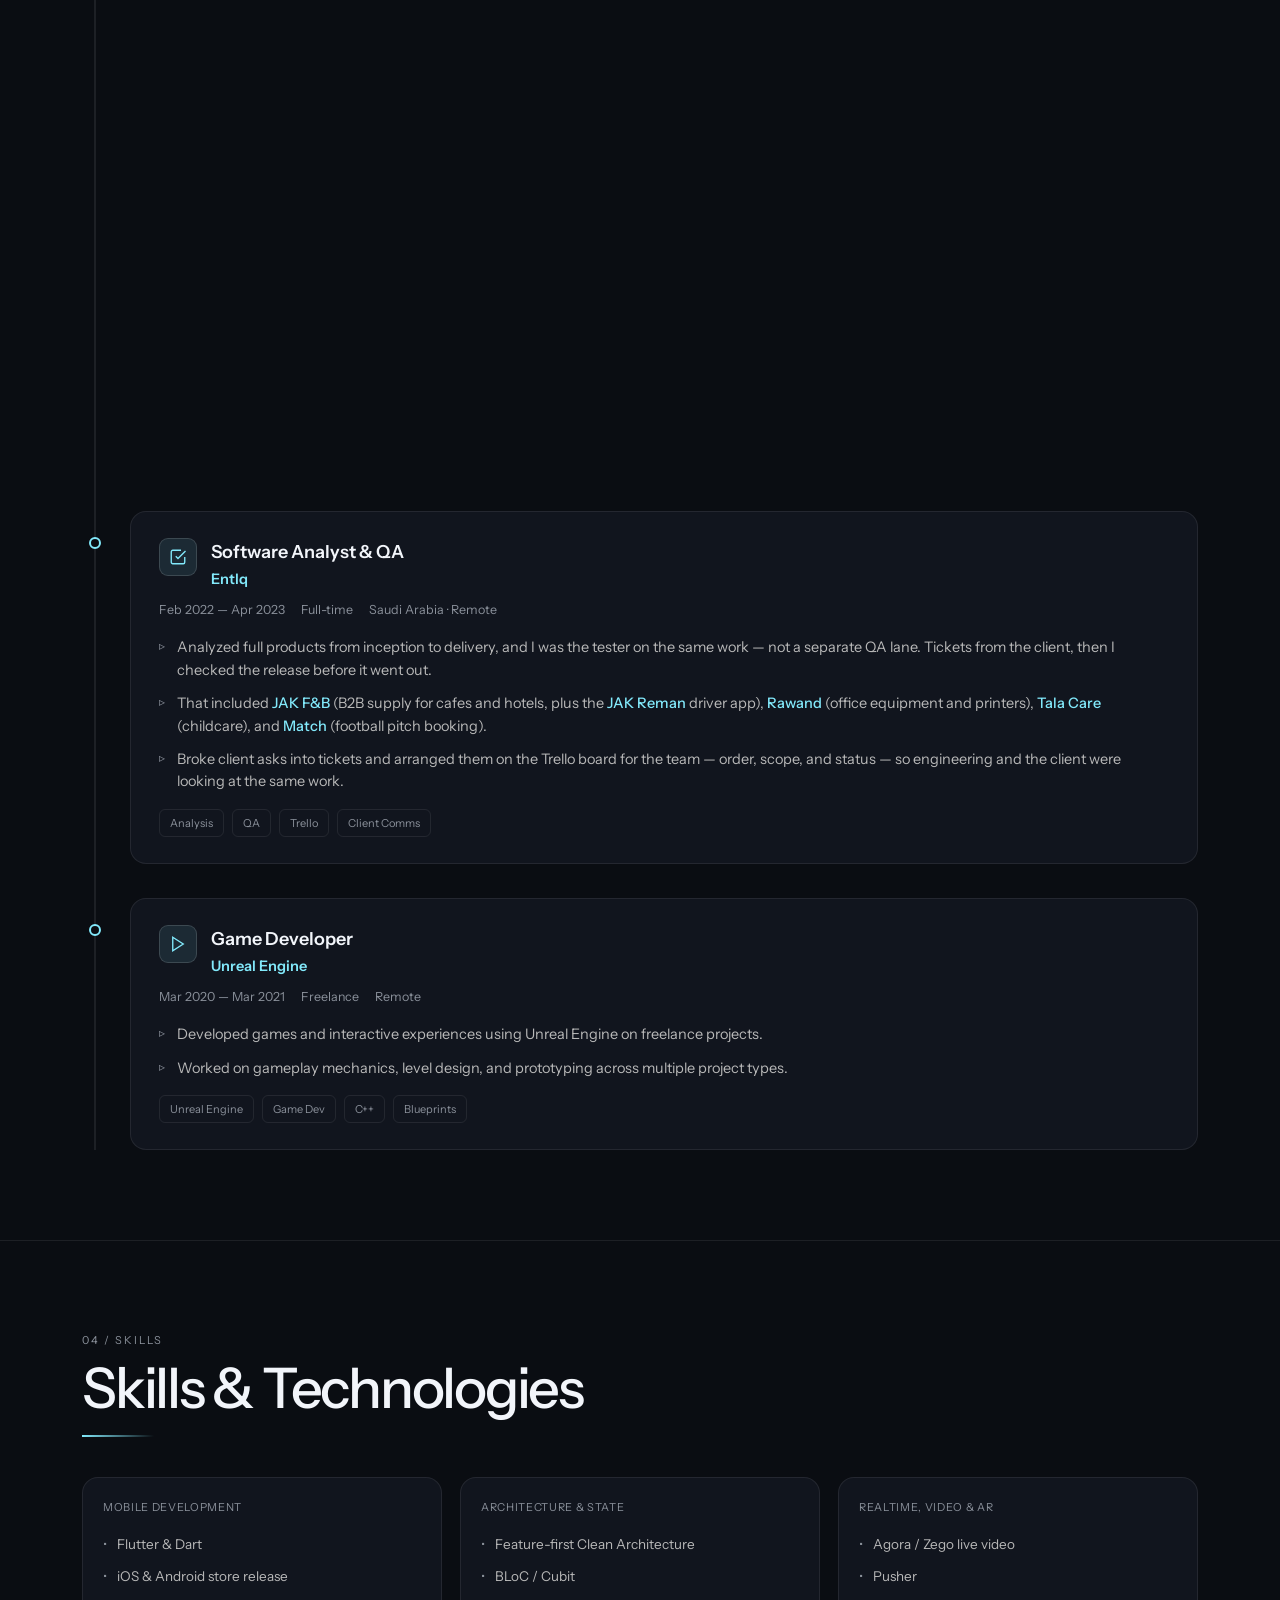
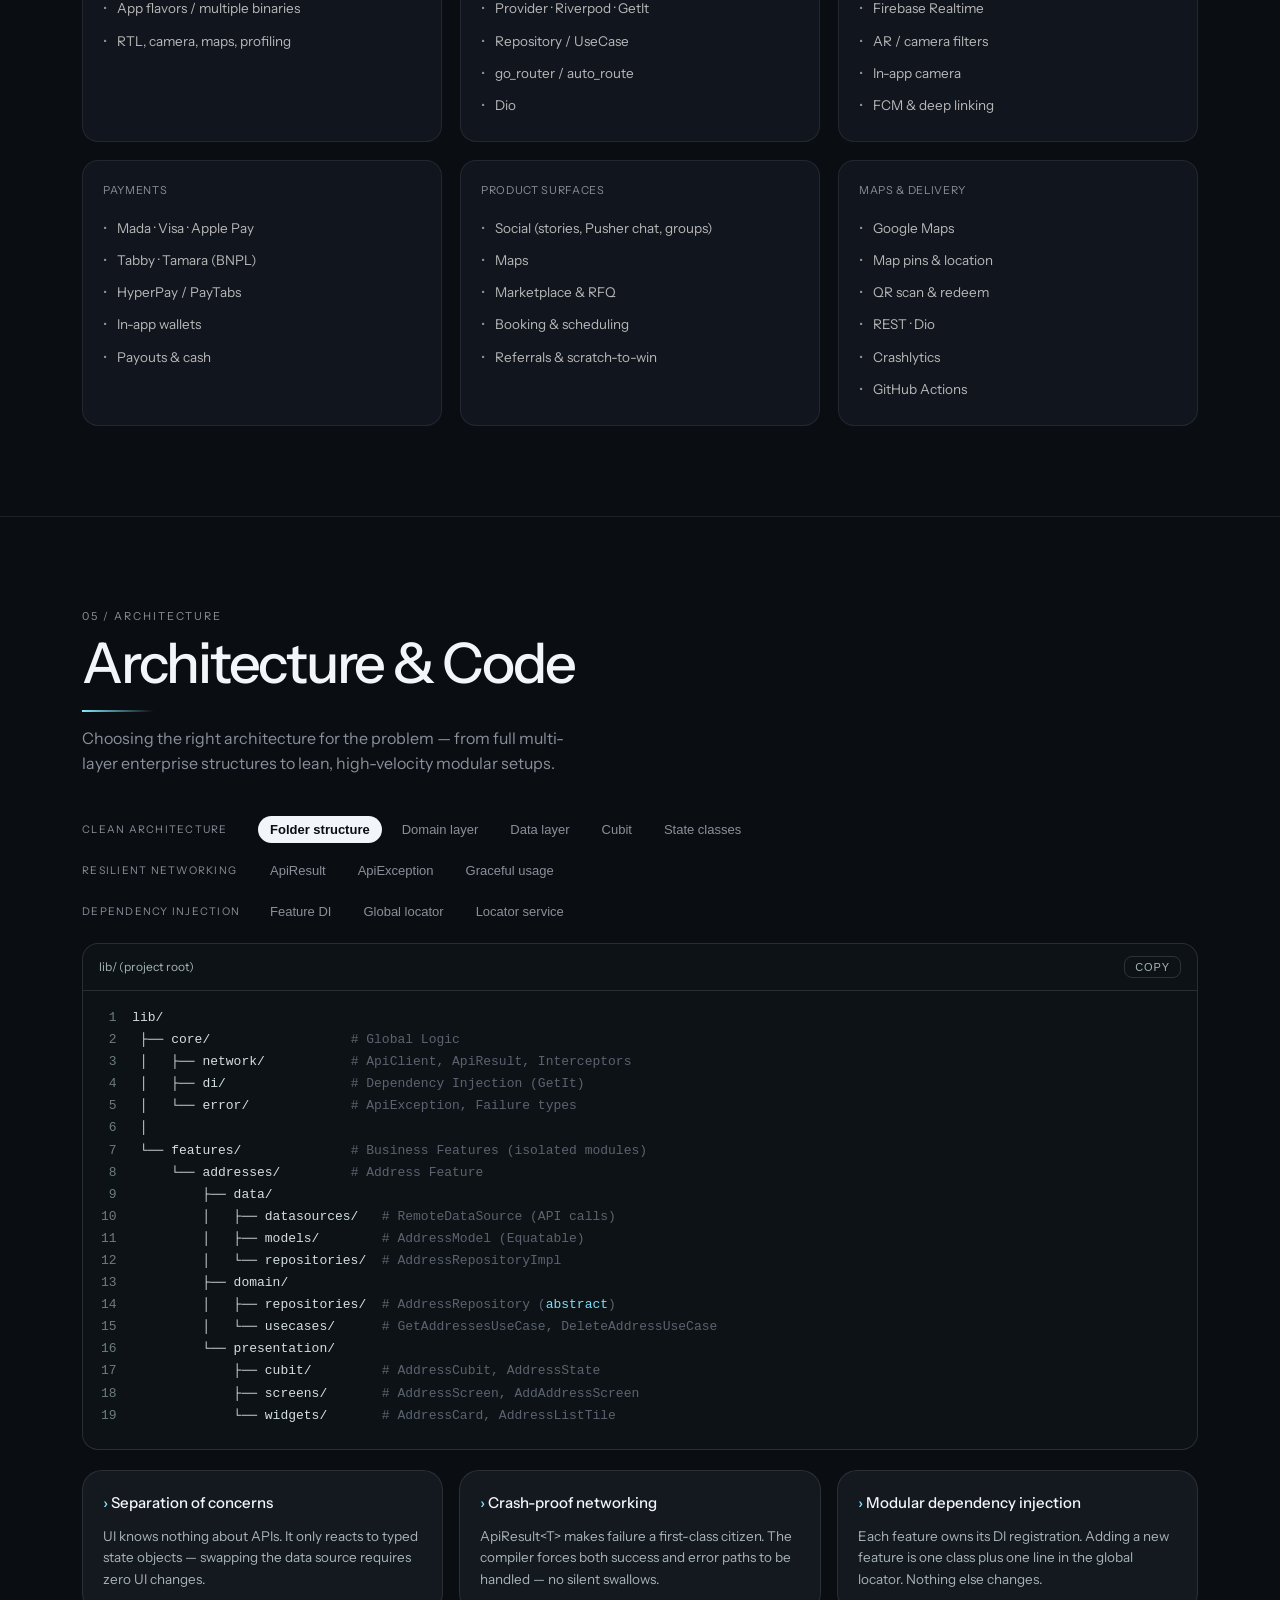
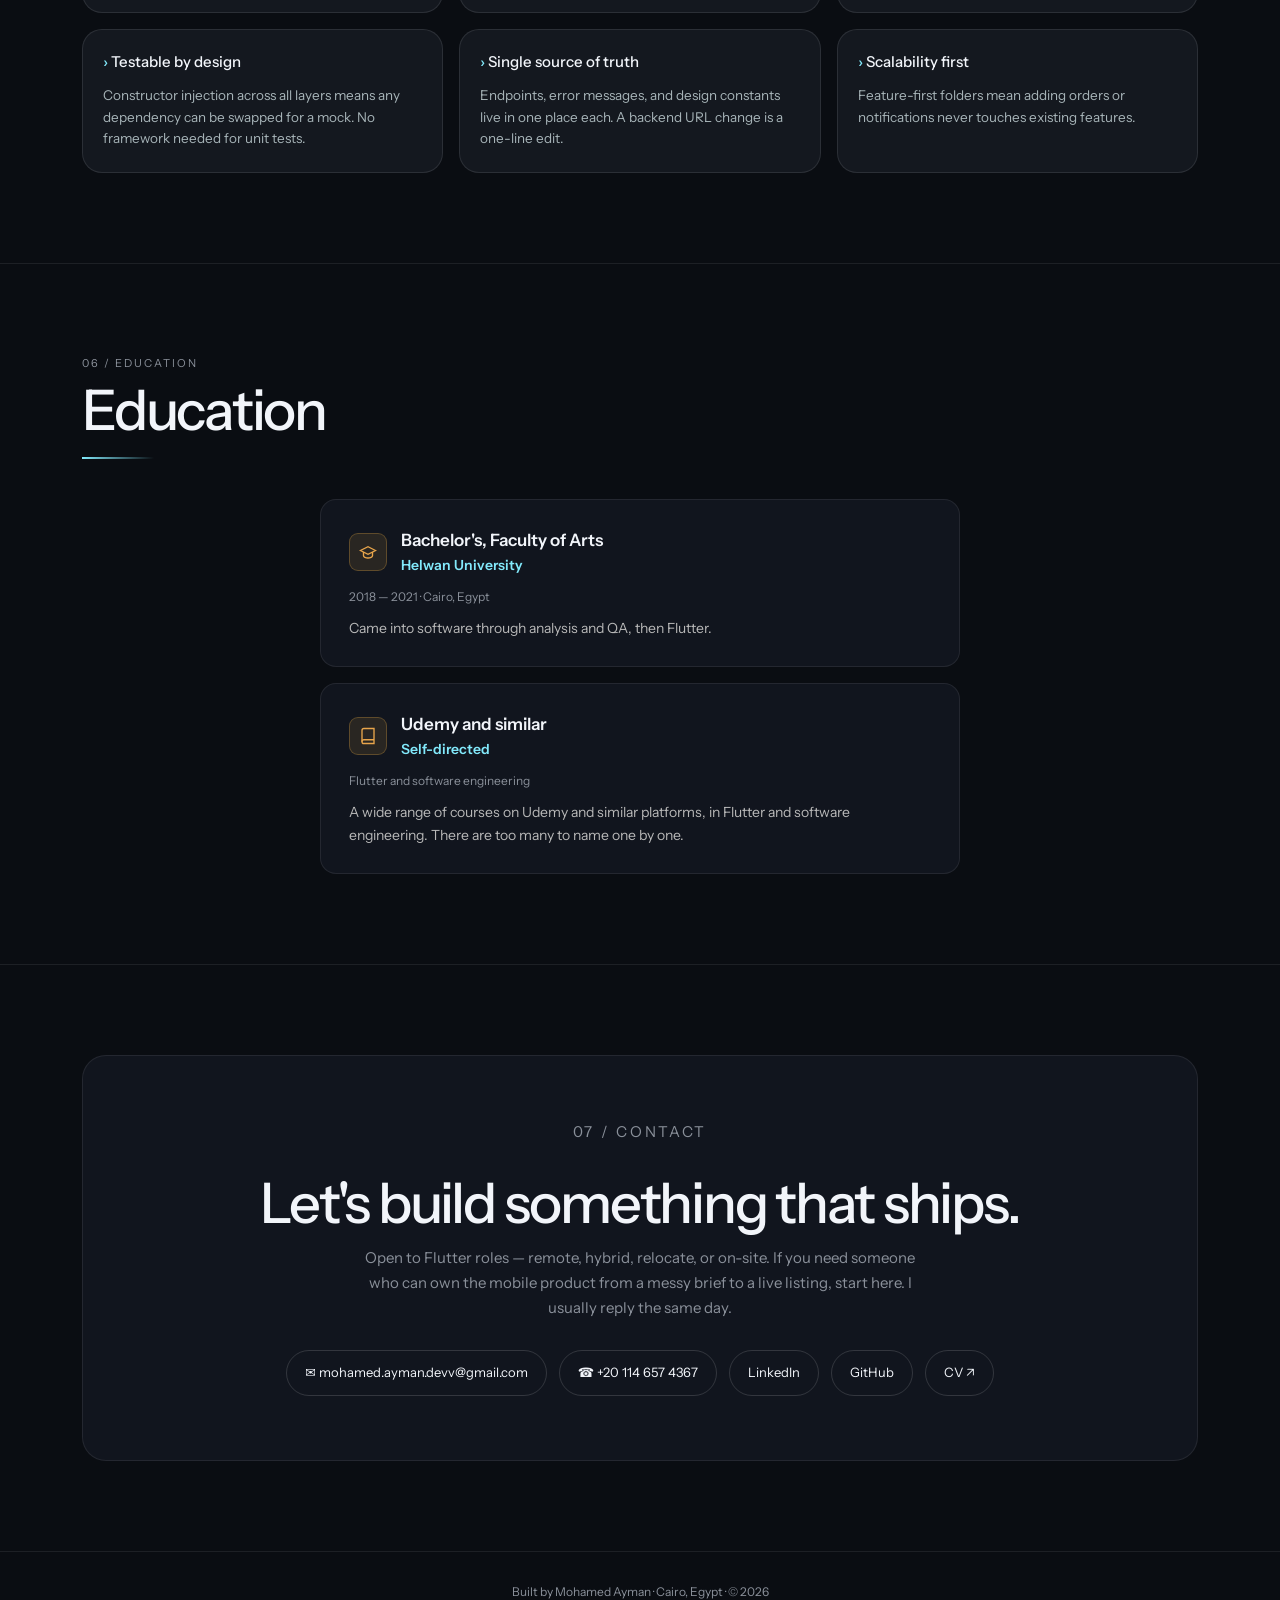
==== commit 2058614e: "Update employment types (Full-time/Part-time/Freelance) and clean Unreal Engine company name in CV a" ====
--- a/index.html
+++ b/index.html
@@ -842,6 +842,7 @@
           </div>
           <div class="tl-meta">
             <span>Jul 2024 — Jun 2026</span>
+            <span>Full-time</span>
             <span>Saudi Arabia · Remote</span>
           </div>
           <ul class="tl-list">
@@ -866,6 +867,7 @@
           </div>
           <div class="tl-meta">
             <span>Jan 2023 — Jul 2024</span>
+            <span>Part-time</span>
             <span>Riyadh, Saudi Arabia</span>
           </div>
           <ul class="tl-list">
@@ -891,6 +893,7 @@
           </div>
           <div class="tl-meta">
             <span>Feb 2022 — Apr 2023</span>
+            <span>Full-time</span>
             <span>Saudi Arabia · Remote</span>
           </div>
           <ul class="tl-list">
@@ -909,15 +912,16 @@
             <div class="tl-icon"><svg viewBox="0 0 24 24" fill="none" stroke="currentColor" stroke-width="1.8"><polygon points="5 3 19 12 5 21 5 3"/></svg></div>
             <div>
               <div class="tl-role">Game Developer</div>
-              <div class="tl-company">Unreal Engine User Group</div>
+              <div class="tl-company">Unreal Engine</div>
             </div>
           </div>
           <div class="tl-meta">
             <span>Mar 2020 — Mar 2021</span>
+            <span>Freelance</span>
             <span>Remote</span>
           </div>
           <ul class="tl-list">
-            <li>Developed games and interactive experiences using Unreal Engine as a freelance contributor within the Unreal Engine community.</li>
+            <li>Developed games and interactive experiences using Unreal Engine on freelance projects.</li>
             <li>Worked on gameplay mechanics, level design, and prototyping across multiple project types.</li>
           </ul>
           <div class="tag-row"><span class="tag">Unreal Engine</span><span class="tag">Game Dev</span><span class="tag">C++</span><span class="tag">Blueprints</span></div>
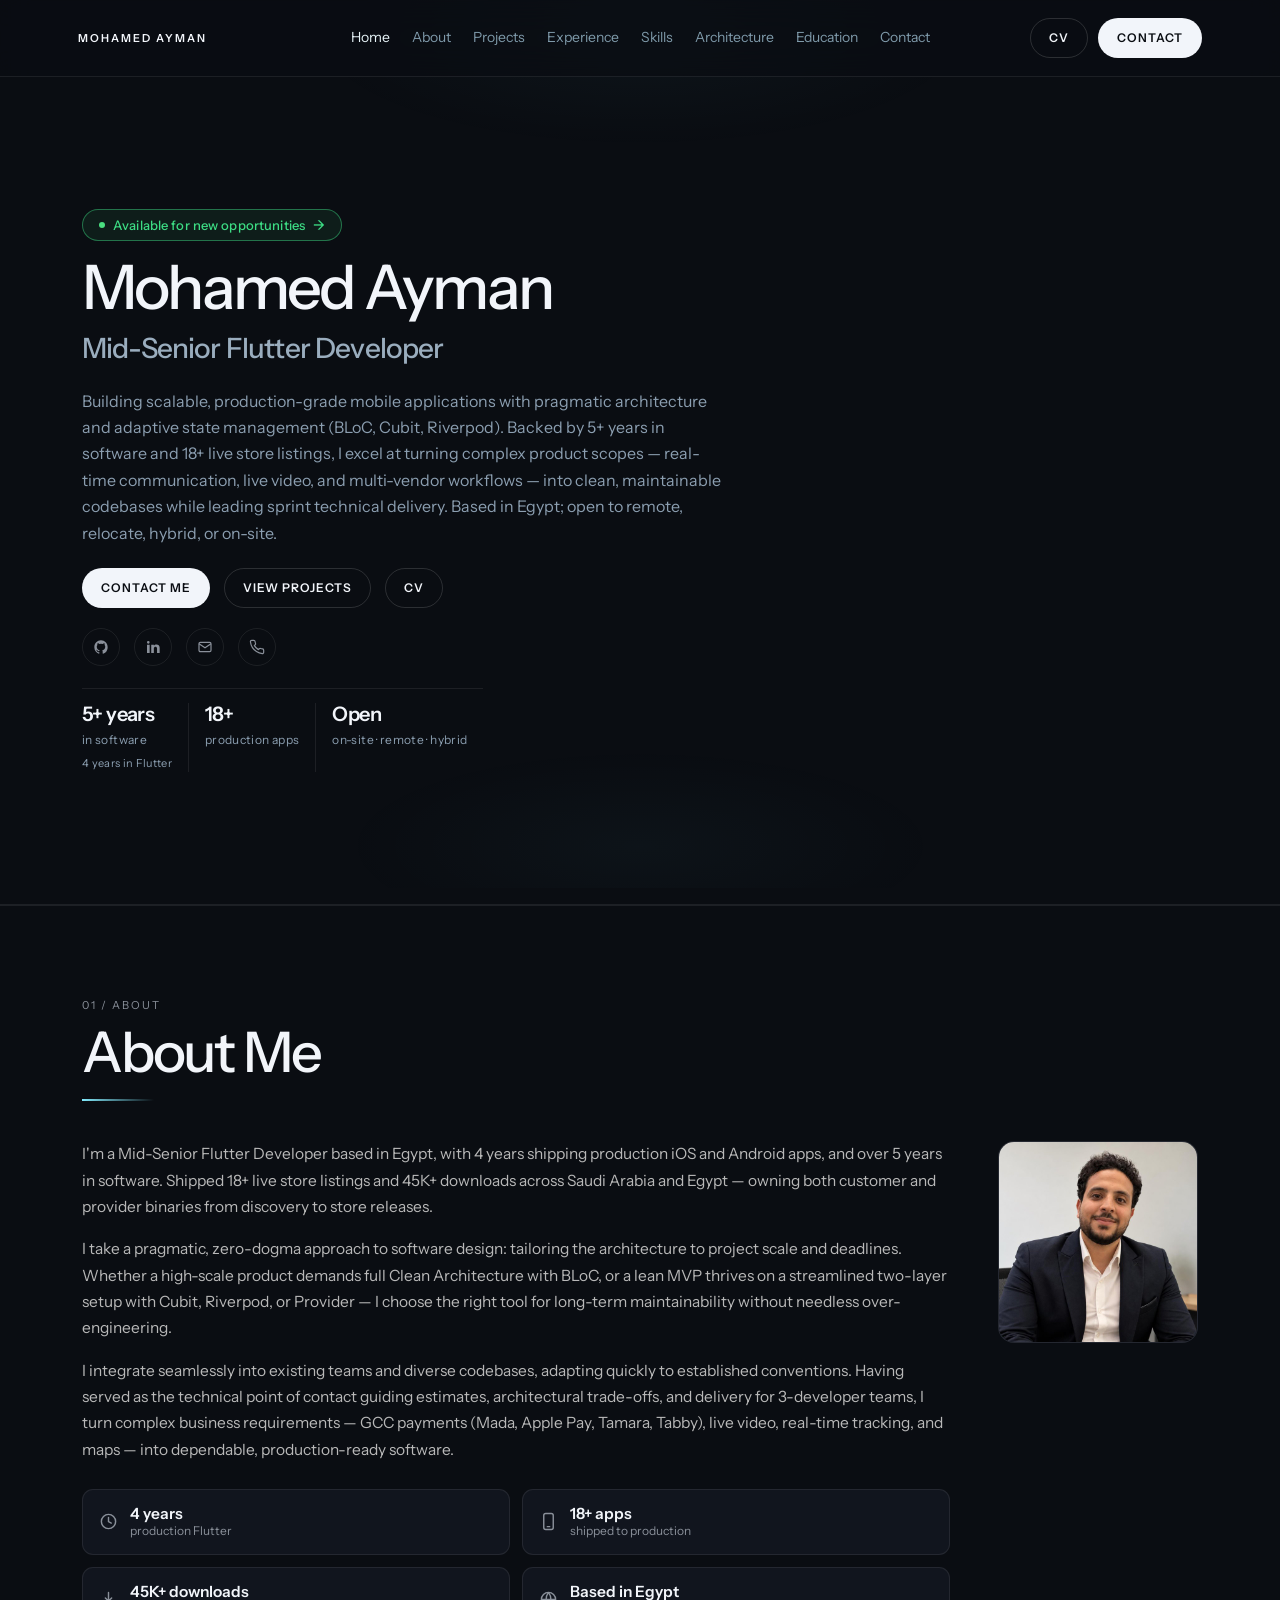
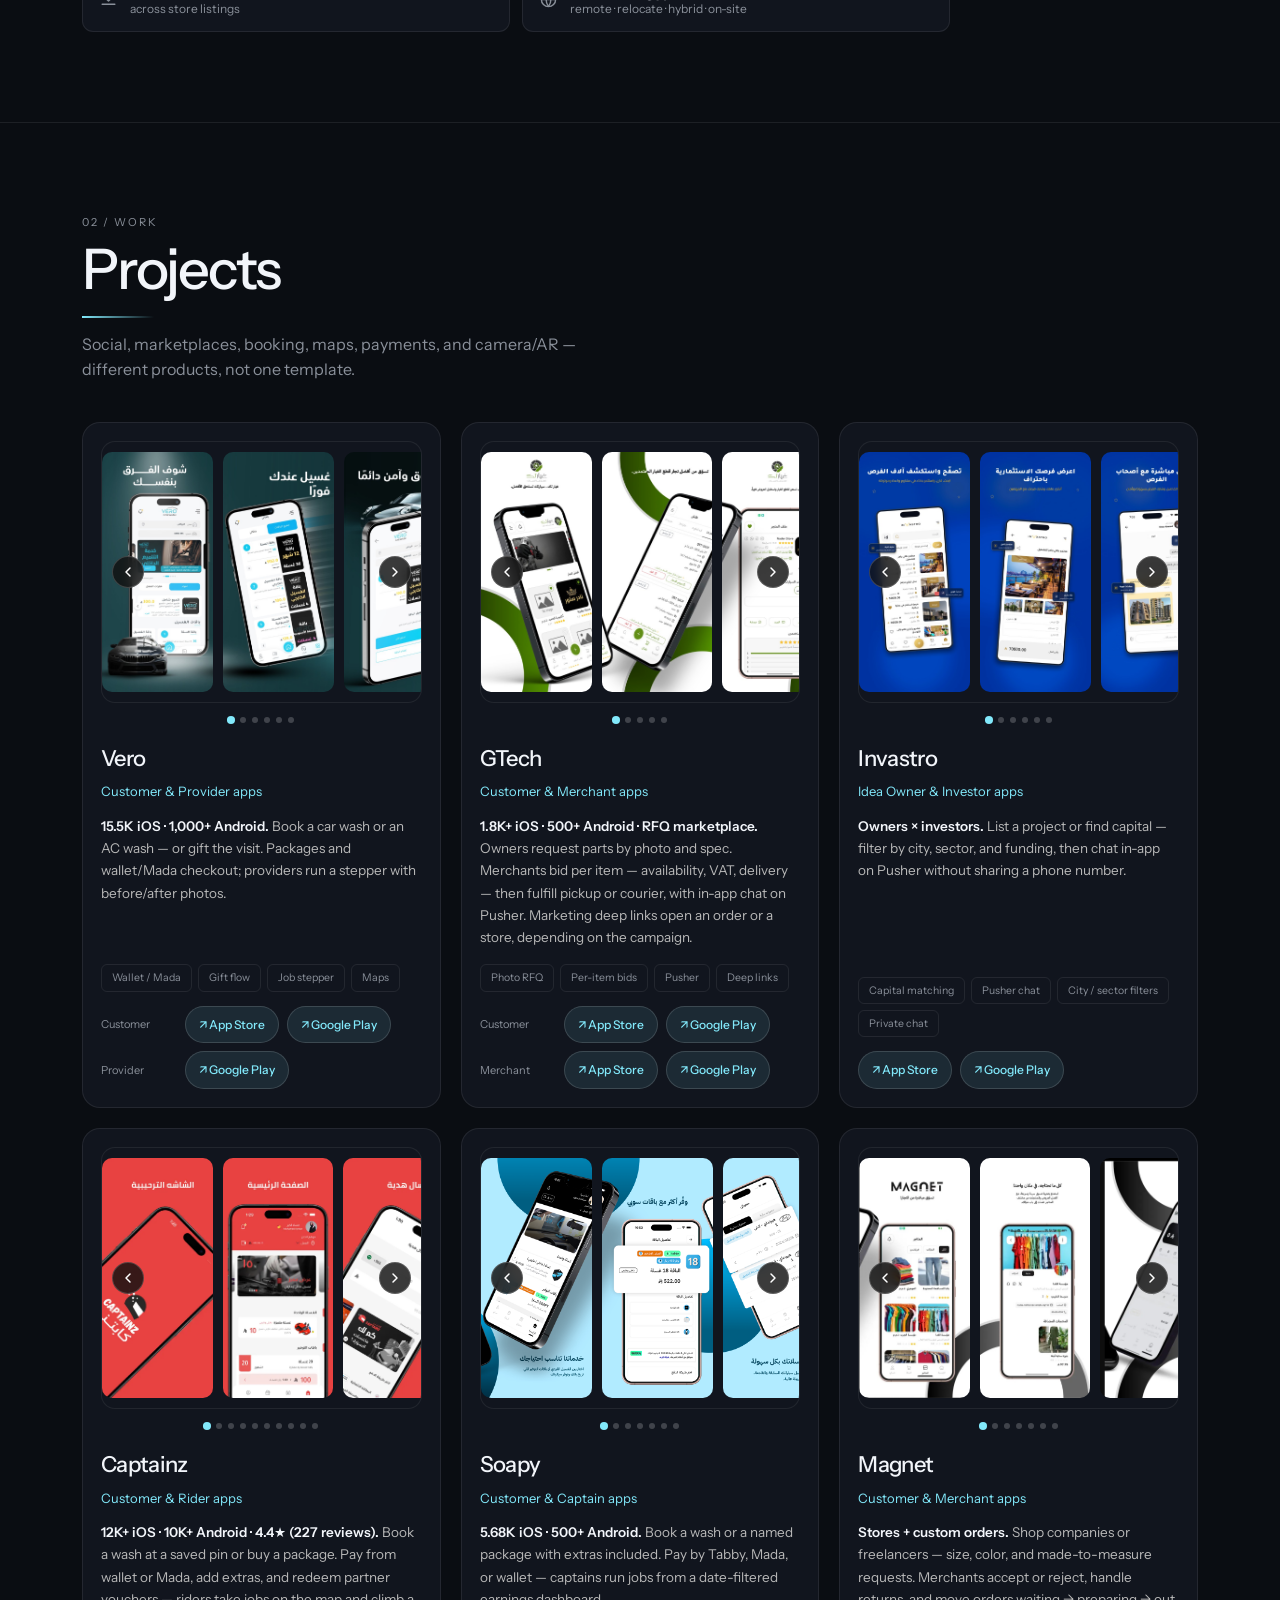
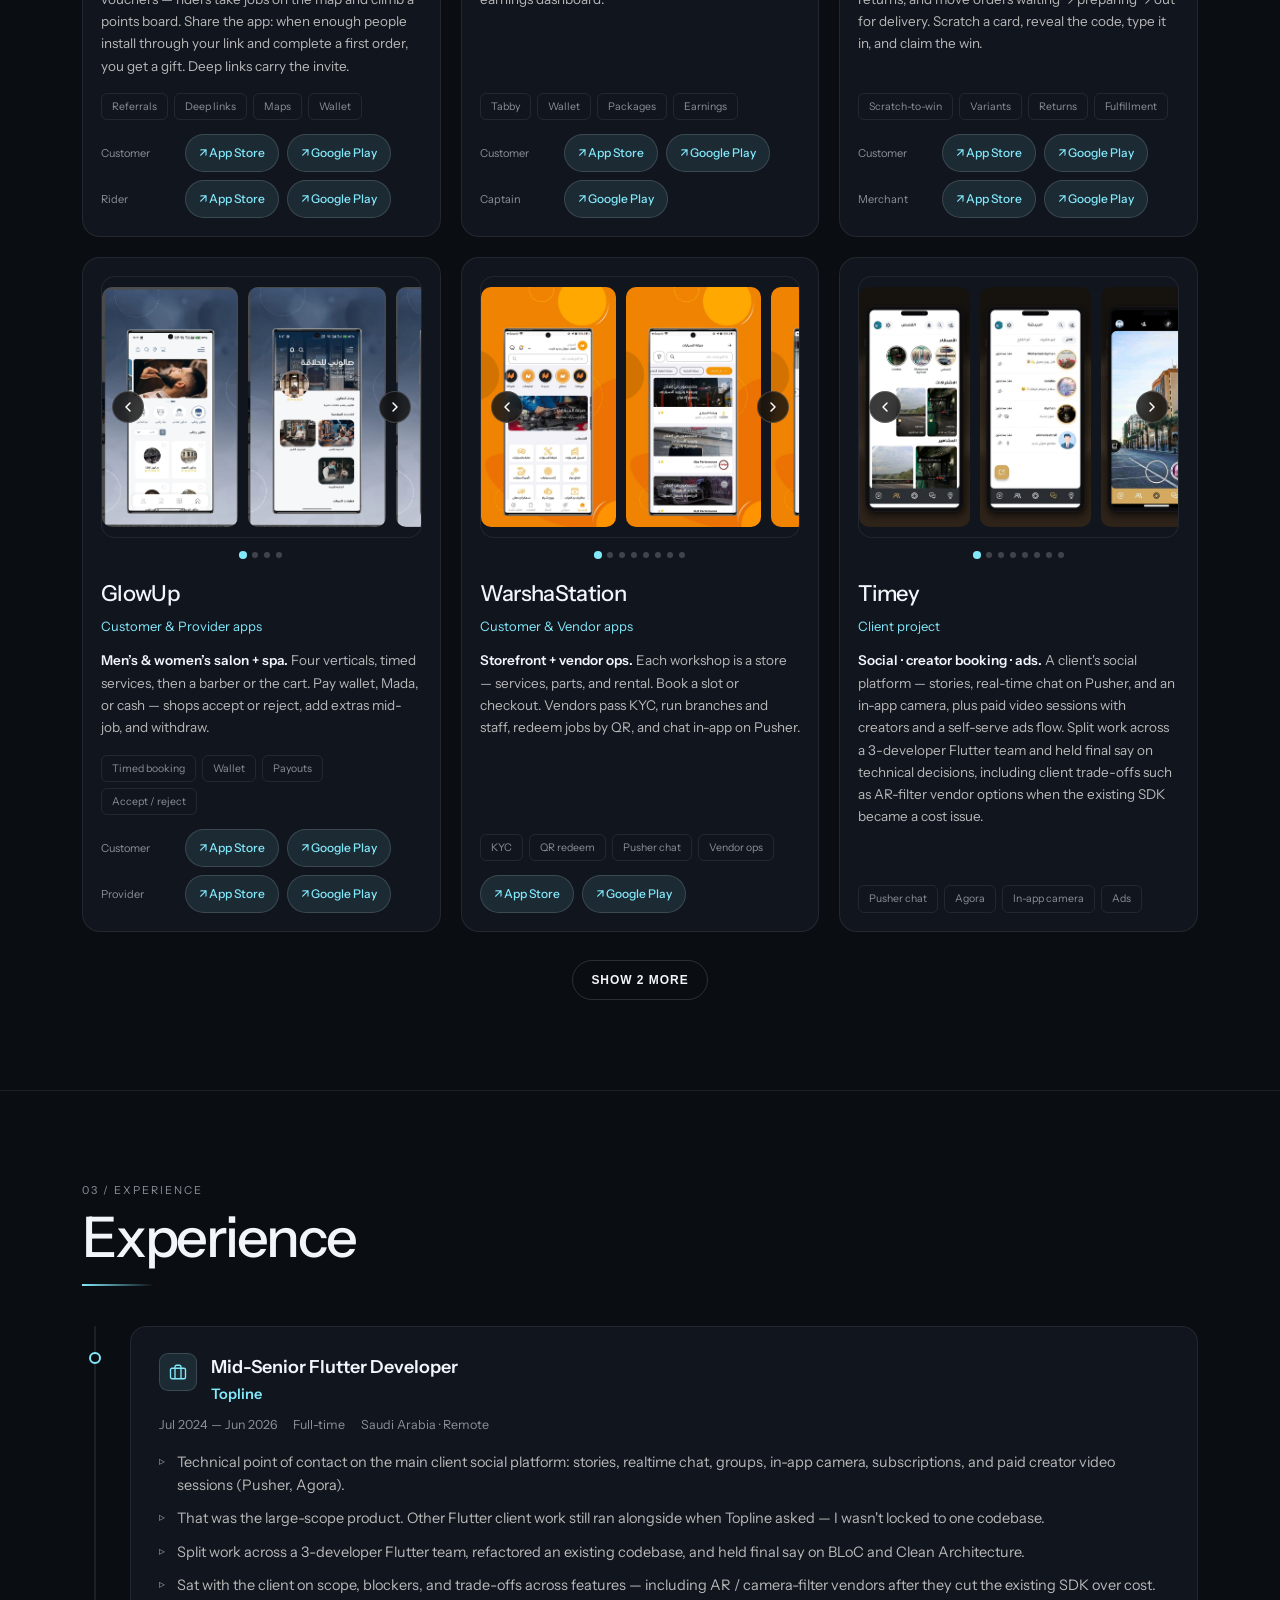
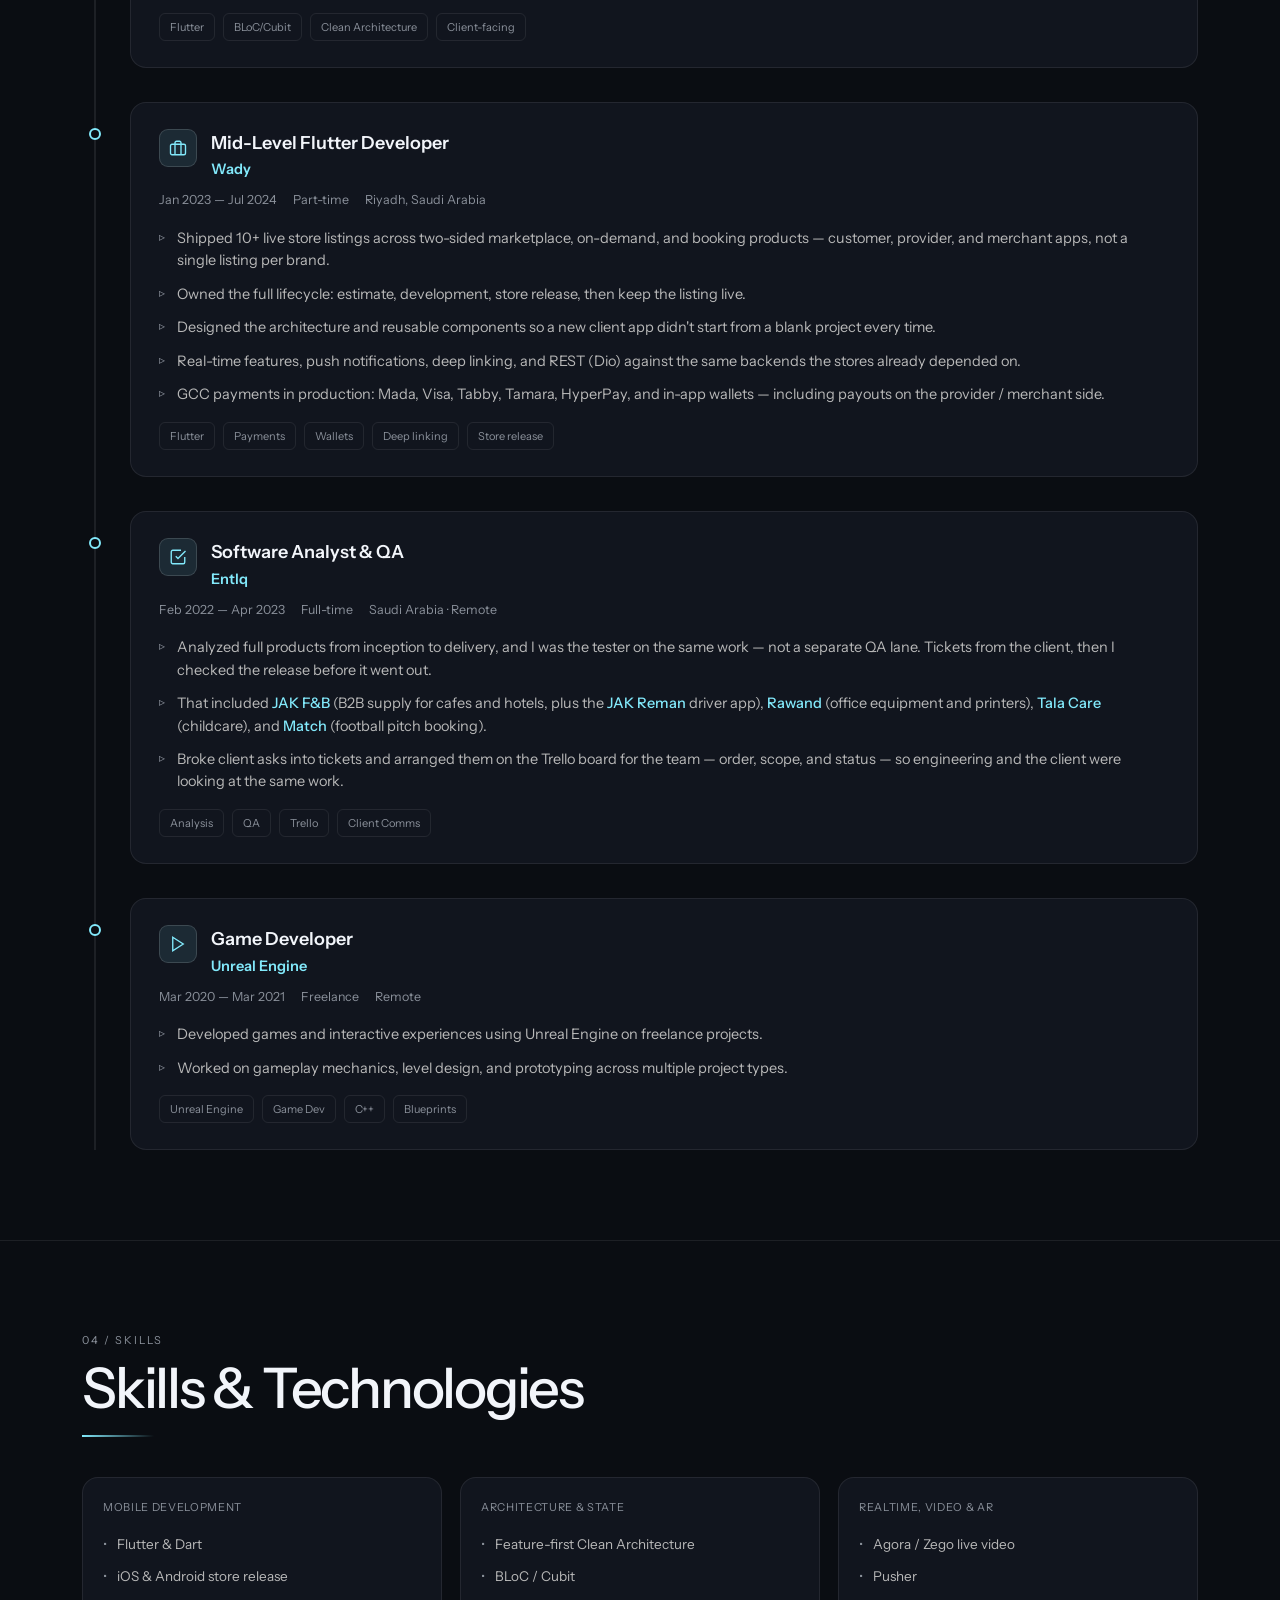
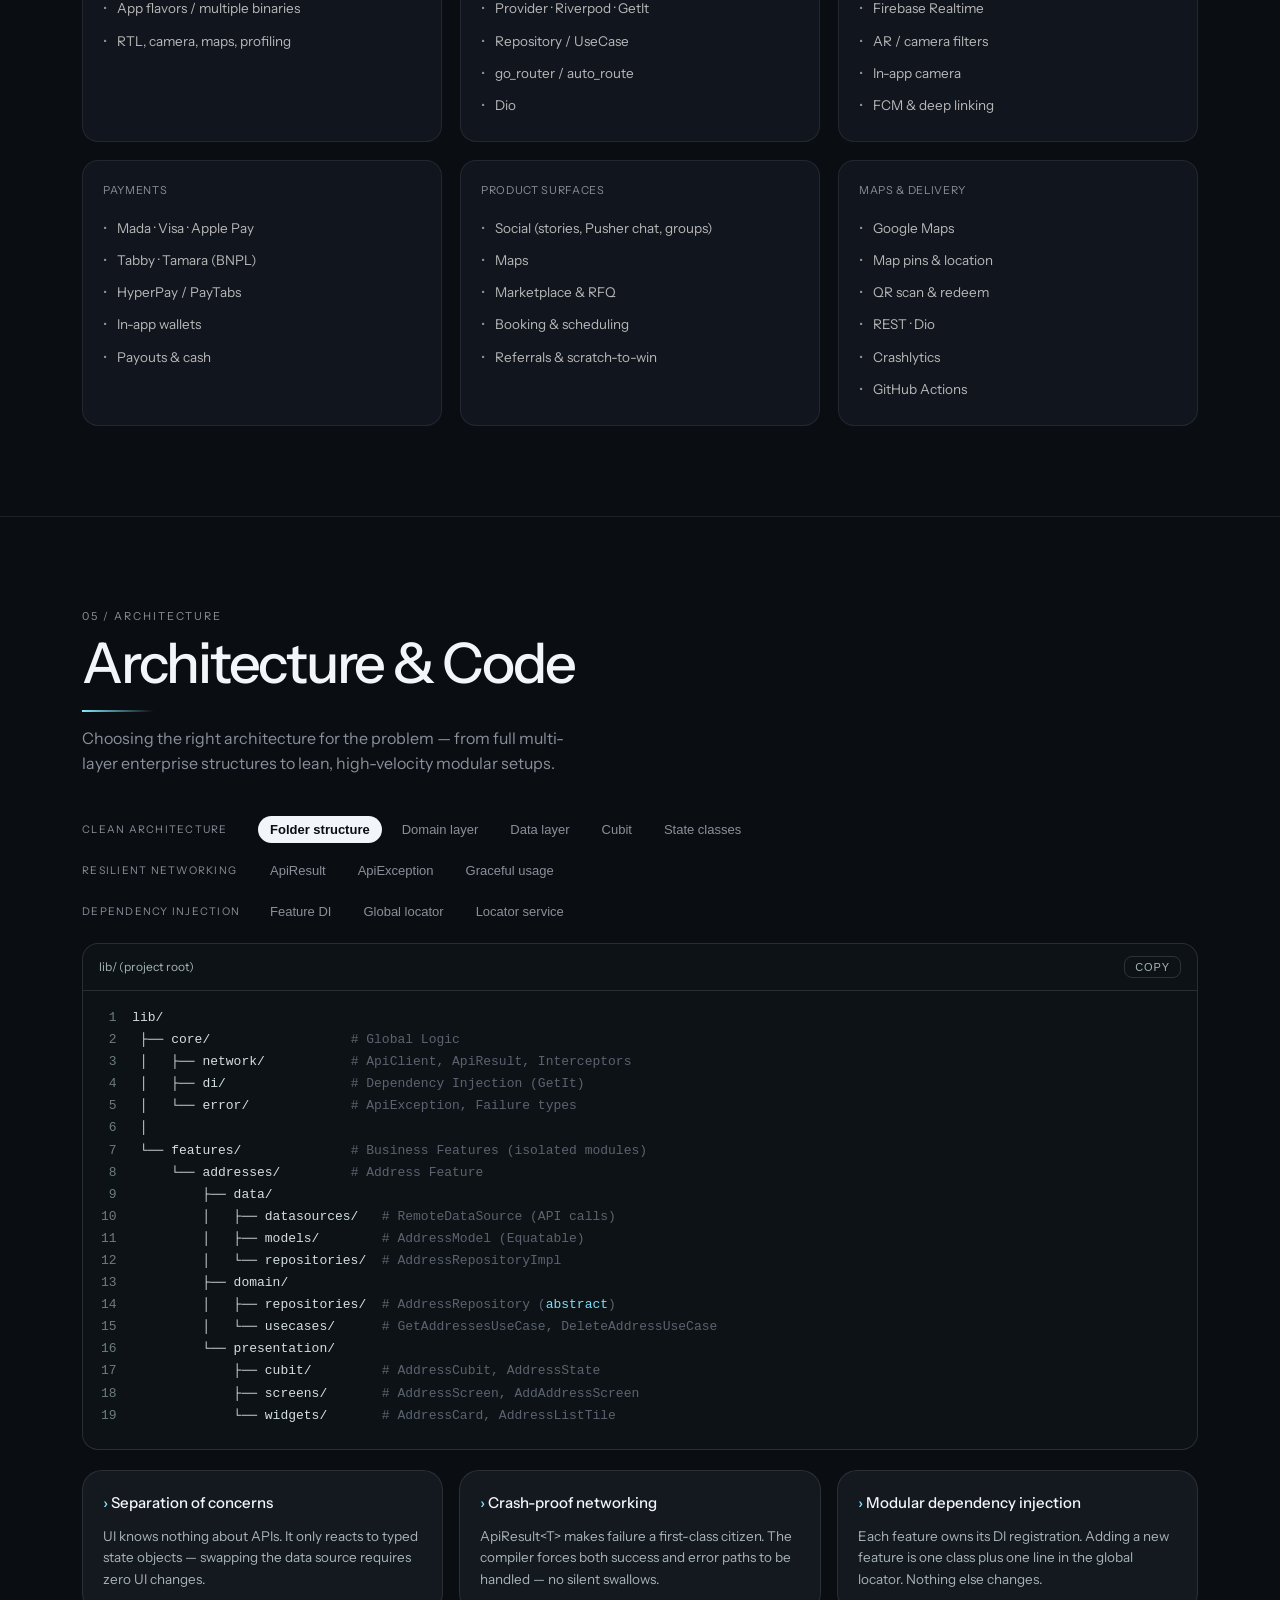
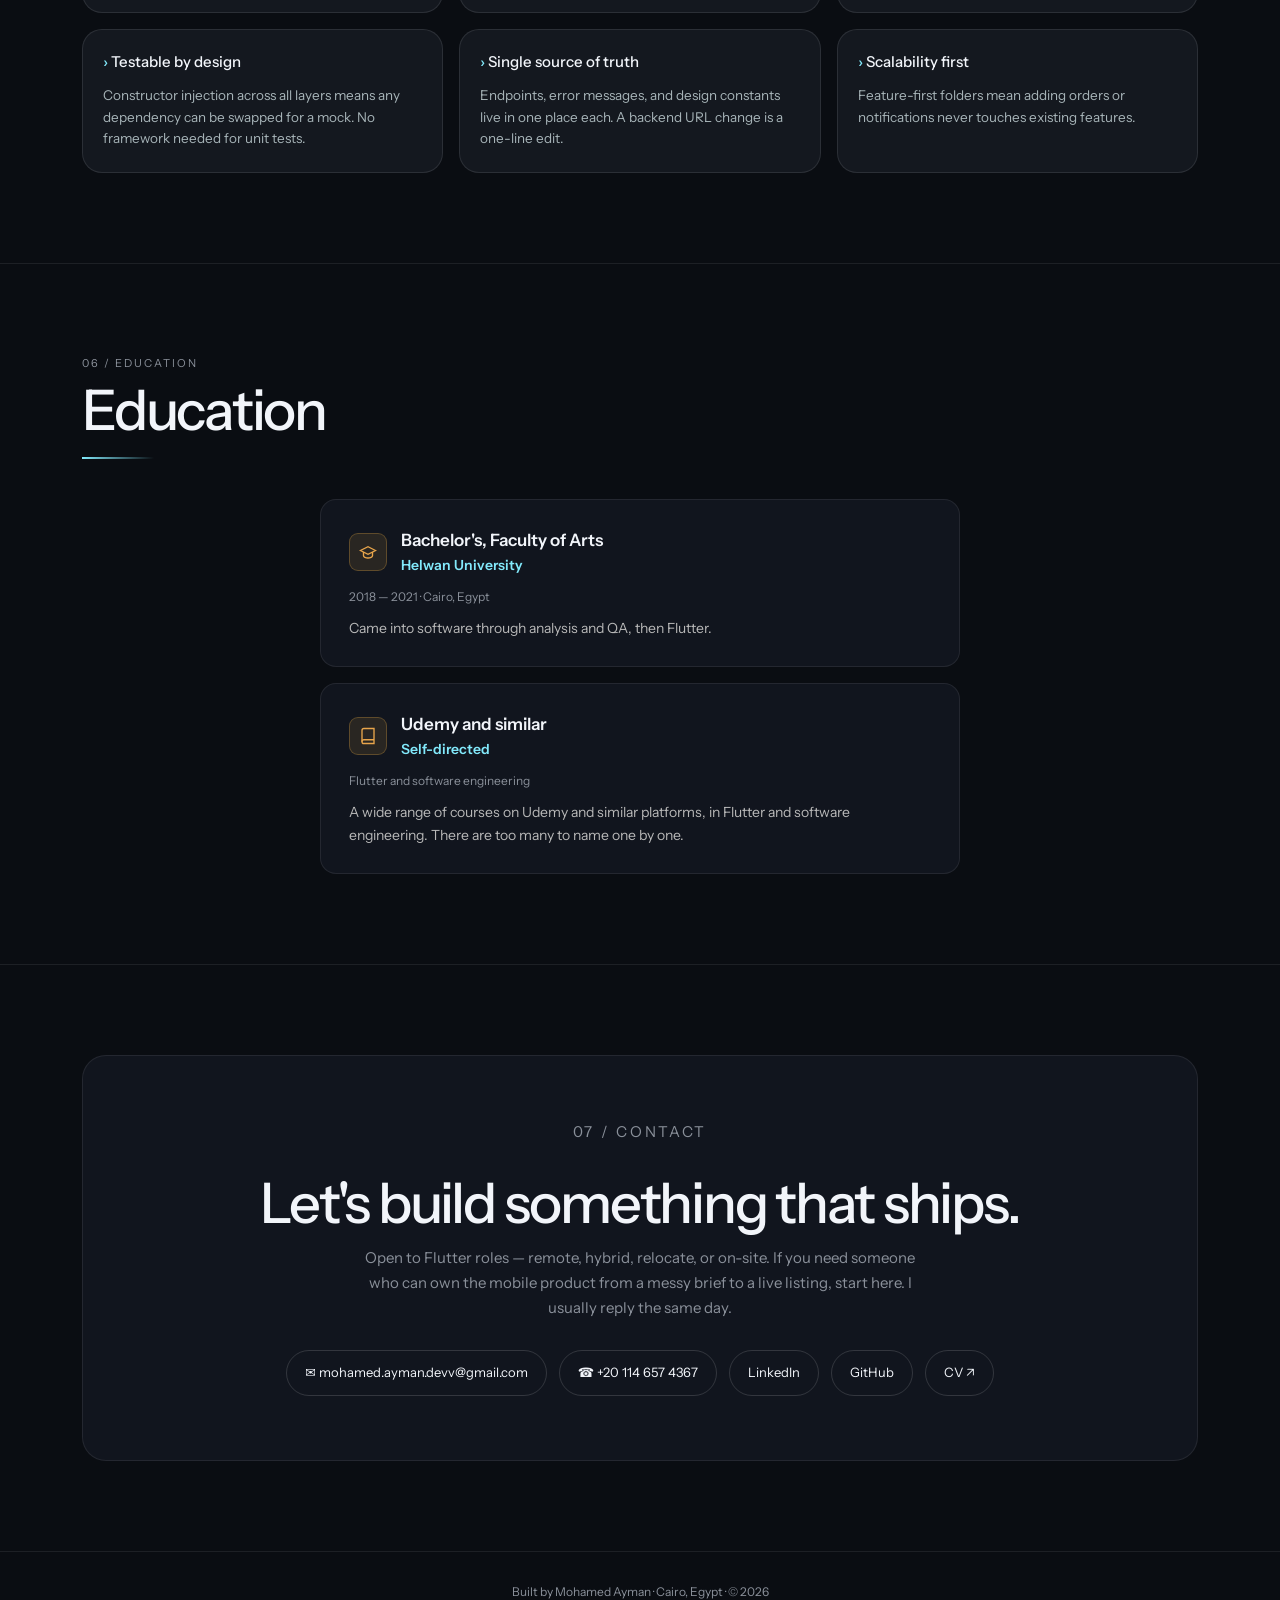
==== commit 3880a293: "Update download counts and ratings from live store analytics (Vero 15.5K, Soapy 5.68K, GTech 1.8K+, " ====
--- a/index.html
+++ b/index.html
@@ -775,7 +775,7 @@
     </div>
     <div class="about-grid">
       <div class="about-body reveal from-left">
-        <p>I'm a Mid-Senior Flutter Developer based in Egypt, with 4 years shipping production iOS and Android apps, and over 5 years in software. Shipped 18+ live store listings and 30K+ downloads across Saudi Arabia and Egypt — owning both customer and provider binaries from discovery to store releases.</p>
+        <p>I'm a Mid-Senior Flutter Developer based in Egypt, with 4 years shipping production iOS and Android apps, and over 5 years in software. Shipped 18+ live store listings and 45K+ downloads across Saudi Arabia and Egypt — owning both customer and provider binaries from discovery to store releases.</p>
         <p>I take a pragmatic, zero-dogma approach to software design: tailoring the architecture to project scale and deadlines. Whether a high-scale product demands full Clean Architecture with BLoC, or a lean MVP thrives on a streamlined two-layer setup with Cubit, Riverpod, or Provider — I choose the right tool for long-term maintainability without needless over-engineering.</p>
         <p>I integrate seamlessly into existing teams and diverse codebases, adapting quickly to established conventions. Having served as the technical point of contact guiding estimates, architectural trade-offs, and delivery for 3-developer teams, I turn complex business requirements — GCC payments (Mada, Apple Pay, Tamara, Tabby), live video, real-time tracking, and maps — into dependable, production-ready software.</p>
         <div class="about-chips">
@@ -789,7 +789,7 @@
           </div>
           <div class="about-chip">
             <svg viewBox="0 0 24 24" fill="none" stroke="currentColor" stroke-width="1.8" stroke-linecap="round"><path d="M12 3v11m0 0l-4-4m4 4l4-4"/><path d="M4 18h16"/></svg>
-            <div><strong>30K+ downloads</strong><span>across store listings</span></div>
+            <div><strong>45K+ downloads</strong><span>across store listings</span></div>
           </div>
           <div class="about-chip">
             <svg viewBox="0 0 24 24" fill="none" stroke="currentColor" stroke-width="1.8"><circle cx="12" cy="12" r="9"/><path d="M3 12h18M12 3a15 15 0 010 18M12 3a15 15 0 000 18"/></svg>
@@ -1155,7 +1155,7 @@
   // falls back to the colored gradient + glyph automatically (onerror).
   const projects = [
     { name:"Vero", roles:"Customer & Provider apps", pc1:"#1c1612", pc2:"#2a2118",
-      stat:"14.2K iOS · 1,000+ Android",
+      stat:"15.5K iOS · 1,000+ Android",
       desc:"Book a car wash or an AC wash — or gift the visit. Packages and wallet/Mada checkout; providers run a stepper with before/after photos.",
       tags:["Wallet / Mada","Gift flow","Job stepper","Maps"],
       links:[
@@ -1173,7 +1173,7 @@
       ],
       glyph:'<path d="M4 15c0-5 3.5-9 8-9s8 4 8 9" stroke="white" stroke-width="1.6" fill="none" stroke-linecap="round"/><circle cx="8" cy="17" r="1.5" fill="white"/><circle cx="16" cy="17" r="1.5" fill="white"/>' },
     { name:"GTech", roles:"Customer & Merchant apps", pc1:"#1a1a1a", pc2:"#262626",
-      stat:"Quote-to-order marketplace",
+      stat:"1.8K+ iOS · 500+ Android · RFQ marketplace",
       desc:"Owners request parts by photo and spec. Merchants bid per item — availability, VAT, delivery — then fulfill pickup or courier, with in-app chat on Pusher. Marketing deep links open an order or a store, depending on the campaign.",
       tags:["Photo RFQ","Per-item bids","Pusher","Deep links"],
       links:[
@@ -1209,7 +1209,7 @@
       ],
       glyph:'<path d="M12 3l7 4v10l-7 4-7-4V7l7-4z" stroke="white" stroke-width="1.6" fill="none"/><path d="M12 8v8M8.5 10v4M15.5 10v4" stroke="white" stroke-width="1.6" stroke-linecap="round"/>' },
     { name:"Captainz", roles:"Customer & Rider apps", pc1:"#3d2412", pc2:"#5a3419",
-      stat:"12K+ iOS · 10K+ Android · 5.0★ (164 reviews)",
+      stat:"12K+ iOS · 10K+ Android · 4.4★ (227 reviews)",
       desc:"Book a wash at a saved pin or buy a package. Pay from wallet or Mada, add extras, and redeem partner vouchers — riders take jobs on the map and climb a points board. Share the app: when enough people install through your link and complete a first order, you get a gift. Deep links carry the invite.",
       tags:["Referrals","Deep links","Maps","Wallet"],
       links:[
@@ -1232,7 +1232,7 @@
       ],
       glyph:'<path d="M12 3l2 6h6l-5 4 2 6-5-4-5 4 2-6-5-4h6z" fill="white"/>' },
     { name:"Soapy", roles:"Customer & Captain apps", pc1:"#1c1612", pc2:"#2a2118",
-      stat:"5.32K iOS · 500+ Android",
+      stat:"5.68K iOS · 500+ Android",
       desc:"Book a wash or a named package with extras included. Pay by Tabby, Mada, or wallet — captains run jobs from a date-filtered earnings dashboard.",
       tags:["Tabby","Wallet","Packages","Earnings"],
       links:[
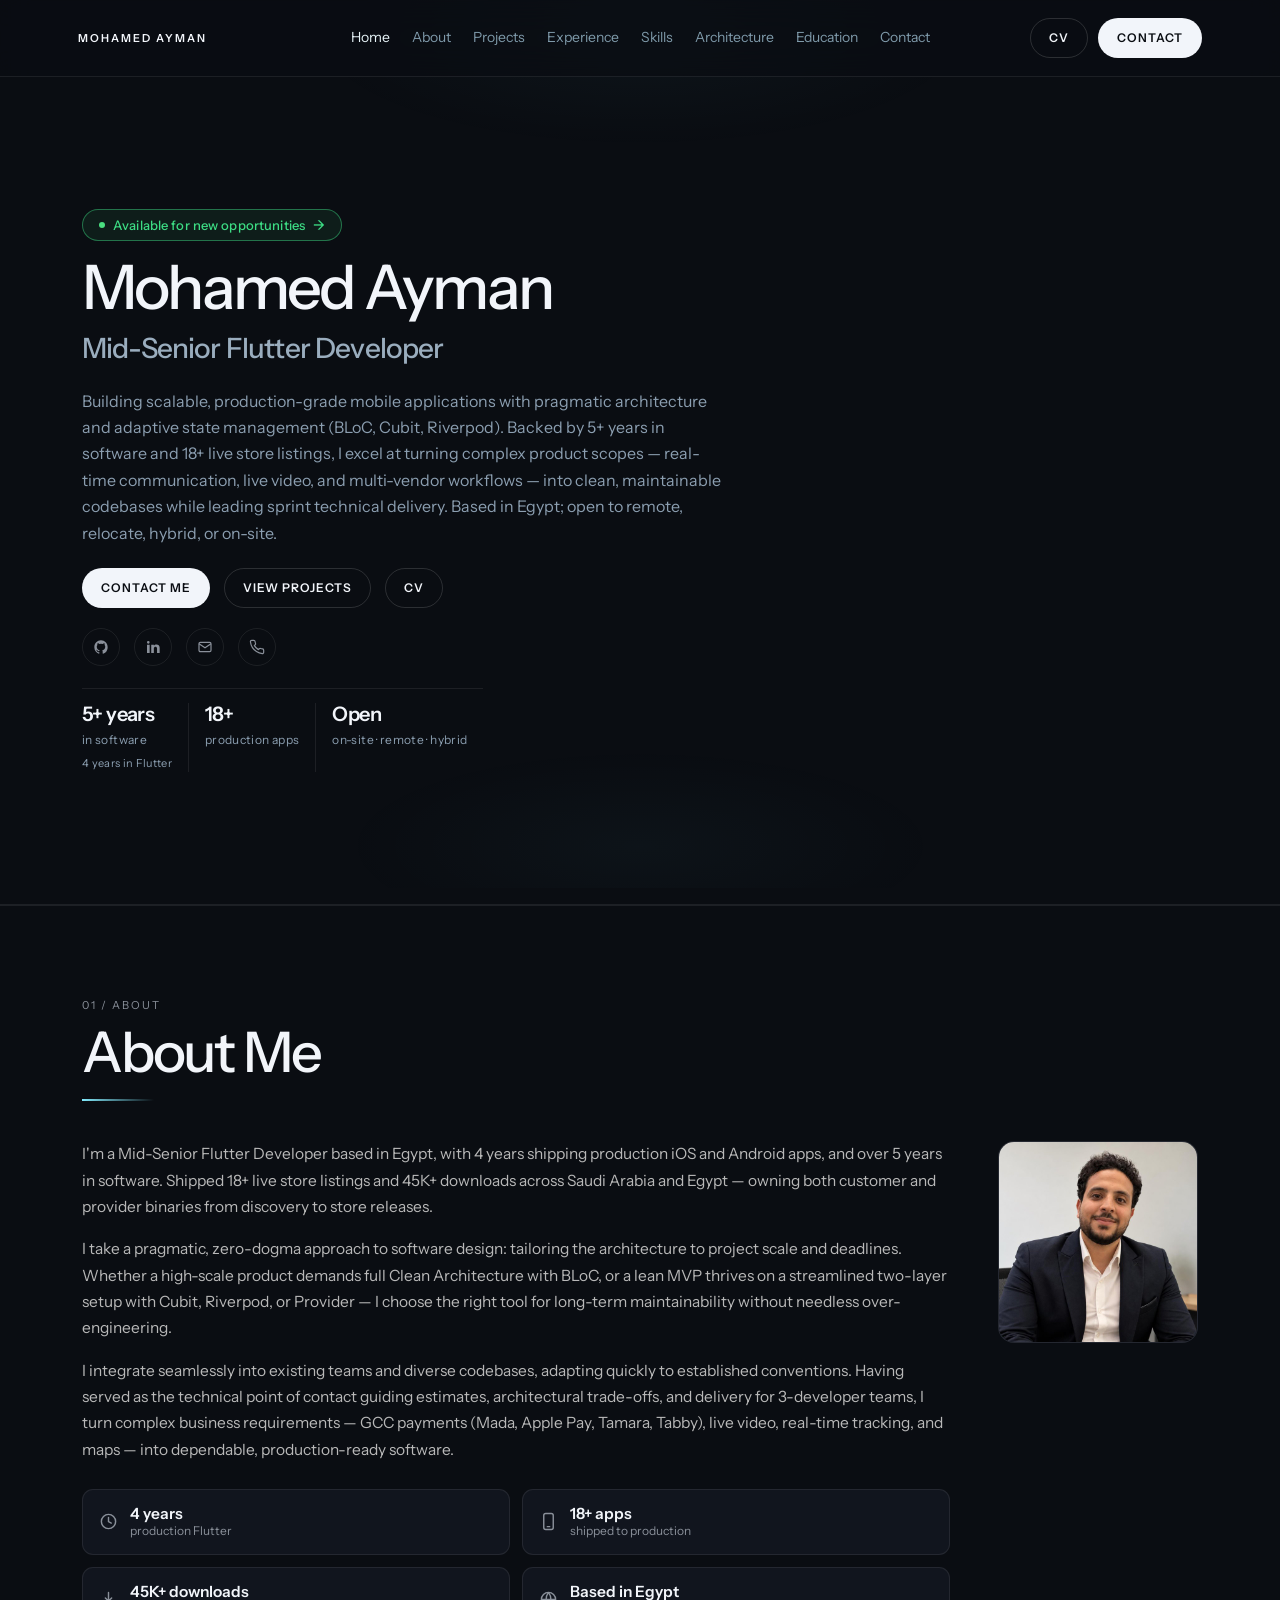
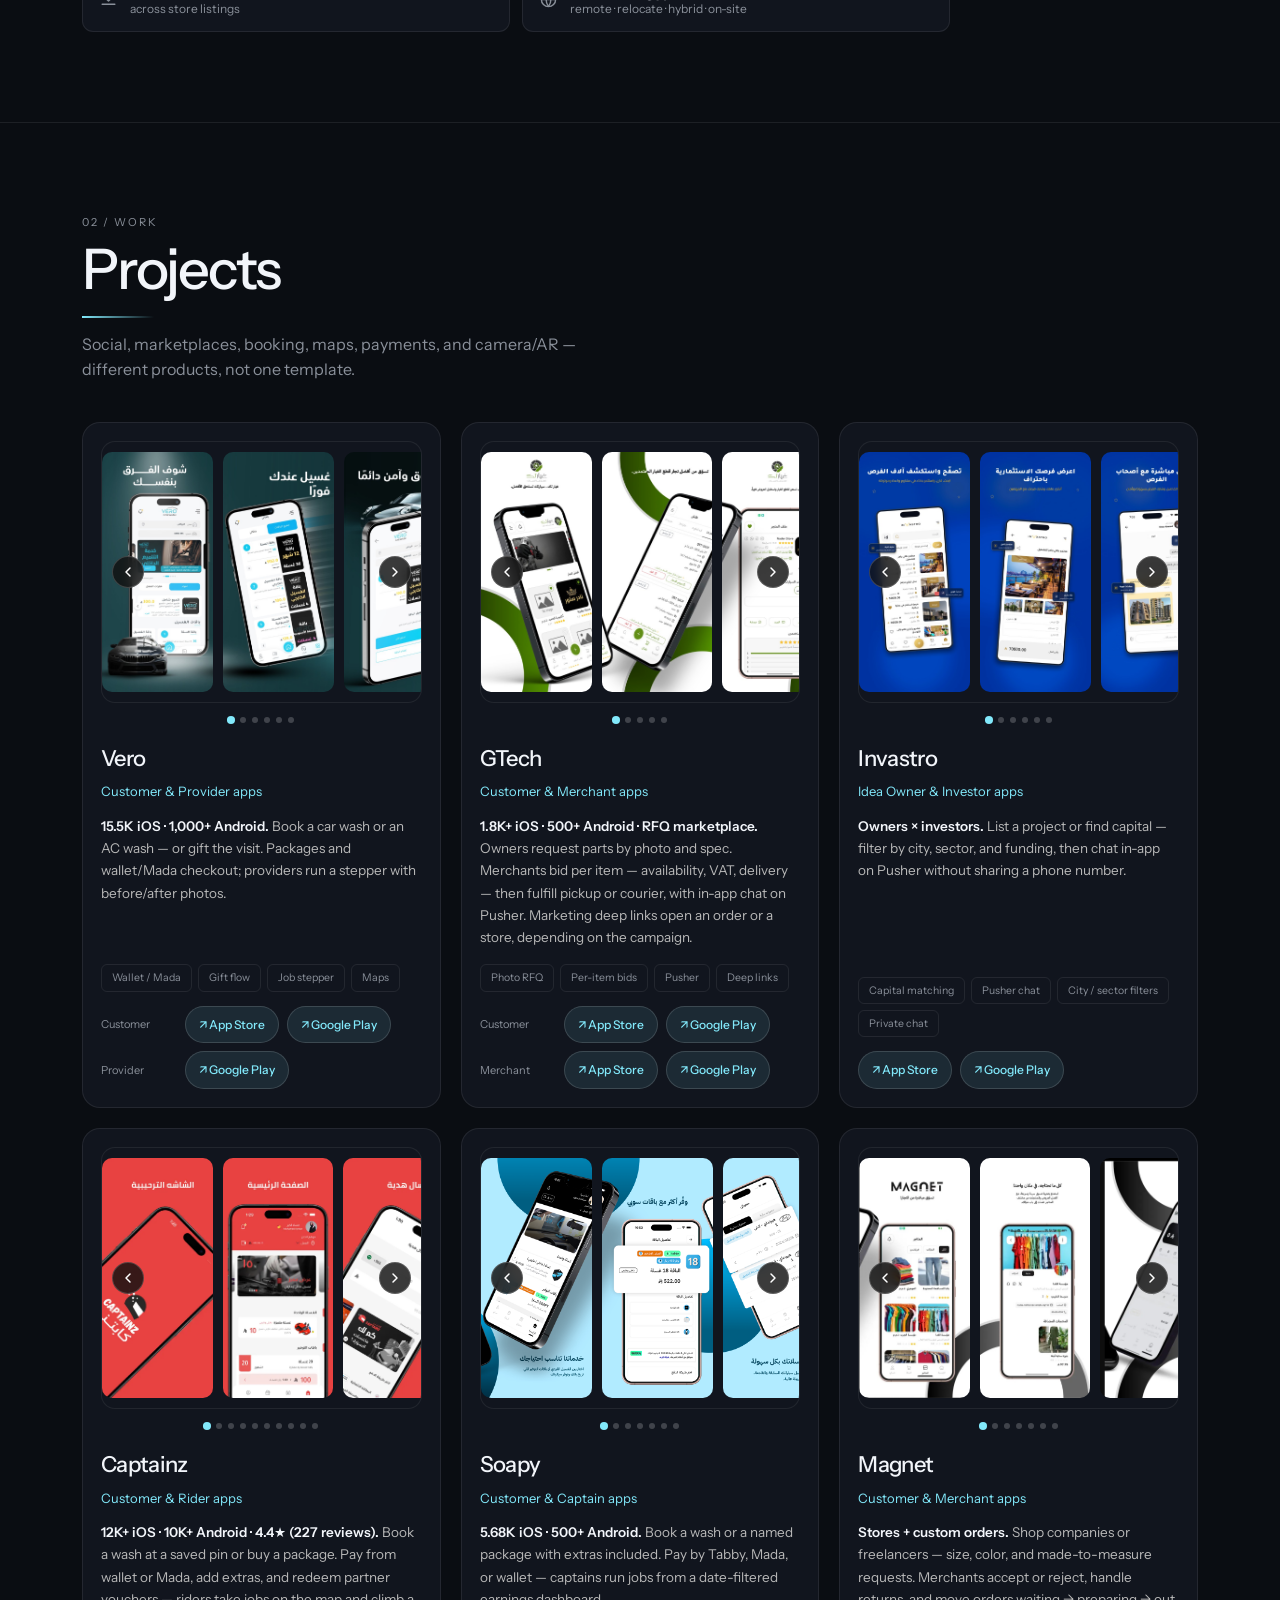
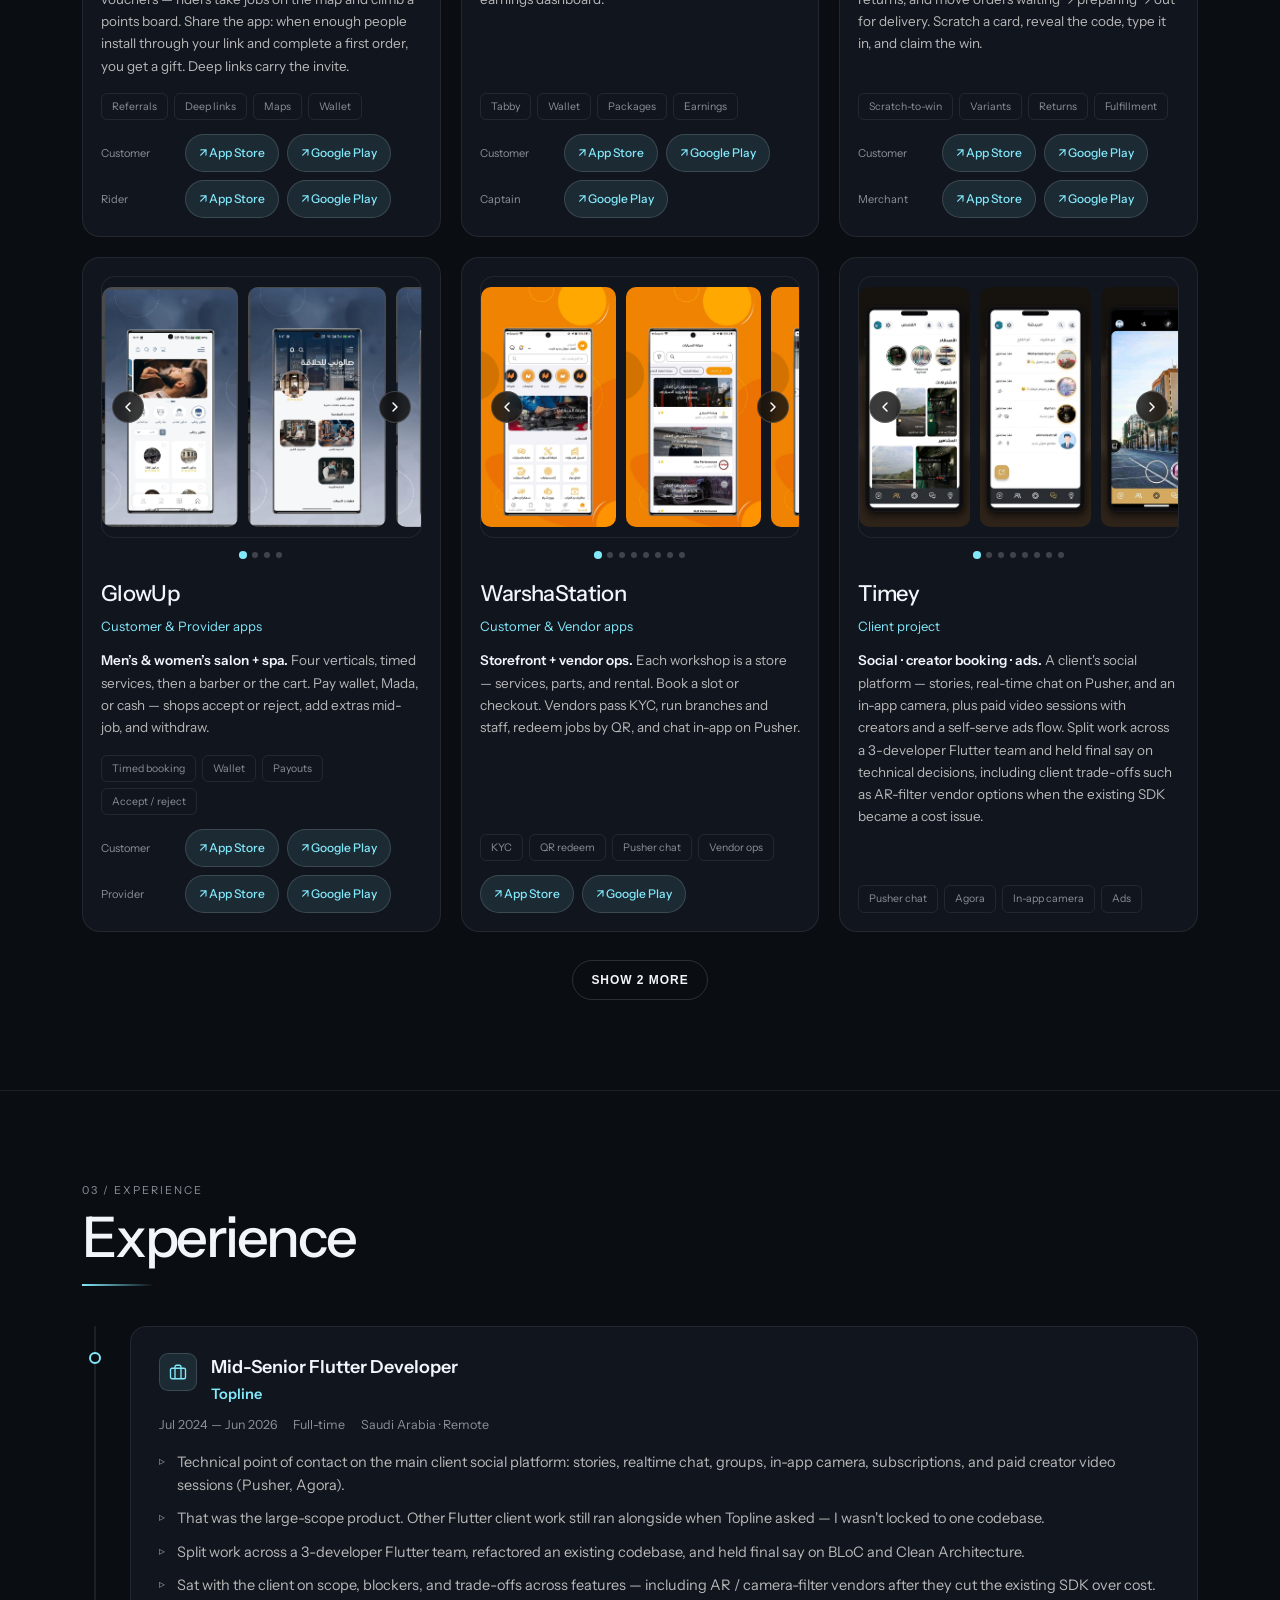
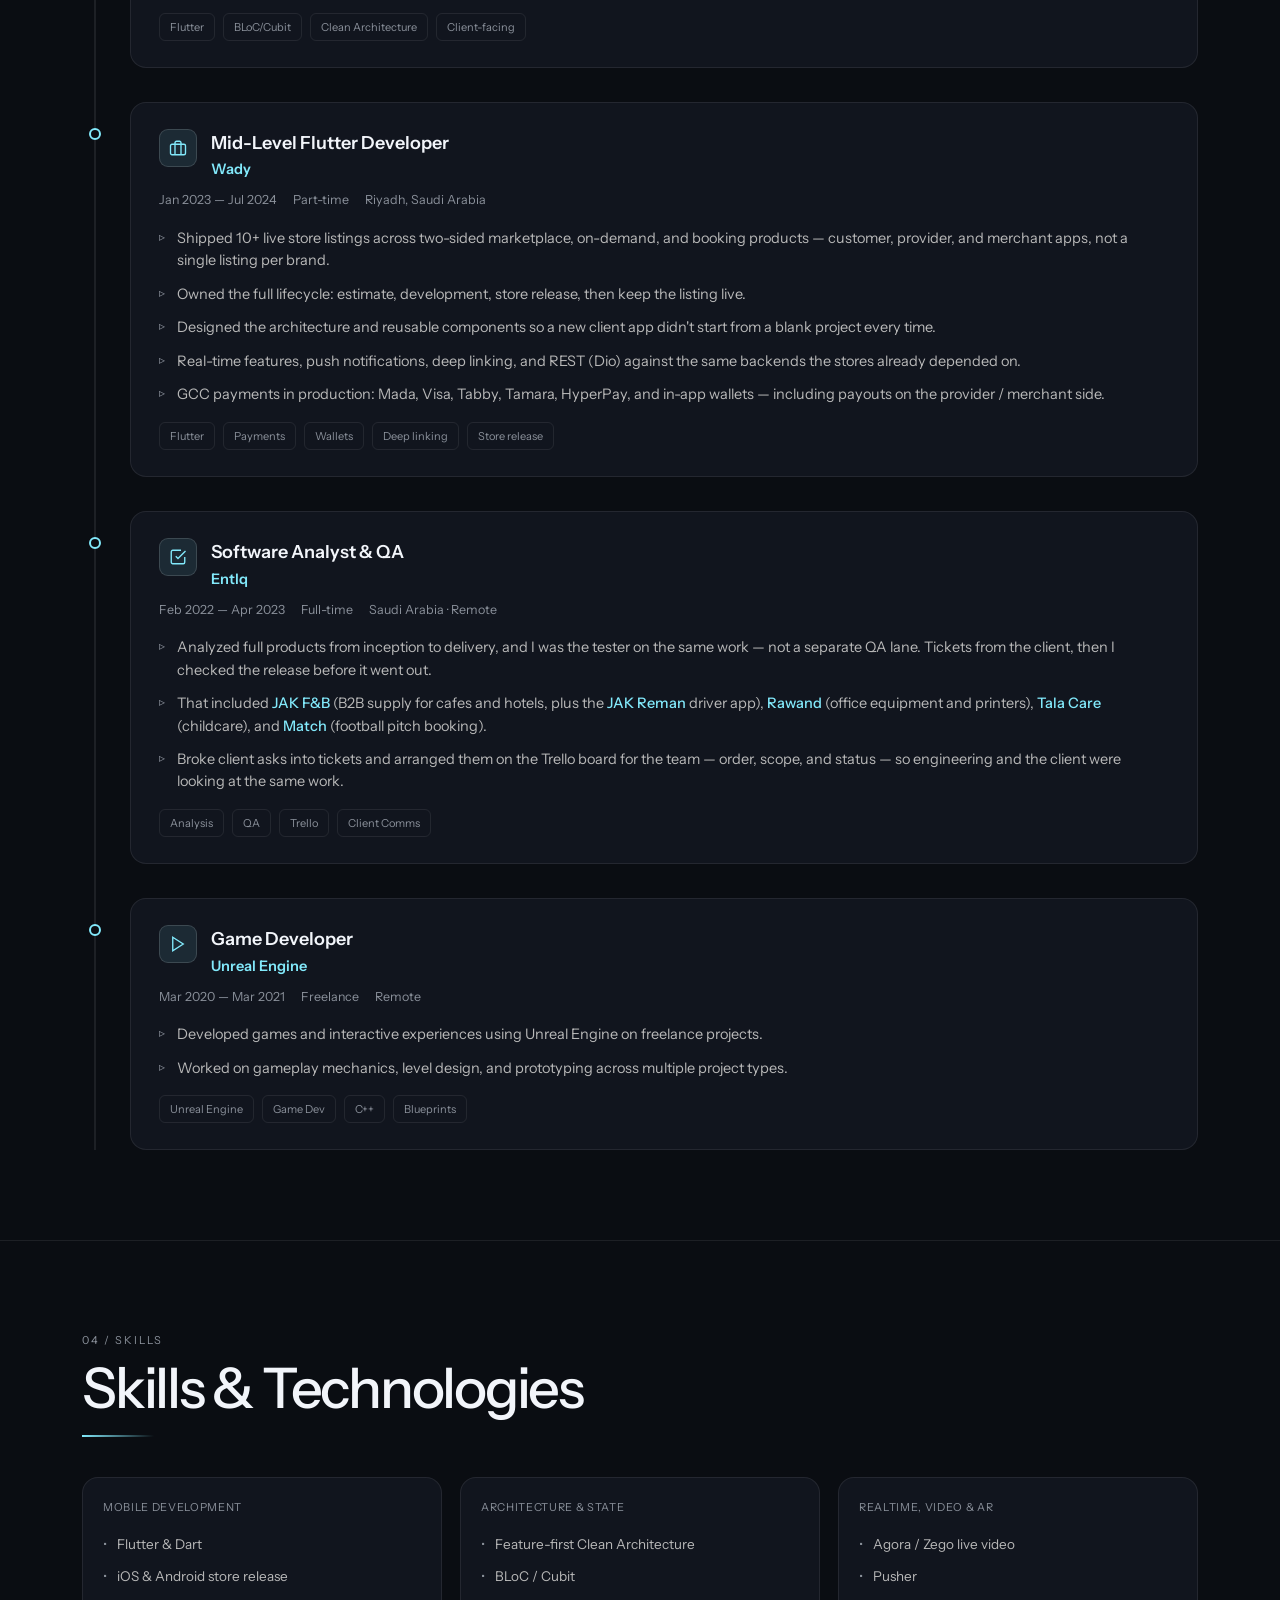
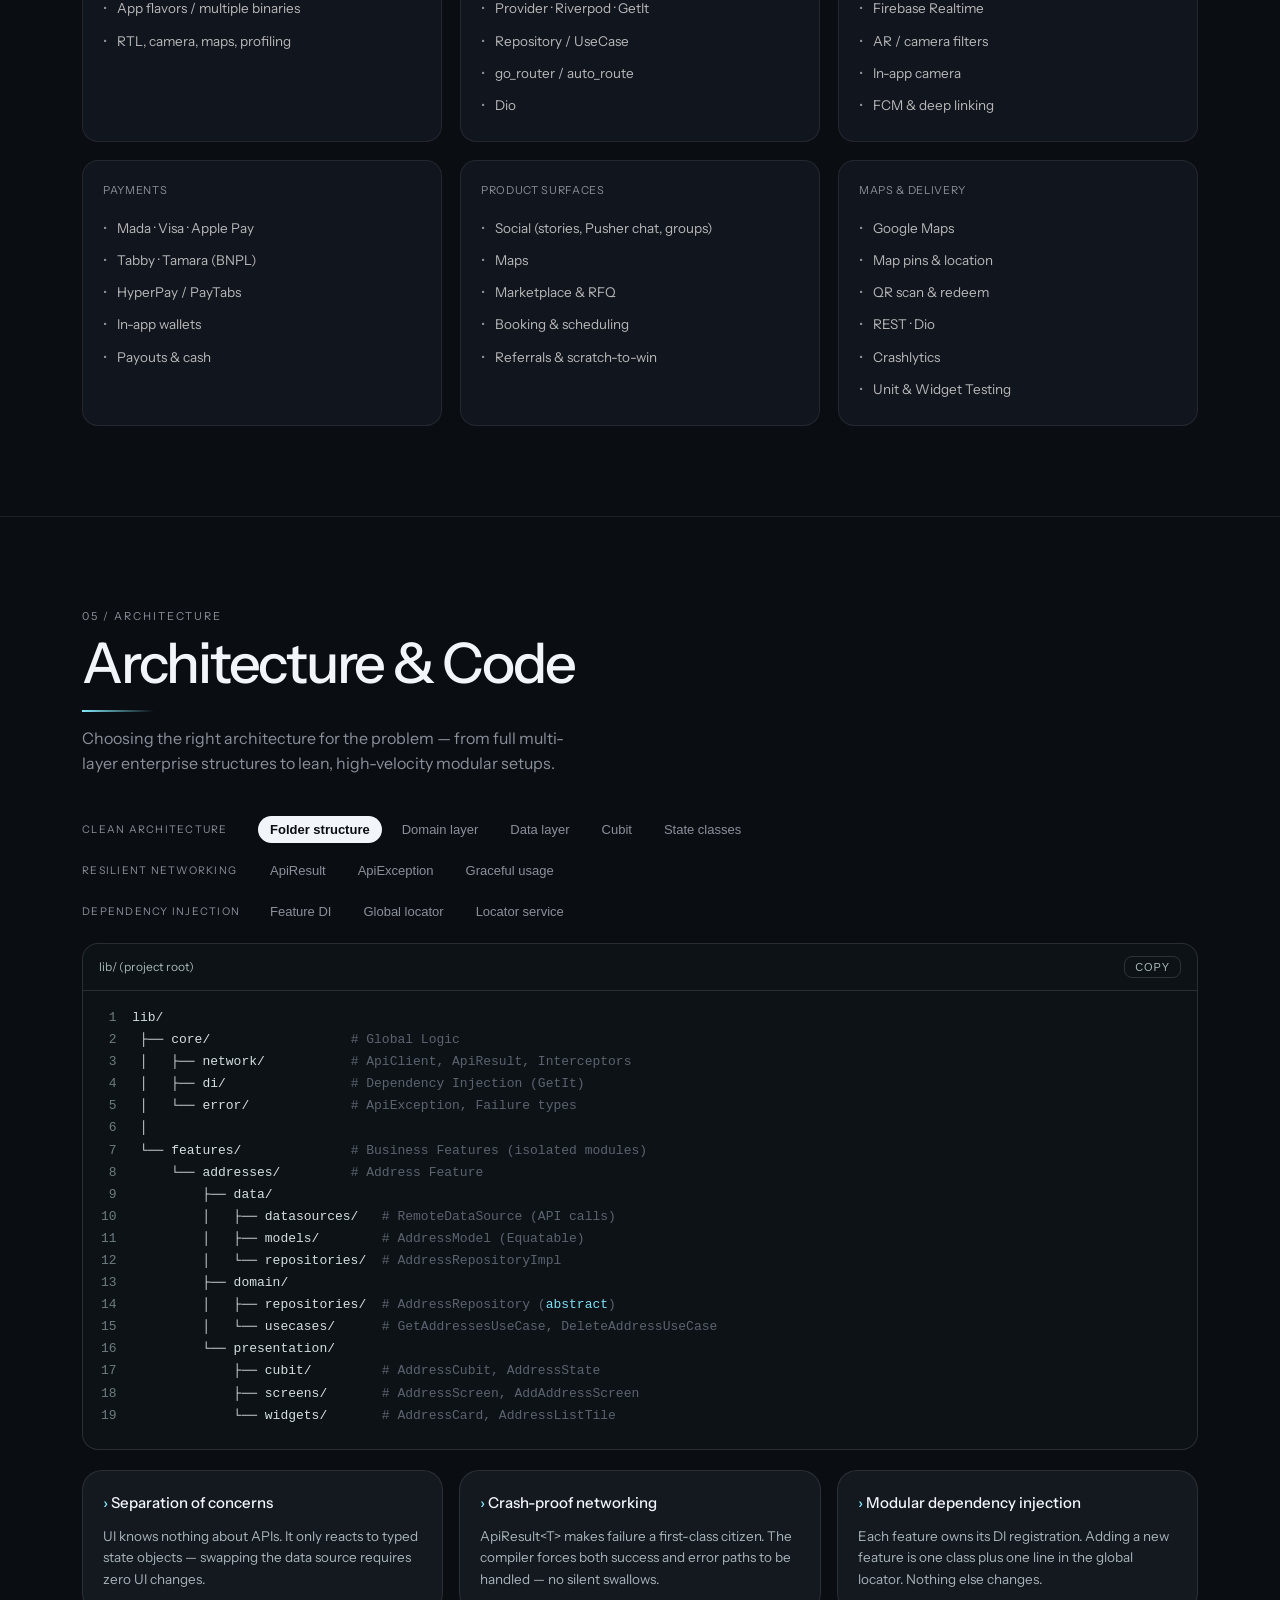
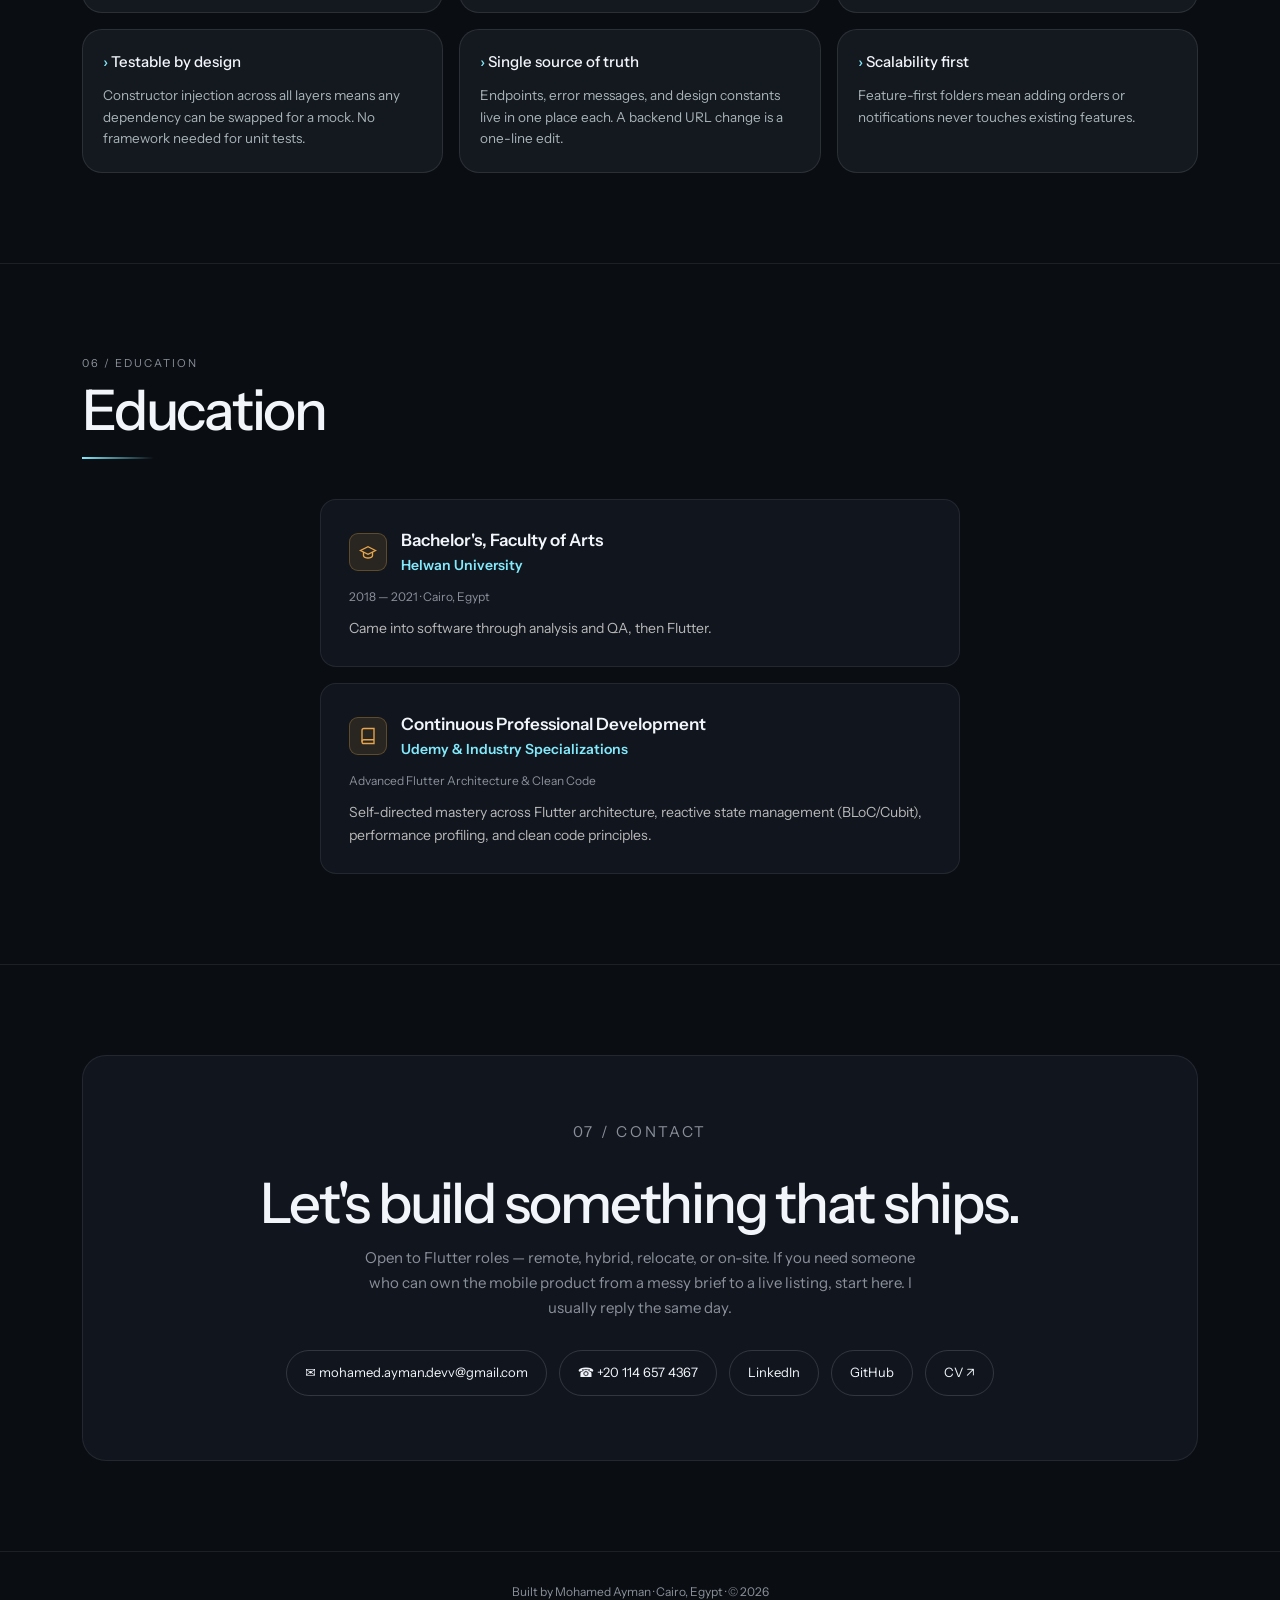
==== commit 5e6e2841: "Enhance CV & portfolio: add Testing & Quality skills, refine continuous education copy" ====
--- a/index.html
+++ b/index.html
@@ -1000,7 +1000,7 @@
           <li>QR scan &amp; redeem</li>
           <li>REST · Dio</li>
           <li>Crashlytics</li>
-          <li>GitHub Actions</li>
+          <li>Unit &amp; Widget Testing</li>
         </ul>
       </div>
     </div>
@@ -1097,12 +1097,12 @@
       <div class="edu-top">
         <div class="edu-icon"><svg viewBox="0 0 24 24" fill="none" stroke="currentColor" stroke-width="1.8"><path d="M4 19.5A2.5 2.5 0 016.5 17H20"/><path d="M6.5 2H20v20H6.5A2.5 2.5 0 014 19.5v-15A2.5 2.5 0 016.5 2z"/></svg></div>
         <div>
-          <div class="edu-degree">Udemy and similar</div>
-          <div class="edu-school">Self-directed</div>
+          <div class="edu-degree">Continuous Professional Development</div>
+          <div class="edu-school">Udemy &amp; Industry Specializations</div>
         </div>
       </div>
-      <div class="edu-meta">Flutter and software engineering</div>
-      <p class="edu-note">A wide range of courses on Udemy and similar platforms, in Flutter and software engineering. There are too many to name one by one.</p>
+      <div class="edu-meta">Advanced Flutter Architecture &amp; Clean Code</div>
+      <p class="edu-note">Self-directed mastery across Flutter architecture, reactive state management (BLoC/Cubit), performance profiling, and clean code principles.</p>
     </div>
     </div>
   </section>
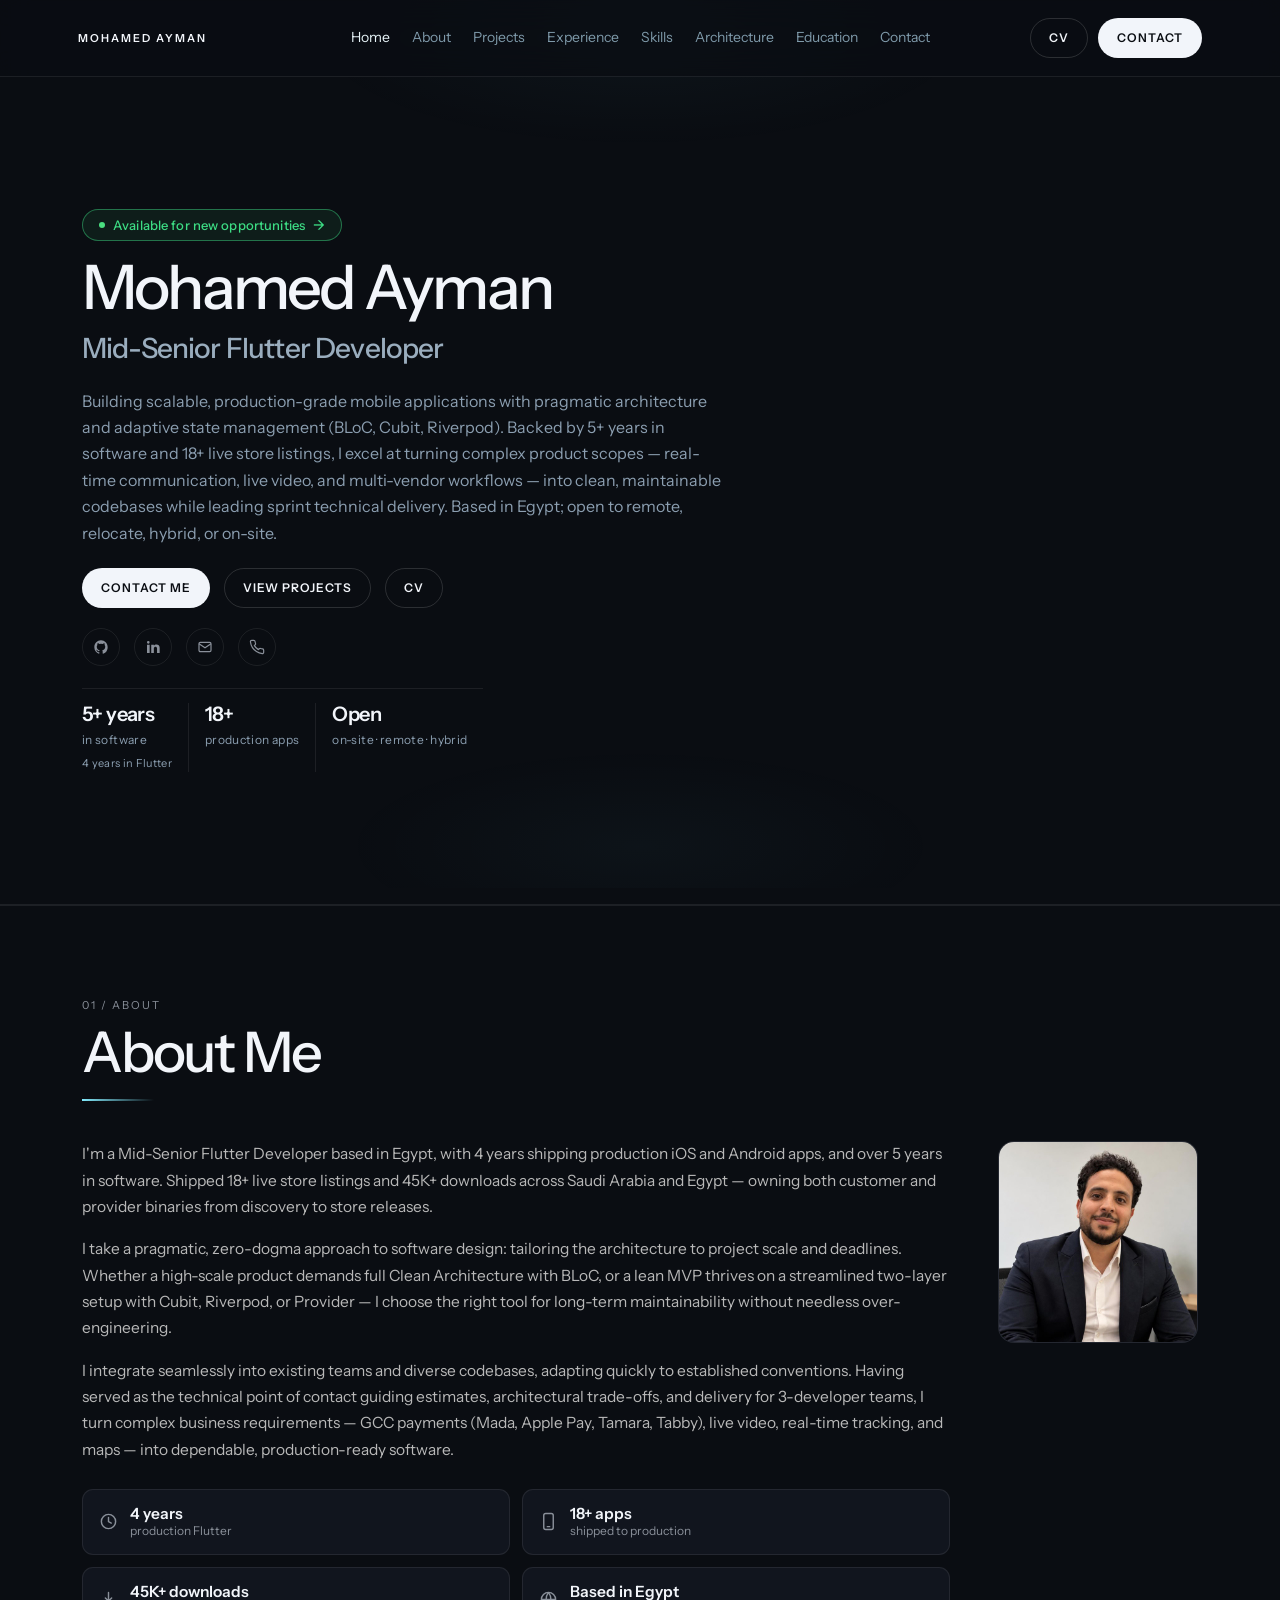
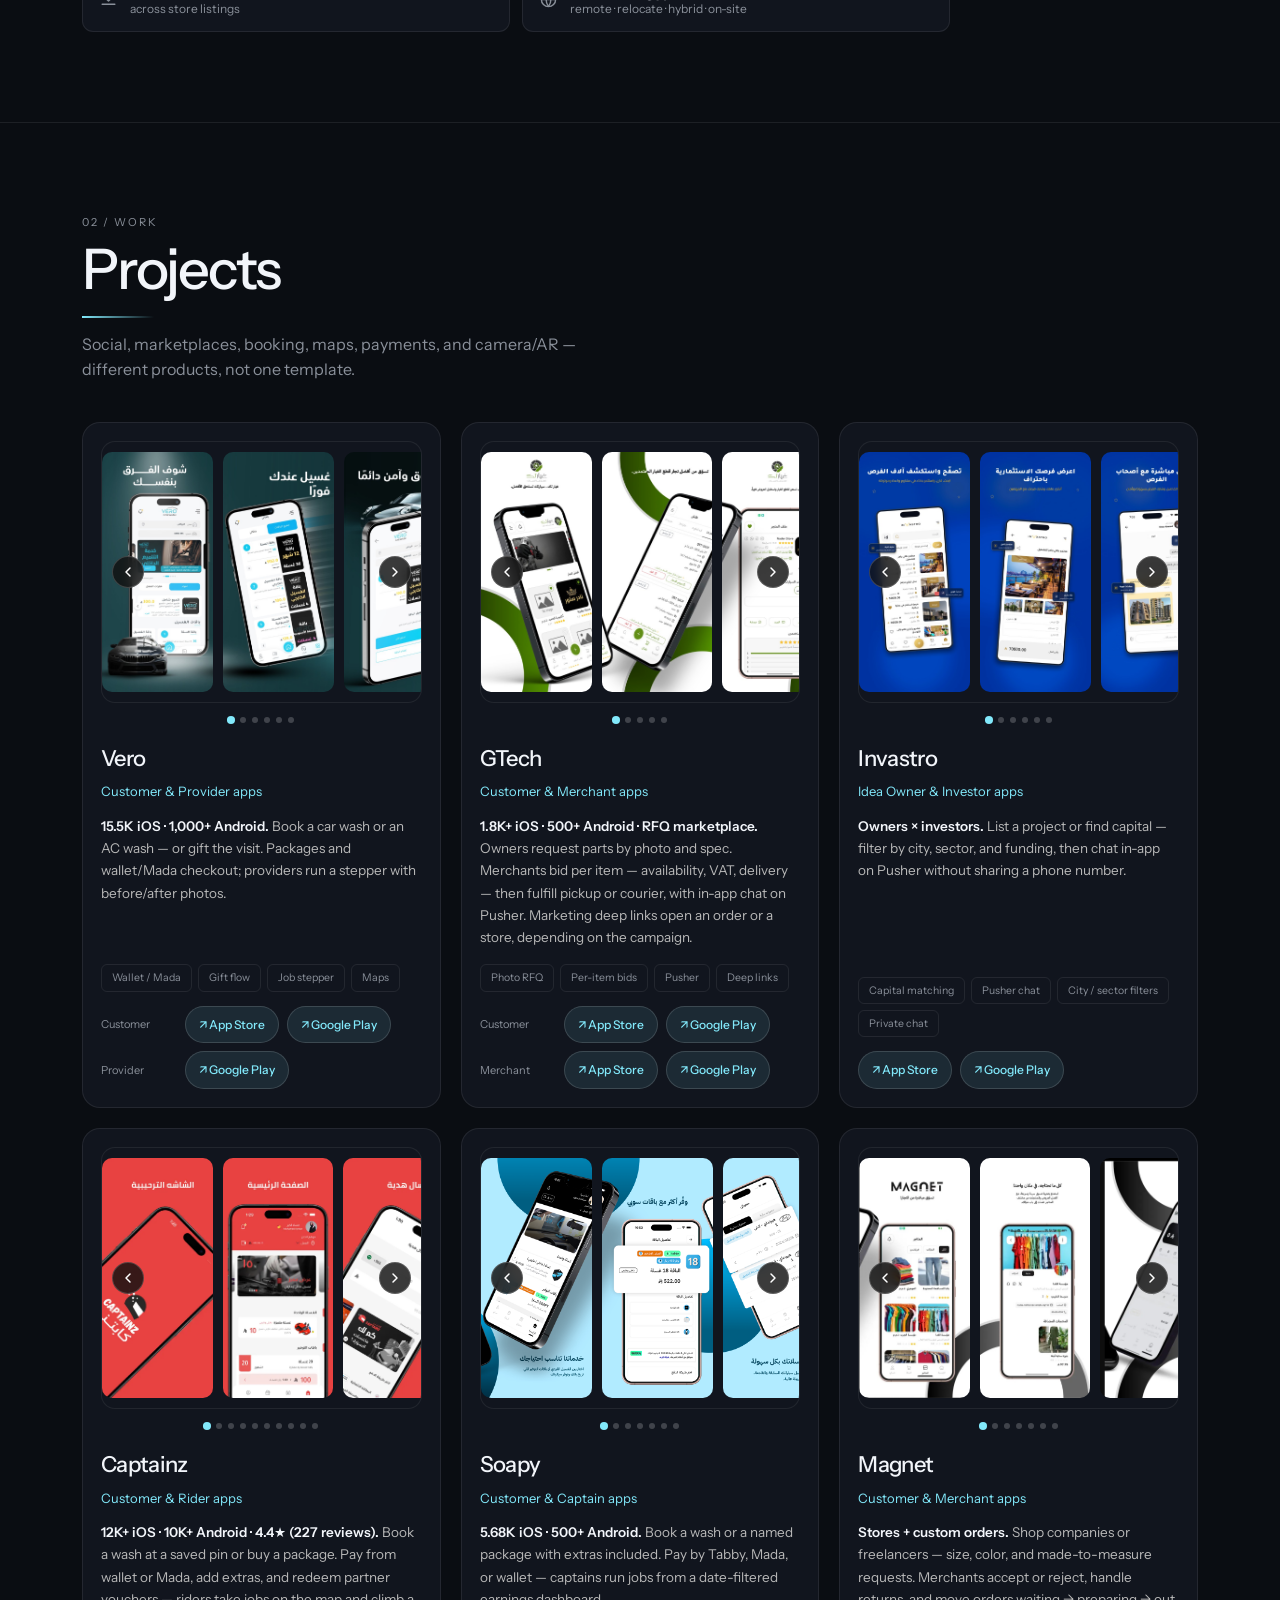
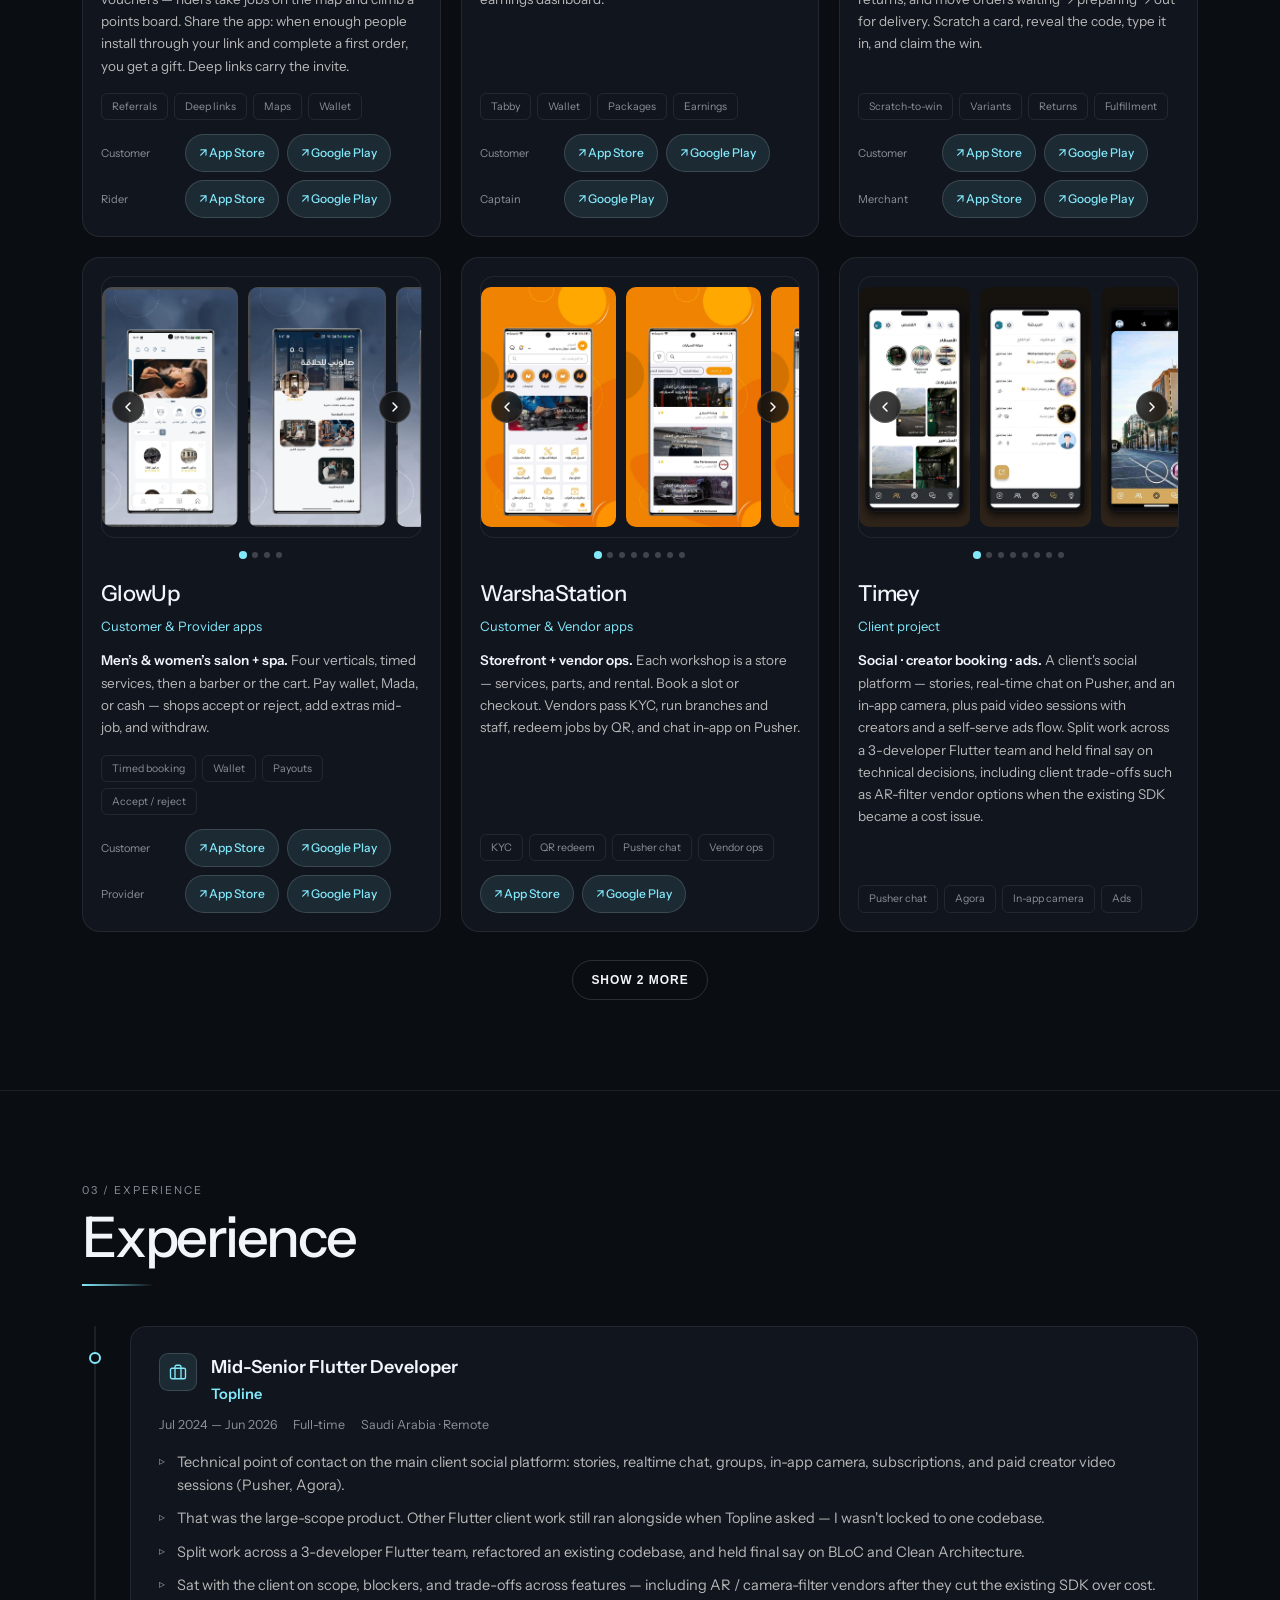
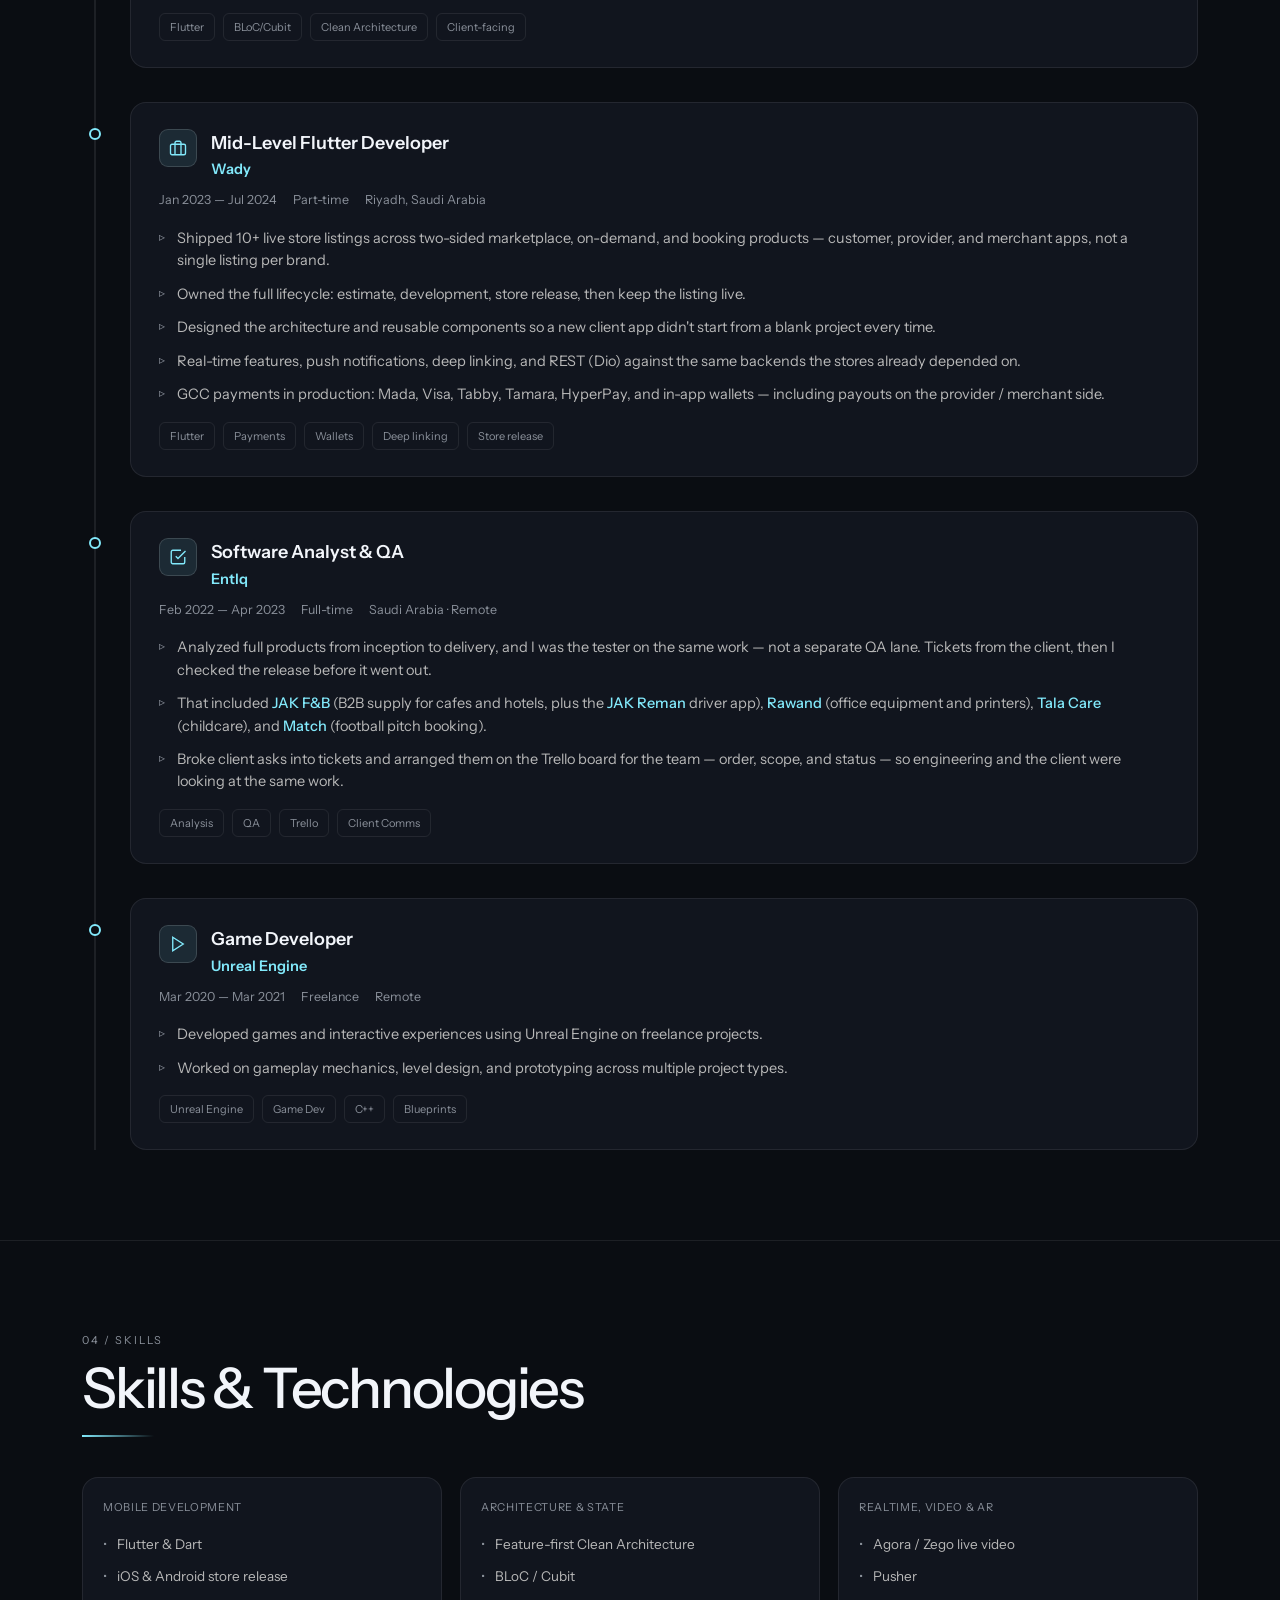
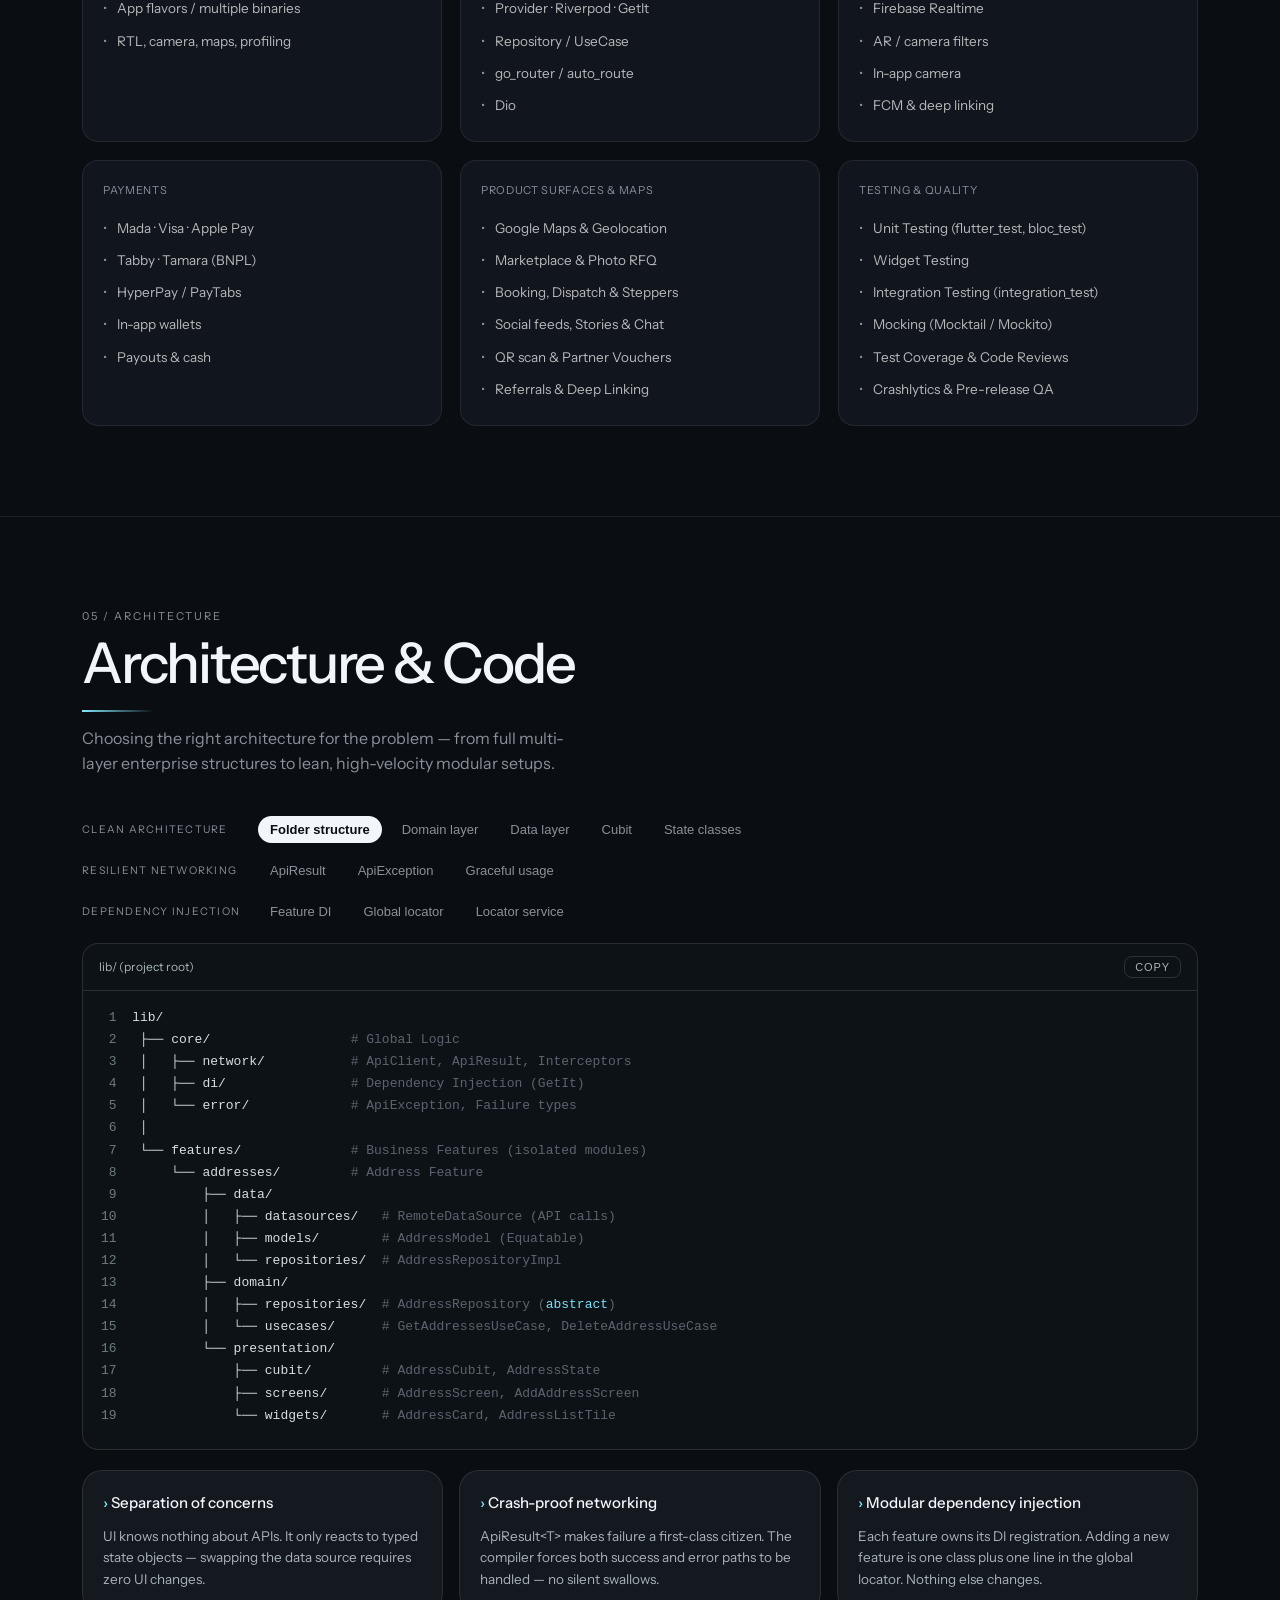
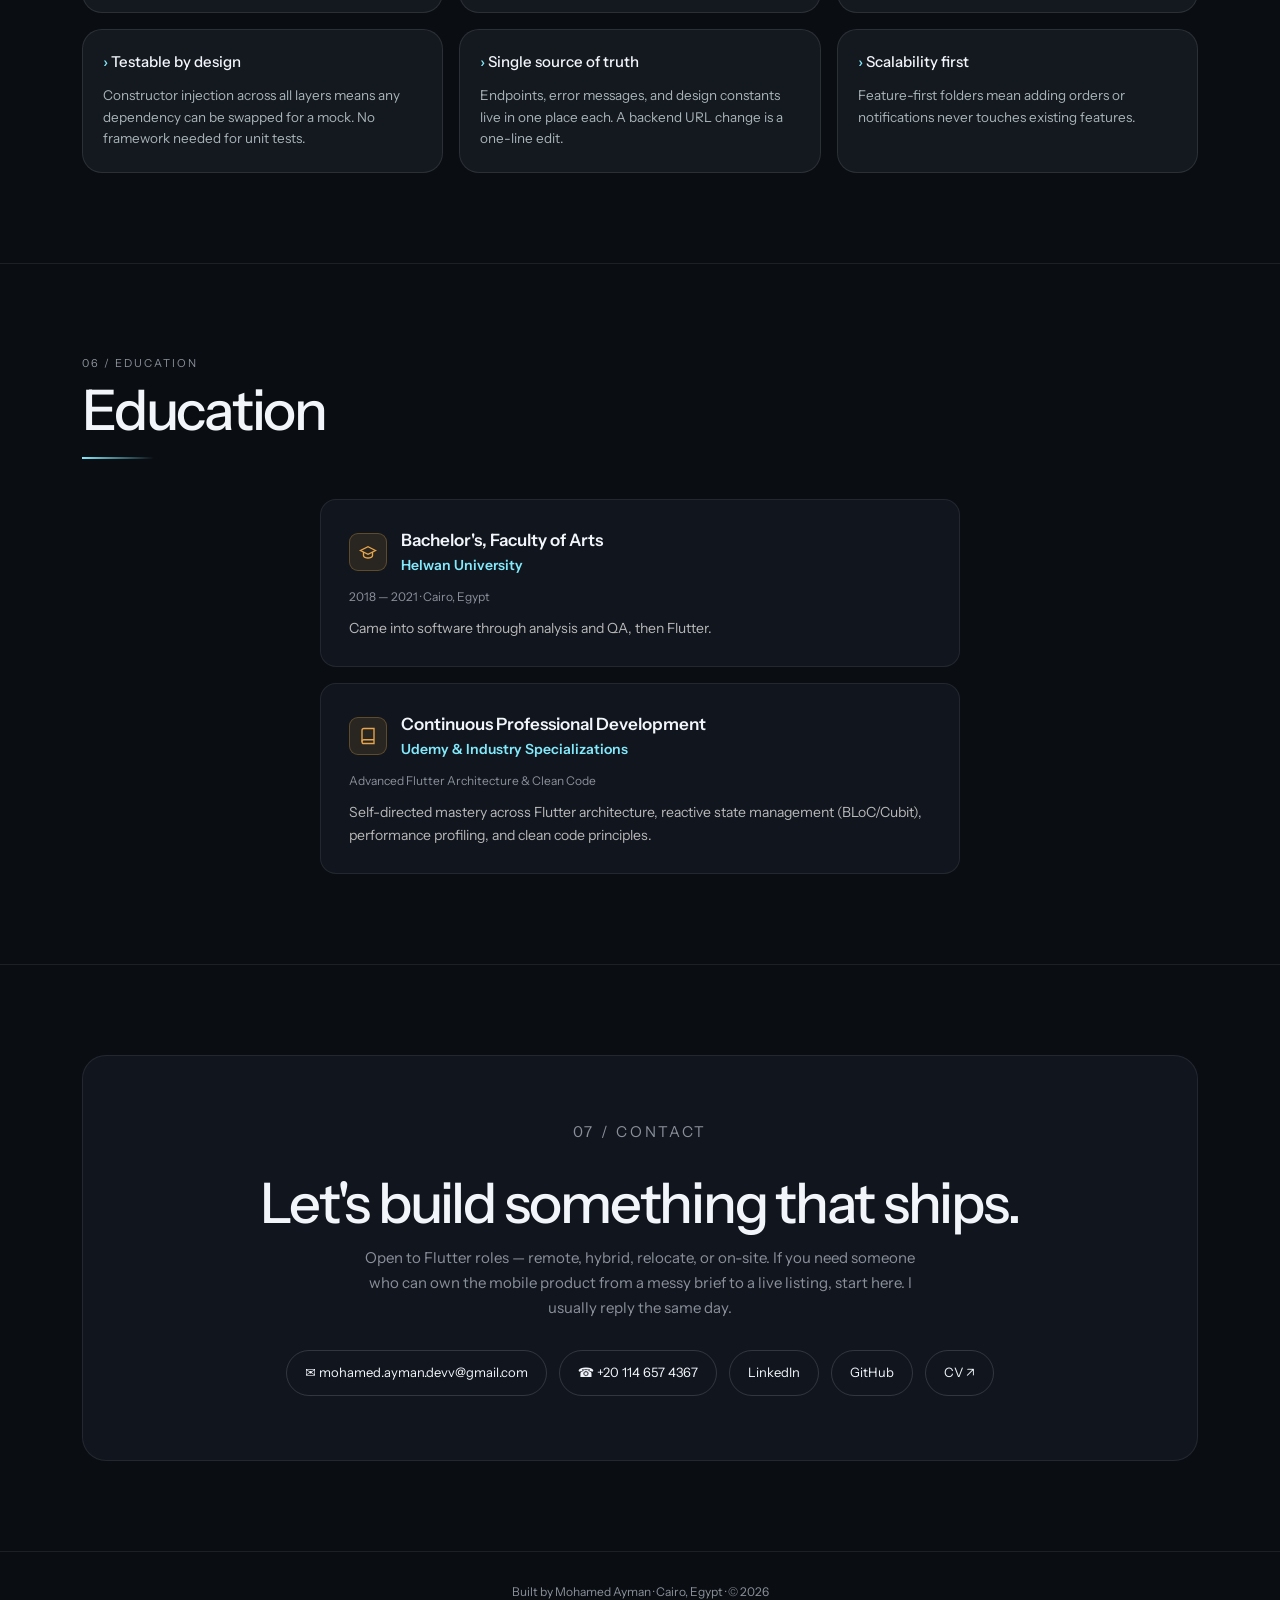
==== commit 933ea8ca: "Expand Testing & Quality skills across CV and portfolio (Unit, Widget, Integration, Mocktail/Mockito" ====
--- a/index.html
+++ b/index.html
@@ -983,24 +983,25 @@
         </ul>
       </div>
       <div class="skill-card">
-        <div class="skill-head">Product Surfaces</div>
+        <div class="skill-head">Product Surfaces &amp; Maps</div>
         <ul>
-          <li>Social (stories, Pusher chat, groups)</li>
-          <li>Maps</li>
-          <li>Marketplace &amp; RFQ</li>
-          <li>Booking &amp; scheduling</li>
-          <li>Referrals &amp; scratch-to-win</li>
+          <li>Google Maps &amp; Geolocation</li>
+          <li>Marketplace &amp; Photo RFQ</li>
+          <li>Booking, Dispatch &amp; Steppers</li>
+          <li>Social feeds, Stories &amp; Chat</li>
+          <li>QR scan &amp; Partner Vouchers</li>
+          <li>Referrals &amp; Deep Linking</li>
         </ul>
       </div>
       <div class="skill-card">
-        <div class="skill-head">Maps &amp; Delivery</div>
+        <div class="skill-head">Testing &amp; Quality</div>
         <ul>
-          <li>Google Maps</li>
-          <li>Map pins &amp; location</li>
-          <li>QR scan &amp; redeem</li>
-          <li>REST · Dio</li>
-          <li>Crashlytics</li>
-          <li>Unit &amp; Widget Testing</li>
+          <li>Unit Testing (flutter_test, bloc_test)</li>
+          <li>Widget Testing</li>
+          <li>Integration Testing (integration_test)</li>
+          <li>Mocking (Mocktail / Mockito)</li>
+          <li>Test Coverage &amp; Code Reviews</li>
+          <li>Crashlytics &amp; Pre-release QA</li>
         </ul>
       </div>
     </div>
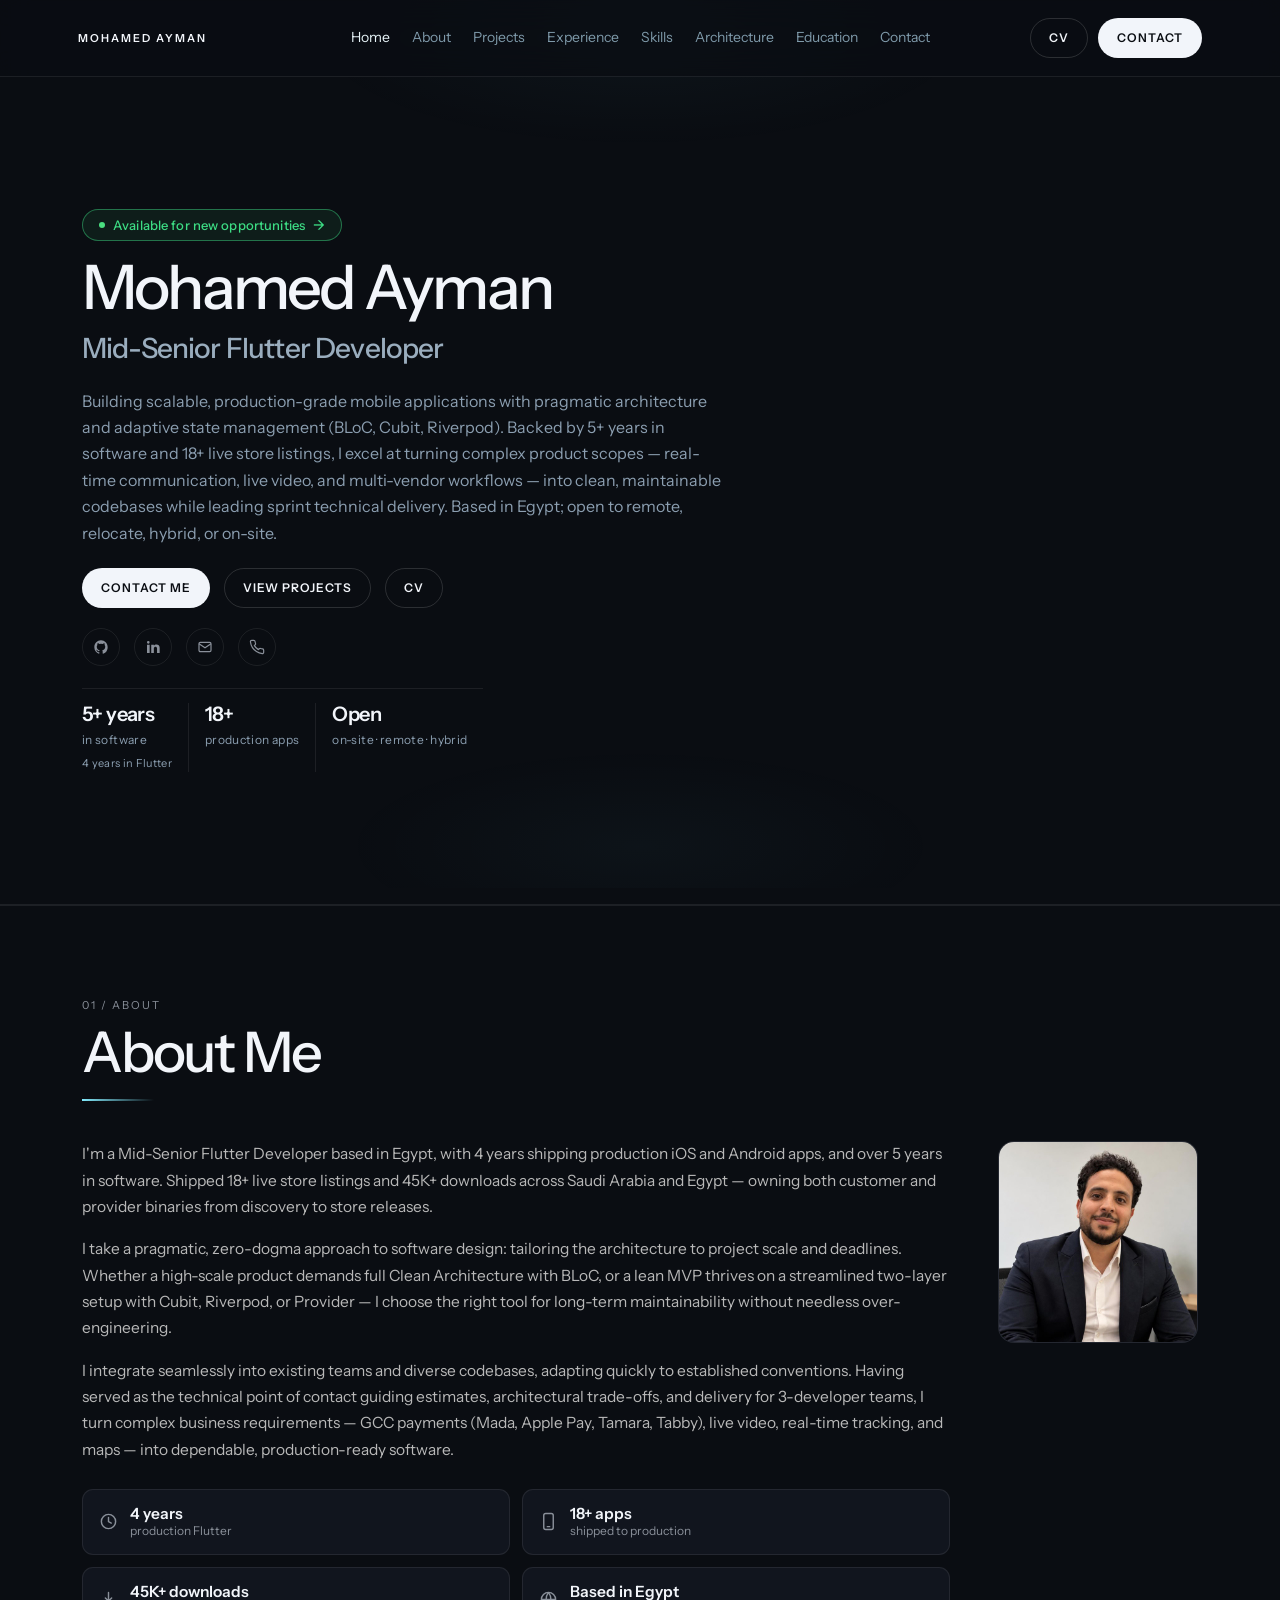
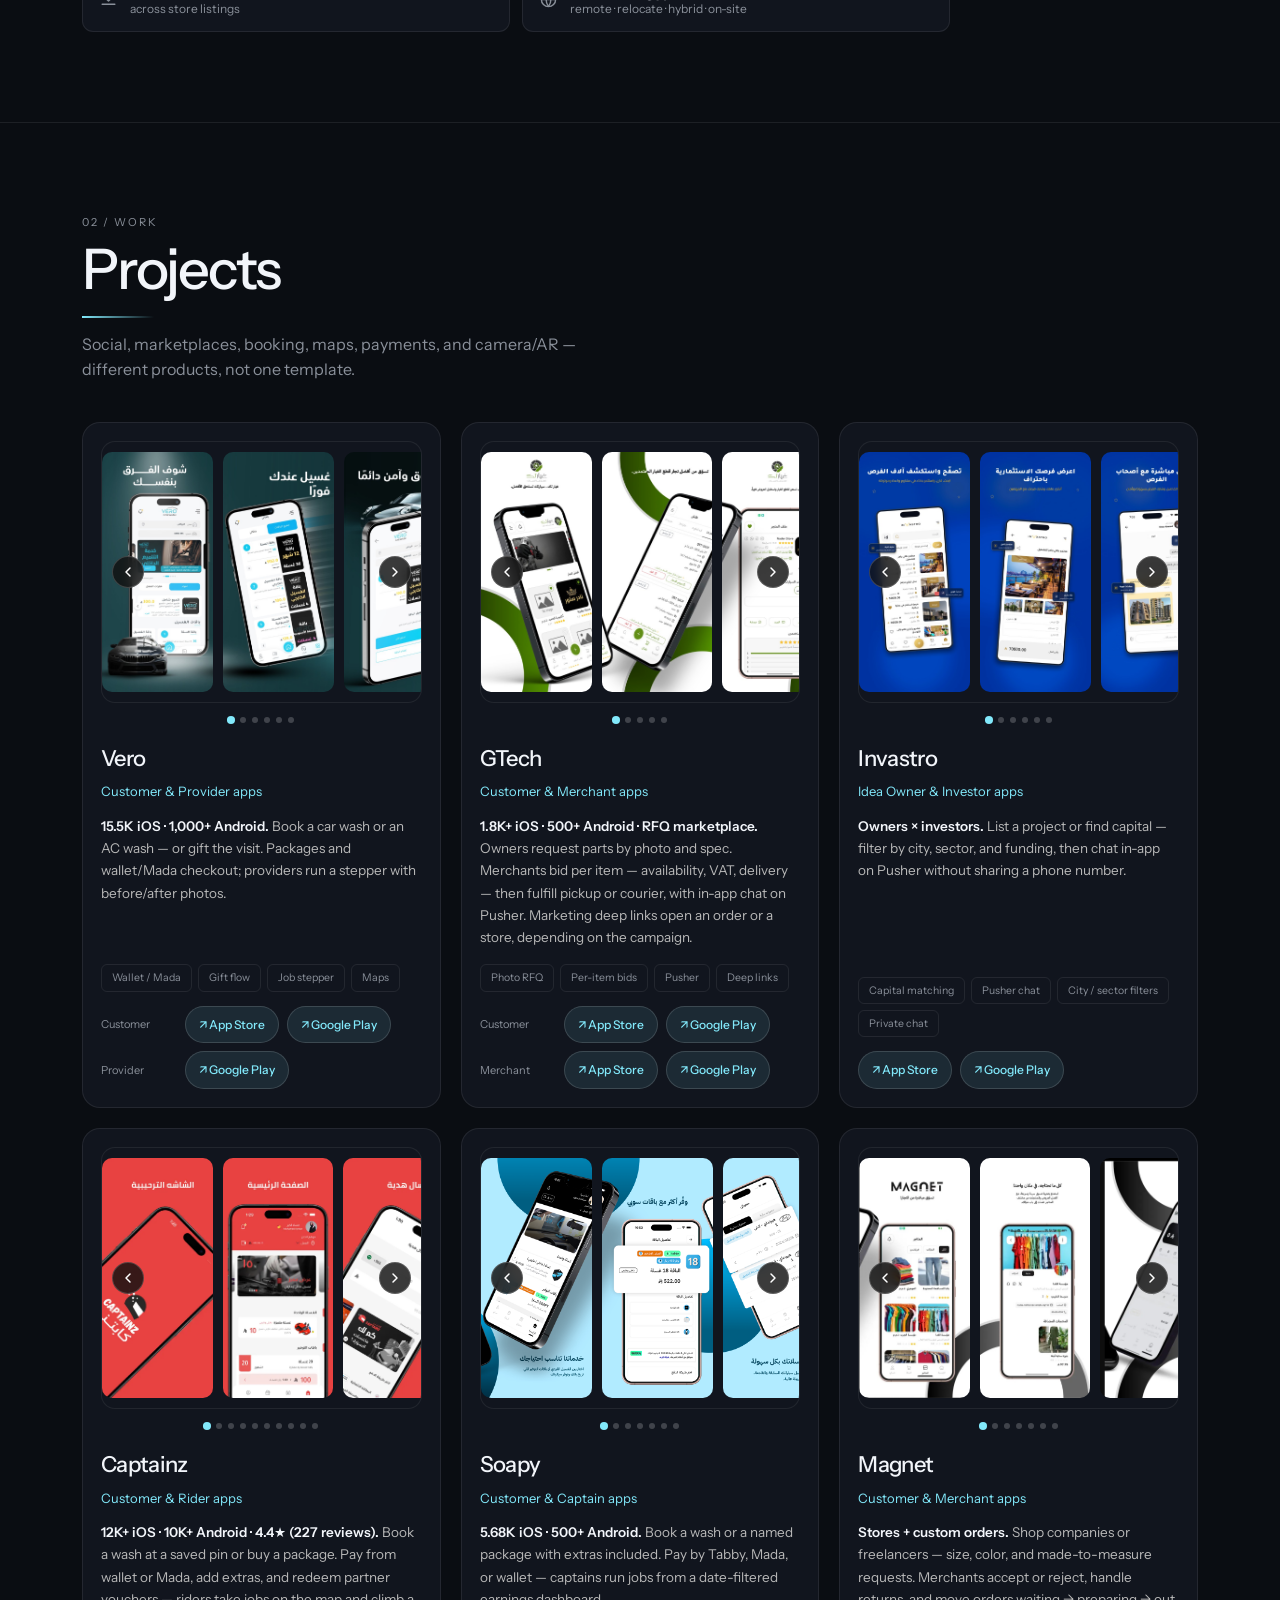
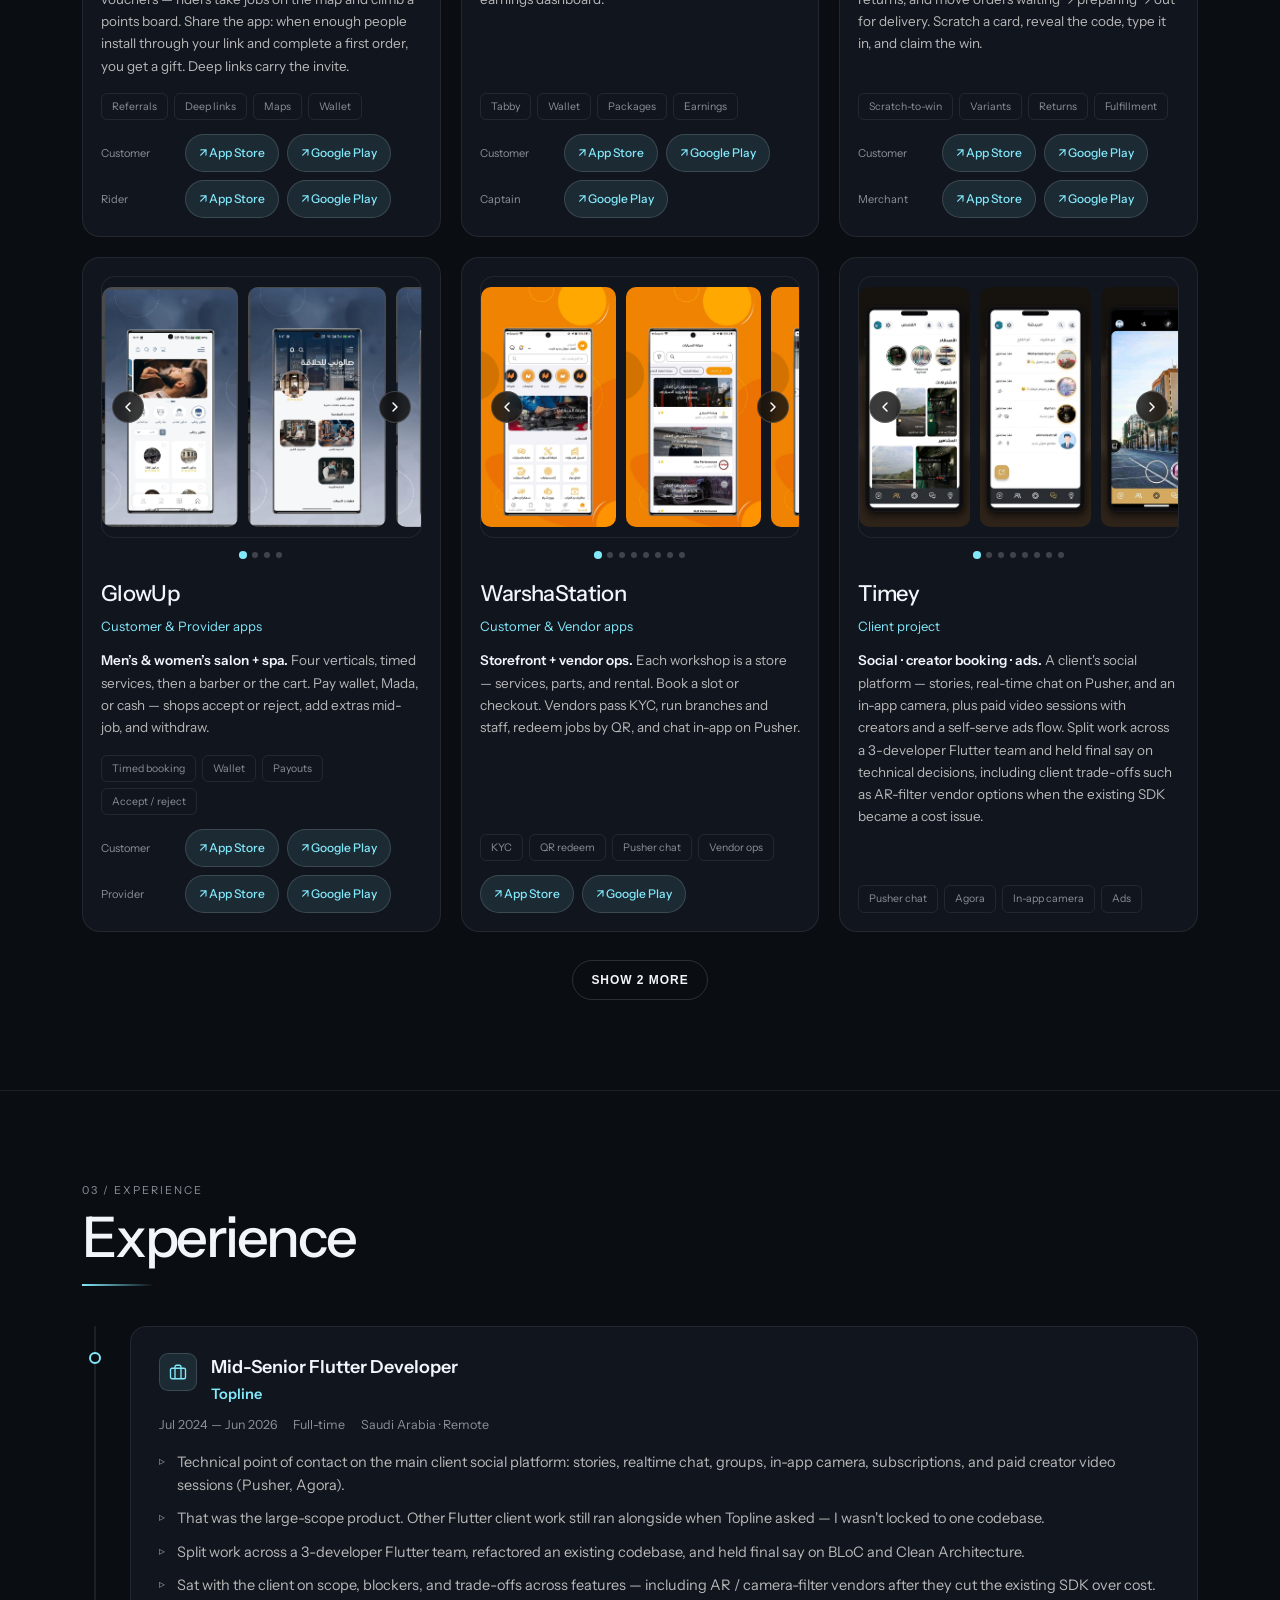
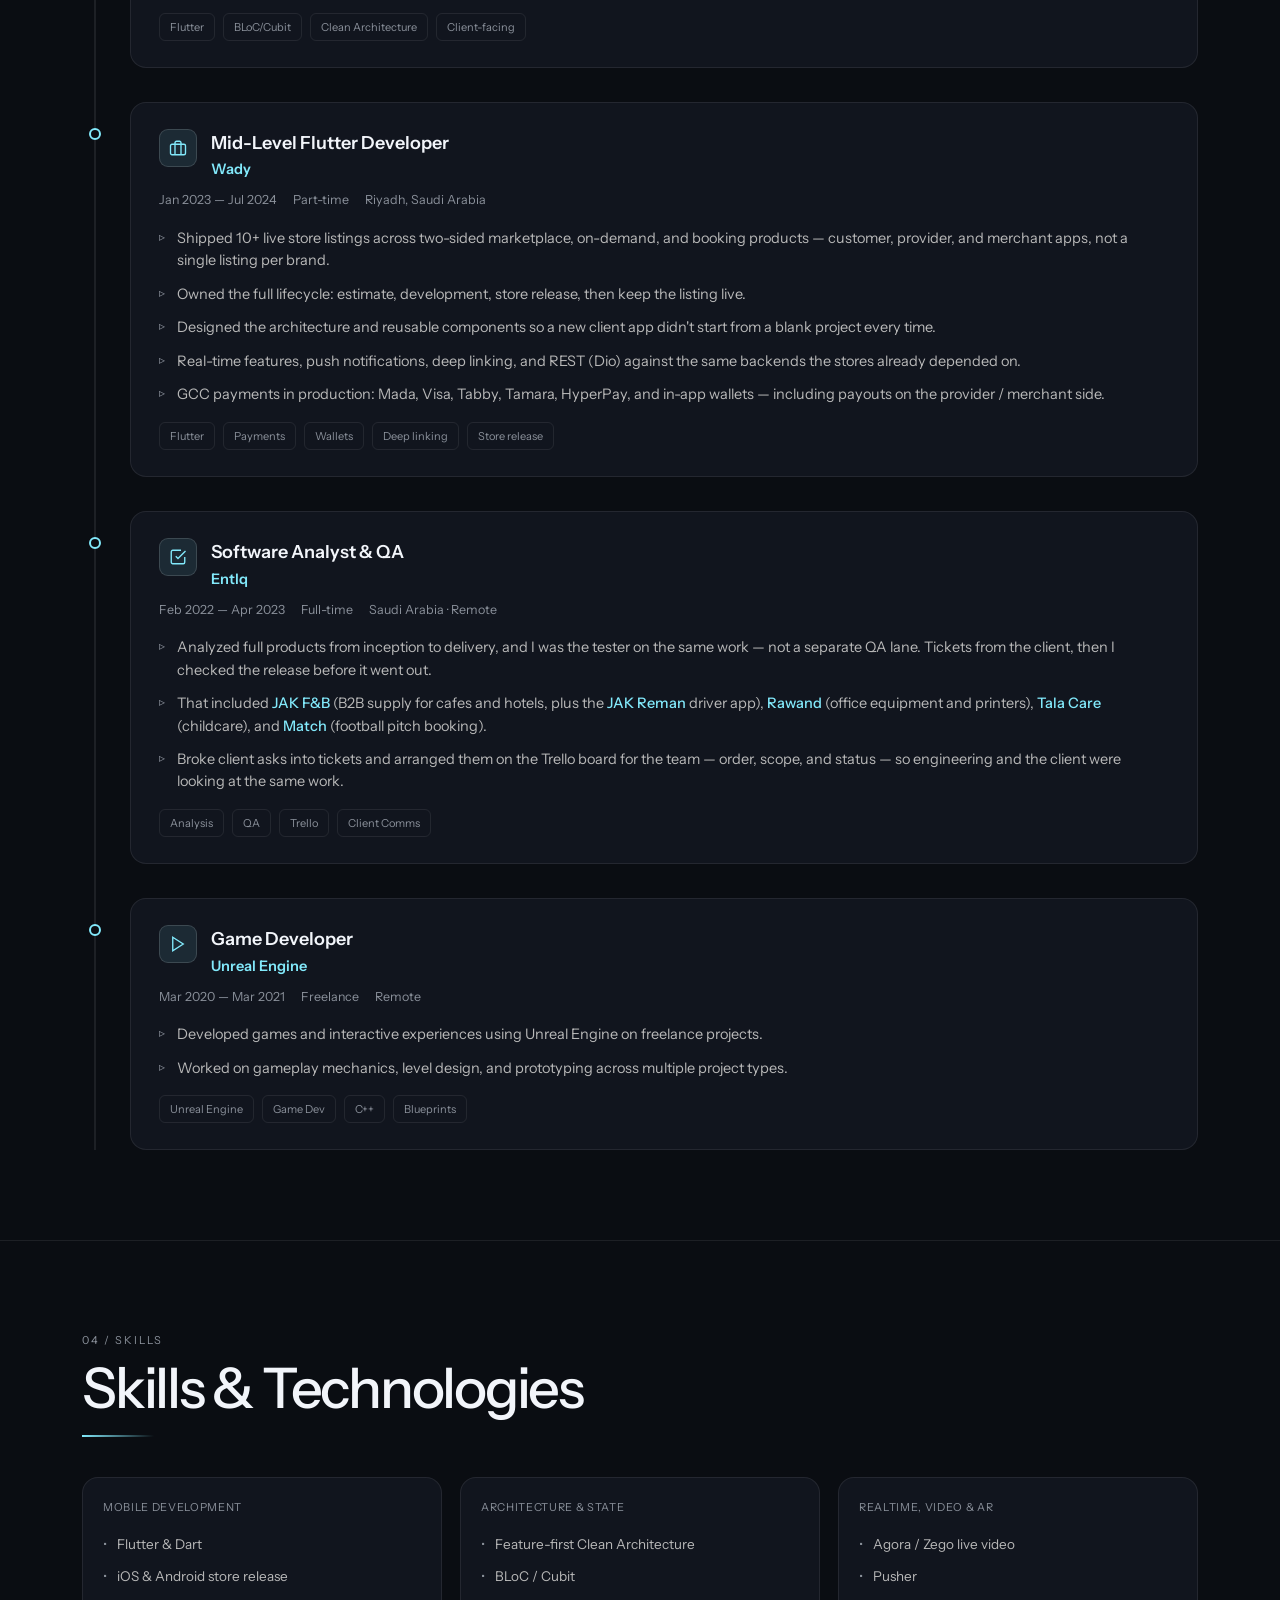
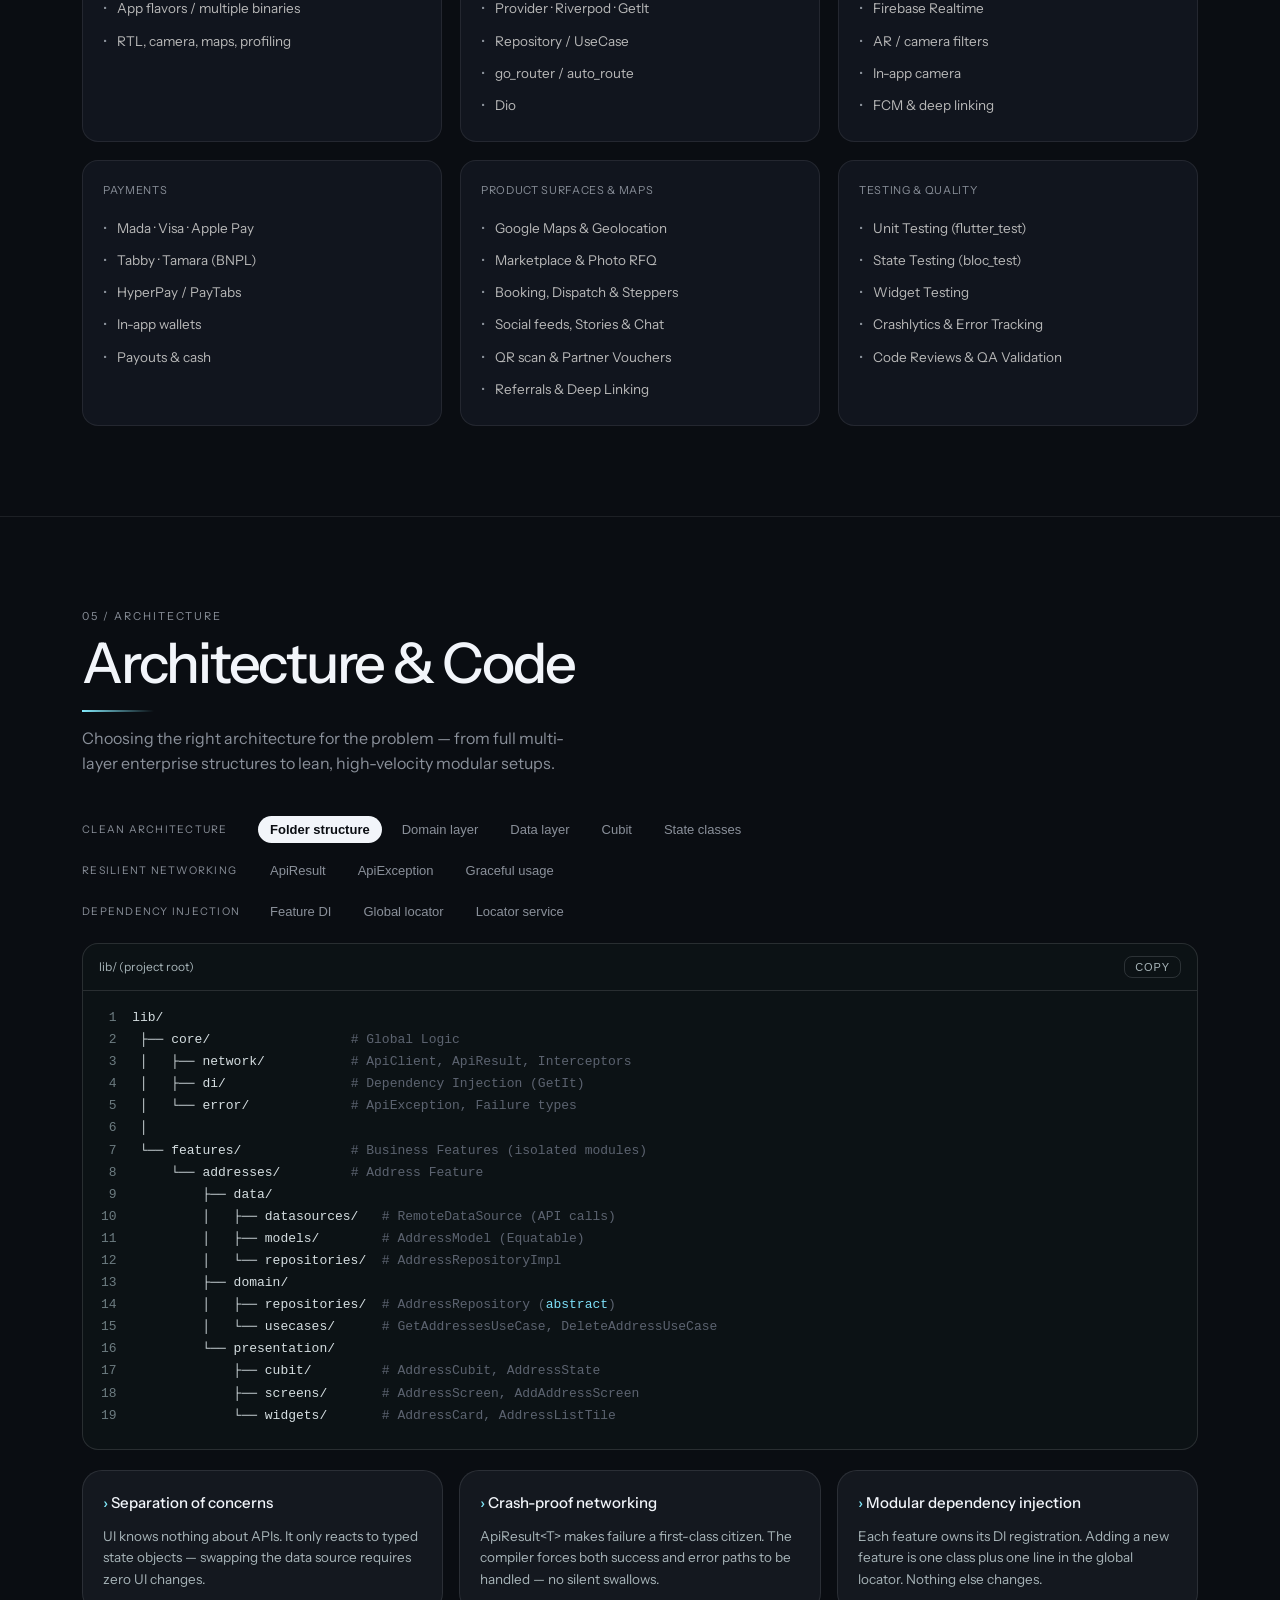
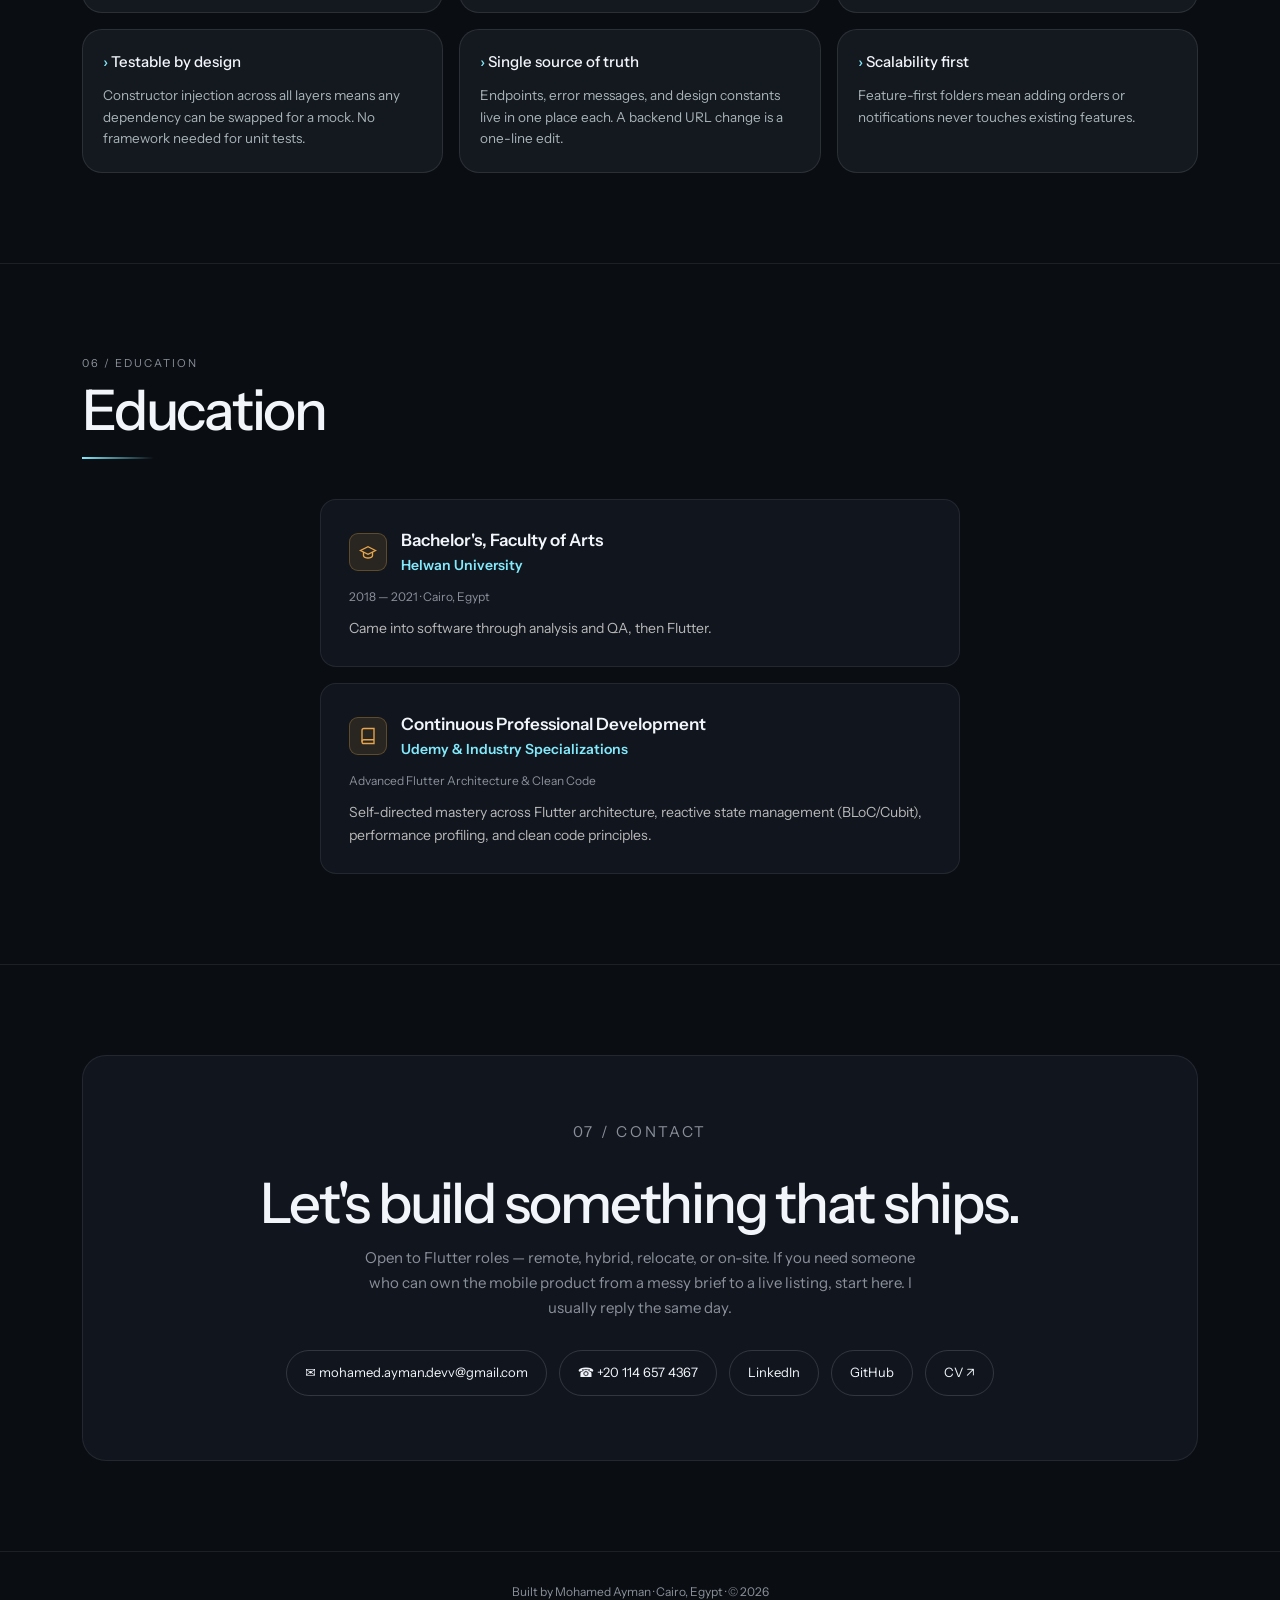
==== commit 15150ad2: "Tone down testing skills to core essentials (Unit testing, bloc_test, Widget testing, Code reviews)" ====
--- a/index.html
+++ b/index.html
@@ -996,12 +996,11 @@
       <div class="skill-card">
         <div class="skill-head">Testing &amp; Quality</div>
         <ul>
-          <li>Unit Testing (flutter_test, bloc_test)</li>
+          <li>Unit Testing (flutter_test)</li>
+          <li>State Testing (bloc_test)</li>
           <li>Widget Testing</li>
-          <li>Integration Testing (integration_test)</li>
-          <li>Mocking (Mocktail / Mockito)</li>
-          <li>Test Coverage &amp; Code Reviews</li>
-          <li>Crashlytics &amp; Pre-release QA</li>
+          <li>Crashlytics &amp; Error Tracking</li>
+          <li>Code Reviews &amp; QA Validation</li>
         </ul>
       </div>
     </div>
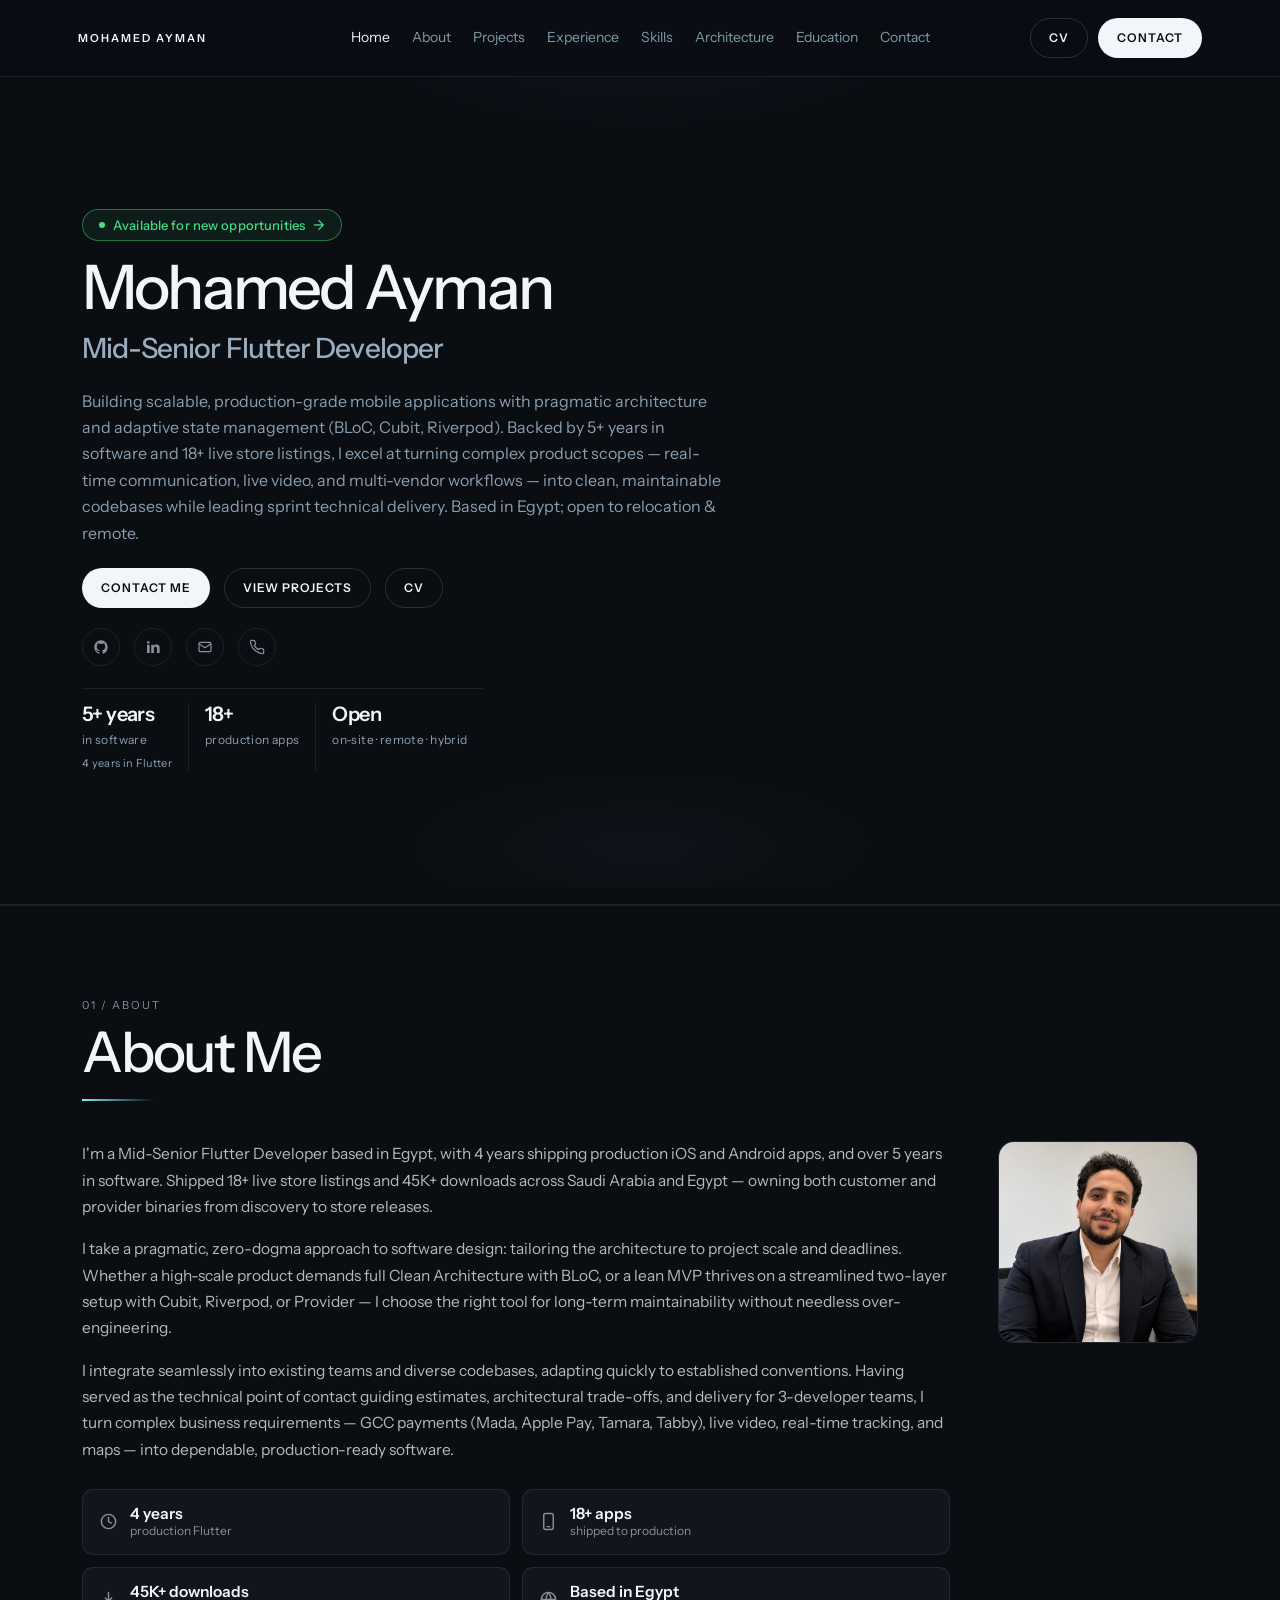
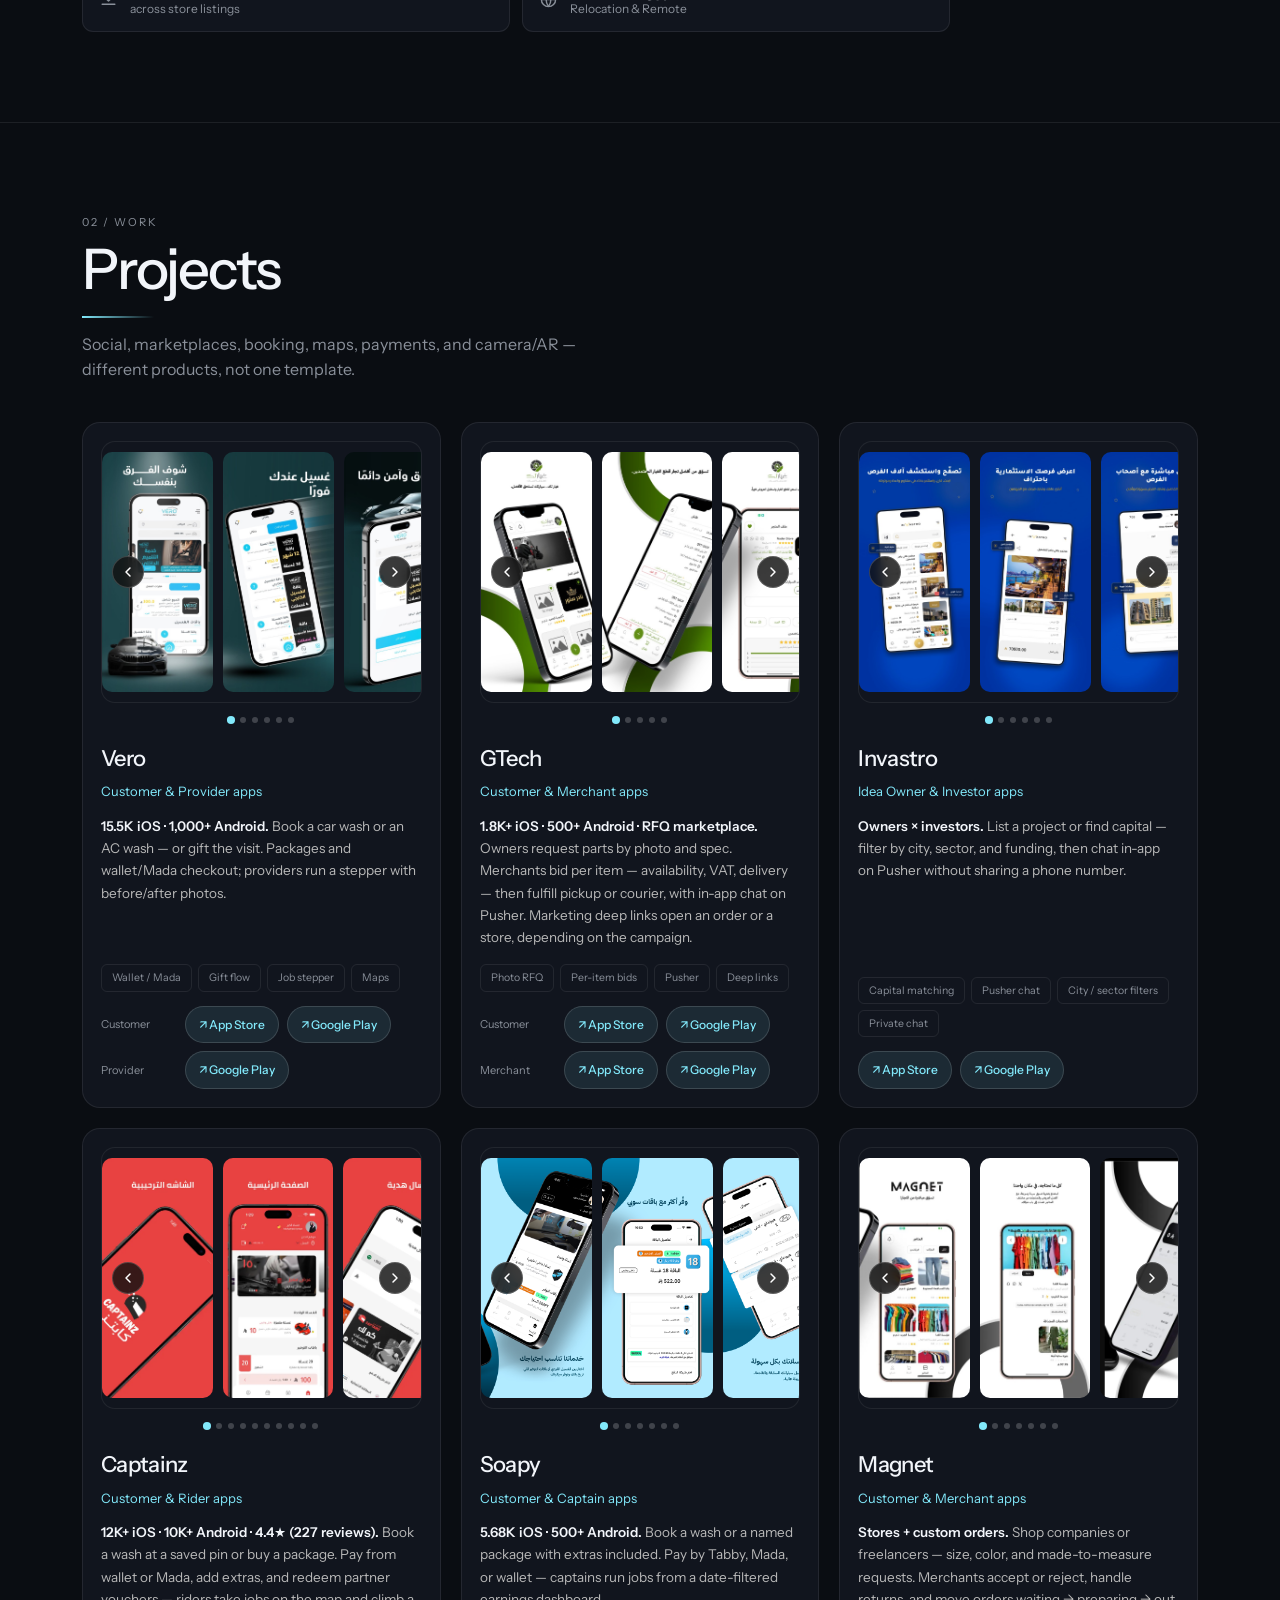
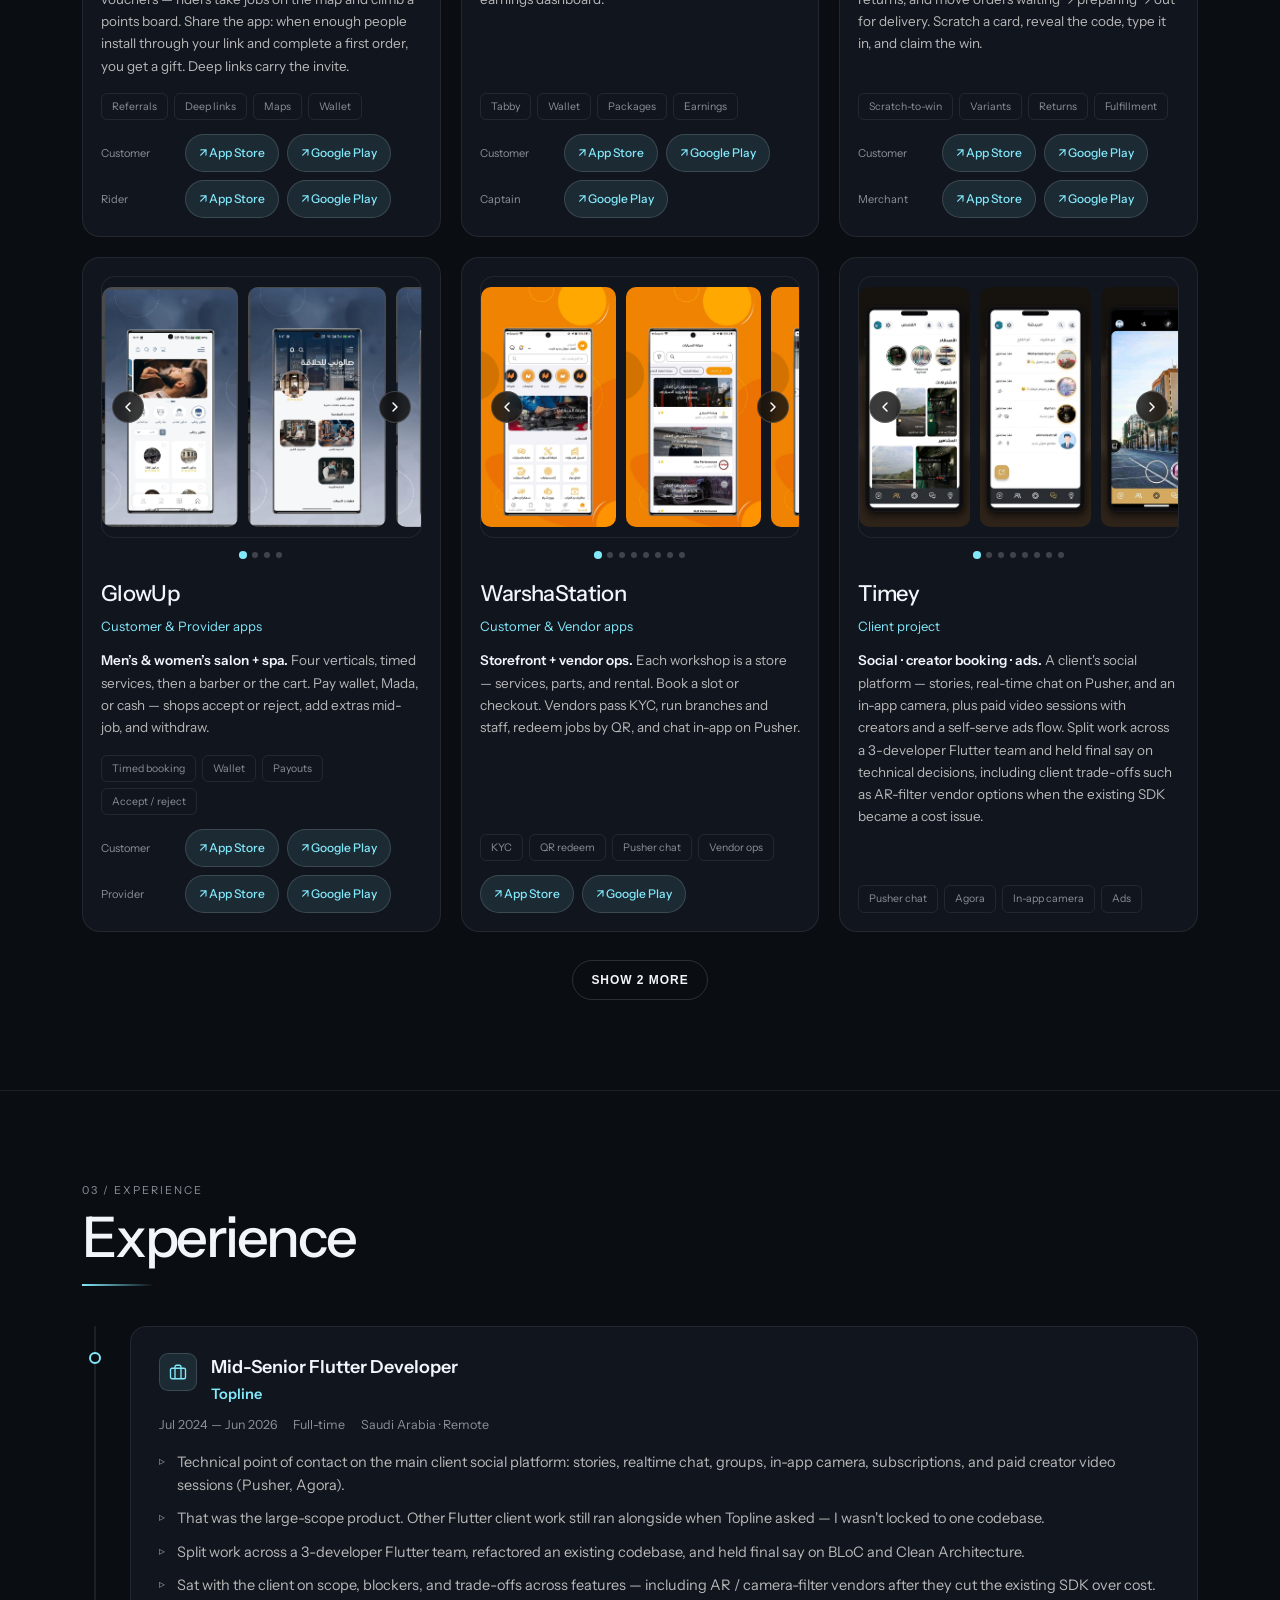
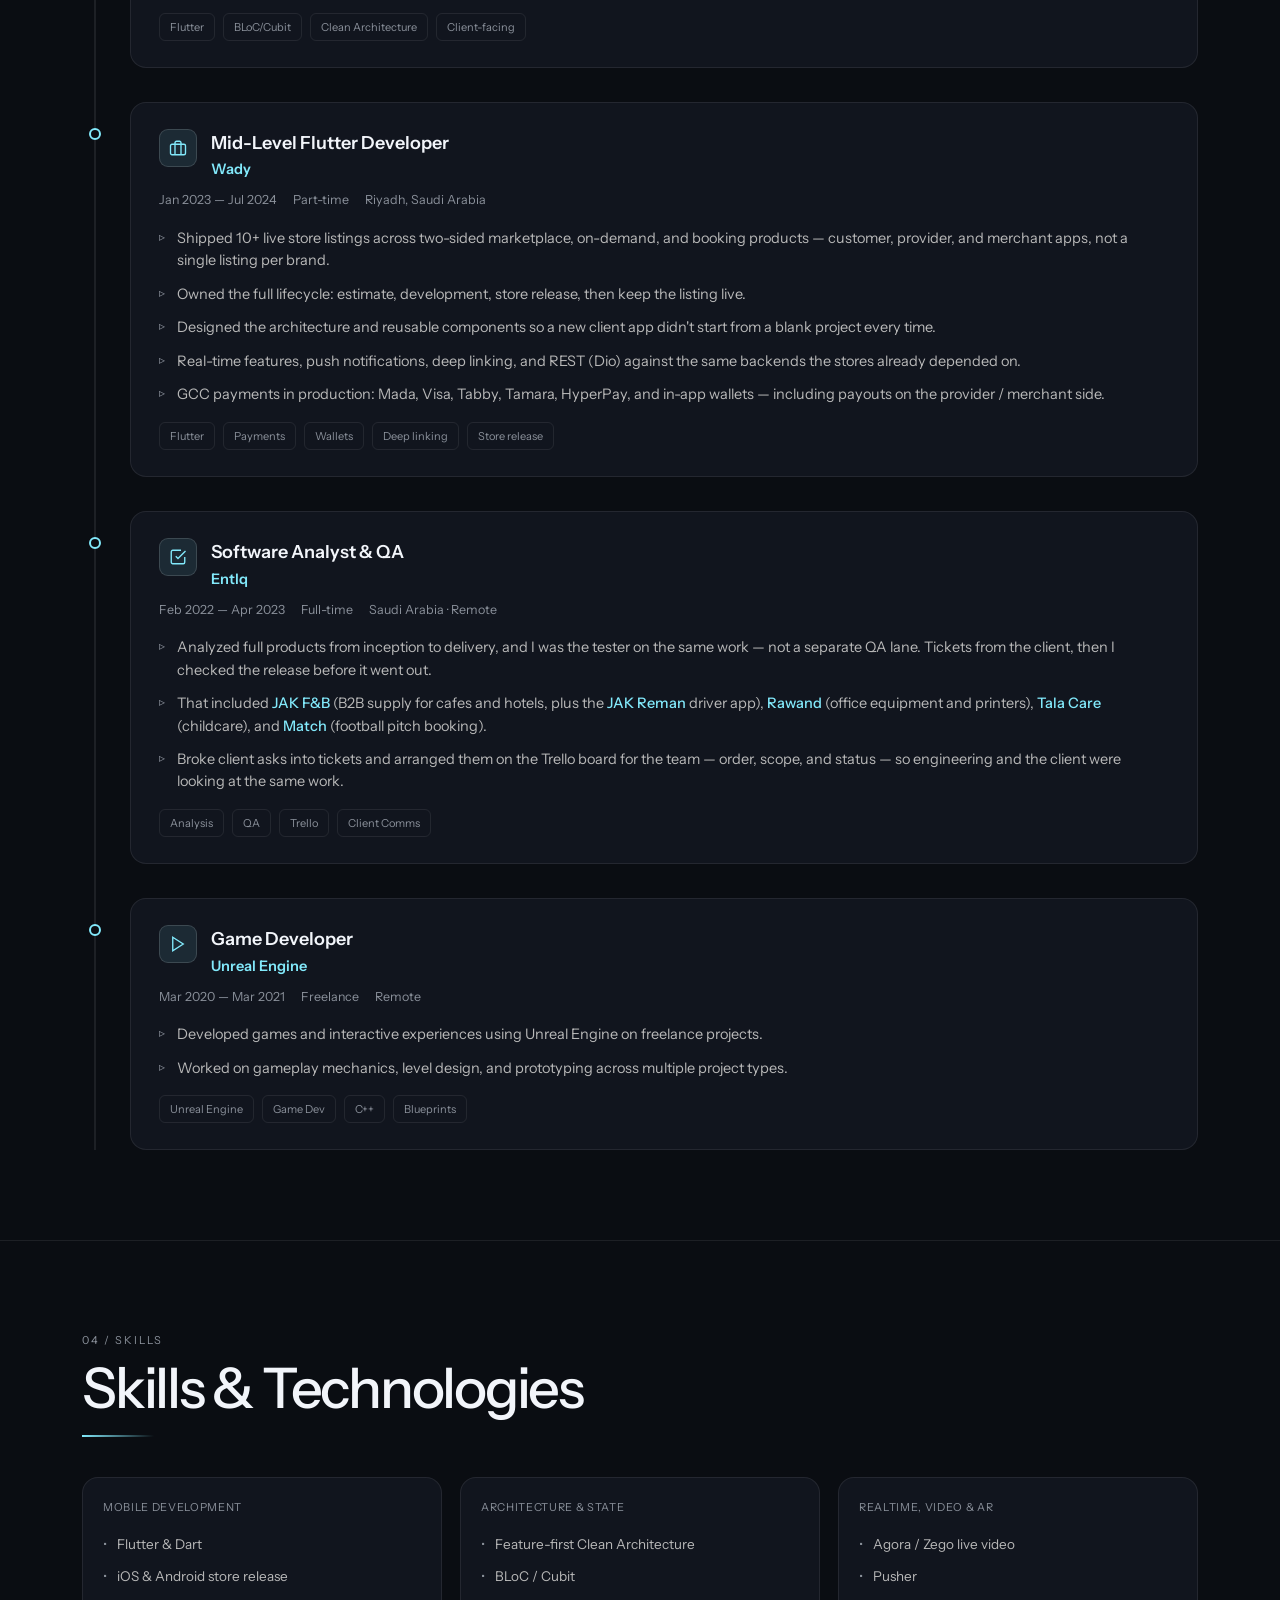
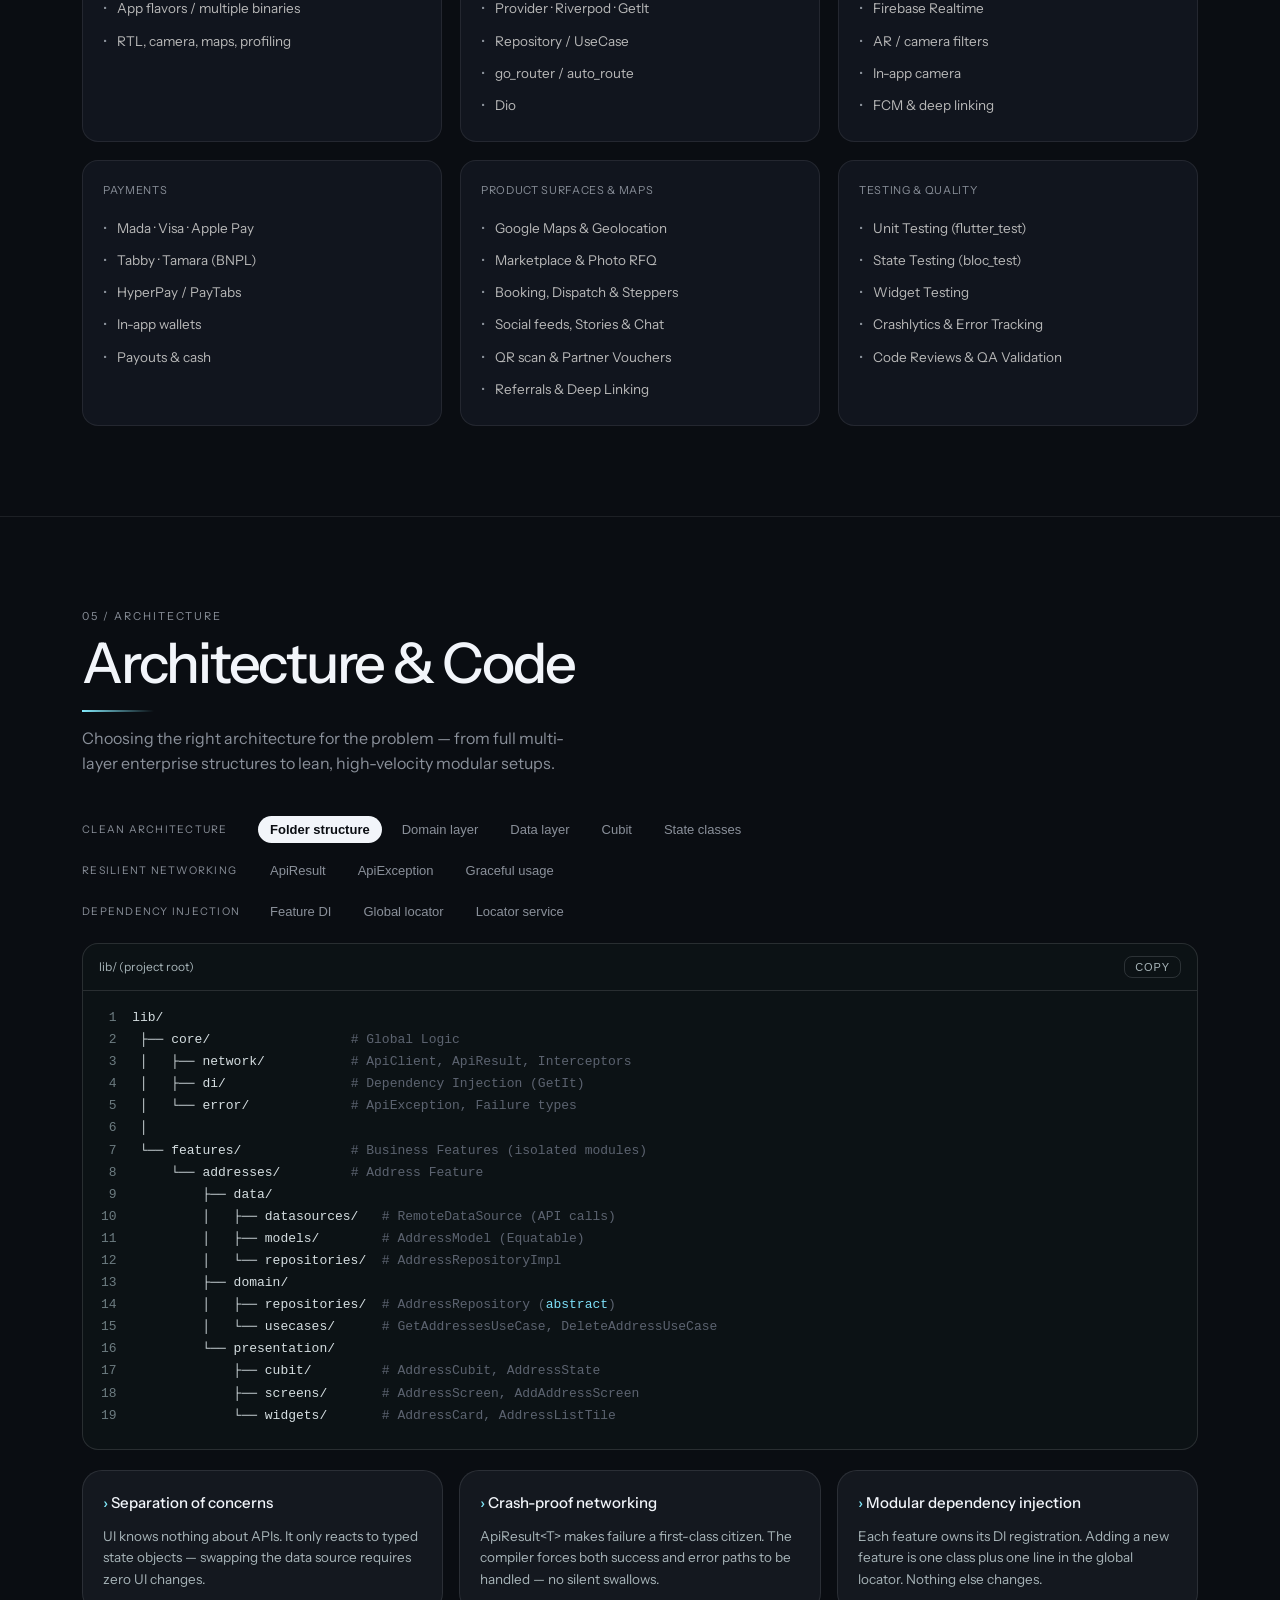
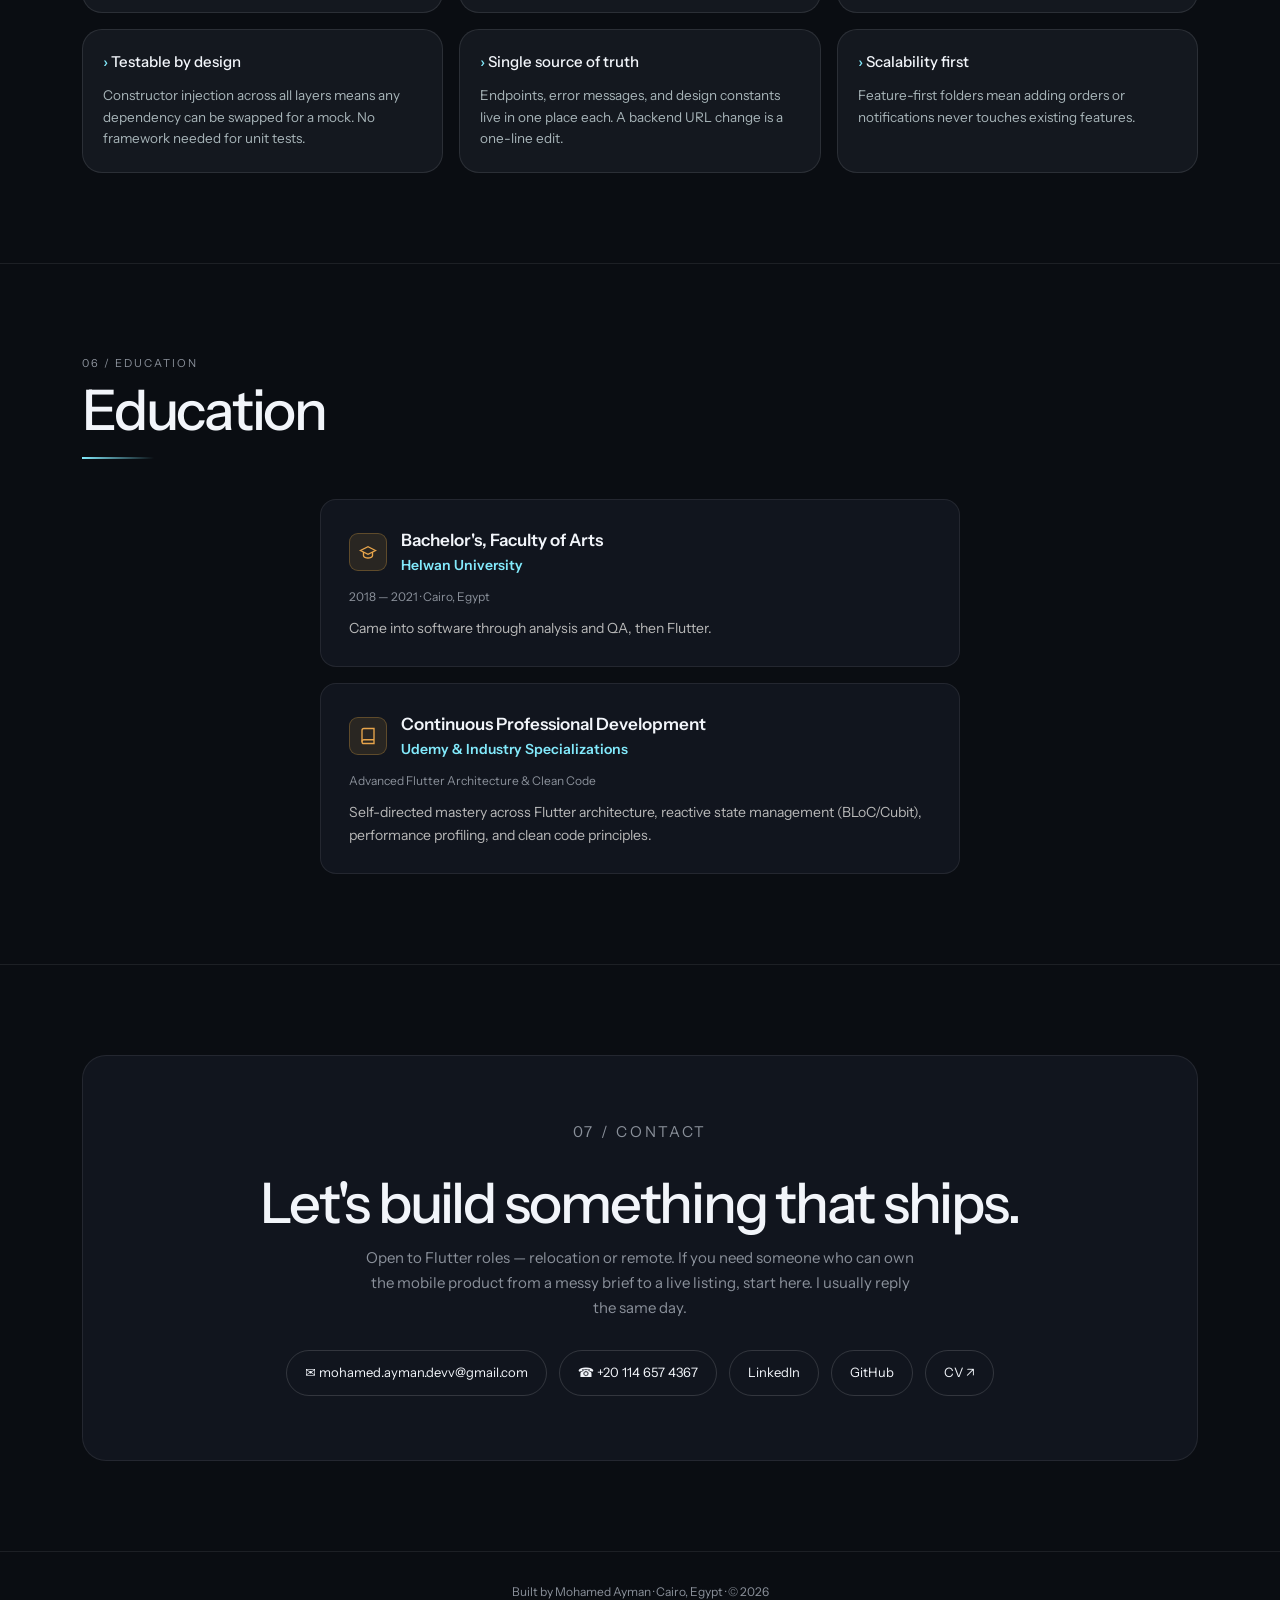
==== commit 81606298: "Refine work preferences to 'Open to Relocation & Remote' across CV and portfolio" ====
--- a/index.html
+++ b/index.html
@@ -17,7 +17,7 @@
 <meta property="og:locale" content="en_US">
 <meta property="og:site_name" content="Mohamed Ayman">
 <meta property="og:title" content="Mohamed Ayman — Mid-Senior Flutter Developer">
-<meta property="og:description" content="Mid-Senior Flutter Developer in Egypt. 4 years Flutter, over 5 years in software, 18+ production apps — primarily Saudi market, also Egypt. Social, marketplaces, booking, maps, payments, camera/AR. Open to remote, relocate, hybrid, or on-site.">
+<meta property="og:description" content="Mid-Senior Flutter Developer in Egypt. 4 years Flutter, over 5 years in software, 18+ production apps — primarily Saudi market, also Egypt. Social, marketplaces, booking, maps, payments, camera/AR. Open to relocation &amp; remote.">
 <meta property="og:url" content="https://mohamed-ayman-dev.github.io/">
 <meta property="og:image" content="https://mohamed-ayman-dev.github.io/assets/og-cover-v3.png">
 <meta property="og:image:width" content="1200">
@@ -735,7 +735,7 @@
     </div>
     <h1 class="display">Mohamed <span class="accent">Ayman</span></h1>
     <h2>Mid-Senior Flutter Developer</h2>
-    <p>Building scalable, production-grade mobile applications with pragmatic architecture and adaptive state management (BLoC, Cubit, Riverpod). Backed by 5+ years in software and 18+ live store listings, I excel at turning complex product scopes — real-time communication, live video, and multi-vendor workflows — into clean, maintainable codebases while leading sprint technical delivery. Based in Egypt; open to remote, relocate, hybrid, or on-site.</p>
+    <p>Building scalable, production-grade mobile applications with pragmatic architecture and adaptive state management (BLoC, Cubit, Riverpod). Backed by 5+ years in software and 18+ live store listings, I excel at turning complex product scopes — real-time communication, live video, and multi-vendor workflows — into clean, maintainable codebases while leading sprint technical delivery. Based in Egypt; open to relocation &amp; remote.</p>
     <div class="cta-row">
       <a class="btn btn-primary" href="https://mail.google.com/mail/?view=cm&amp;fs=1&amp;to=mohamed.ayman.devv@gmail.com&amp;su=Hi%20Mohamed" target="_blank" rel="noopener">Contact Me</a>
       <a class="btn btn-ghost" href="#projects">View Projects</a>
@@ -793,7 +793,7 @@
           </div>
           <div class="about-chip">
             <svg viewBox="0 0 24 24" fill="none" stroke="currentColor" stroke-width="1.8"><circle cx="12" cy="12" r="9"/><path d="M3 12h18M12 3a15 15 0 010 18M12 3a15 15 0 000 18"/></svg>
-            <div><strong>Based in Egypt</strong><span>remote · relocate · hybrid · on-site</span></div>
+            <div><strong>Based in Egypt</strong><span>Relocation &amp; Remote</span></div>
           </div>
         </div>
       </div>
@@ -1113,7 +1113,7 @@
     <div class="contact-card reveal">
       <p class="section-kicker">07 / Contact</p>
       <h2 class="display">Let's build something that ships.</h2>
-      <p>Open to Flutter roles — remote, hybrid, relocate, or on-site. If you need someone who can own the mobile product from a messy brief to a live listing, start here. I usually reply the same day.</p>
+      <p>Open to Flutter roles — relocation or remote. If you need someone who can own the mobile product from a messy brief to a live listing, start here. I usually reply the same day.</p>
       <div class="contact-links">
         <a href="https://mail.google.com/mail/?view=cm&amp;fs=1&amp;to=mohamed.ayman.devv@gmail.com&amp;su=Hi%20Mohamed" target="_blank" rel="noopener">✉ mohamed.ayman.devv@gmail.com</a>
         <a href="tel:+201146574367">☎ +20 114 657 4367</a>
